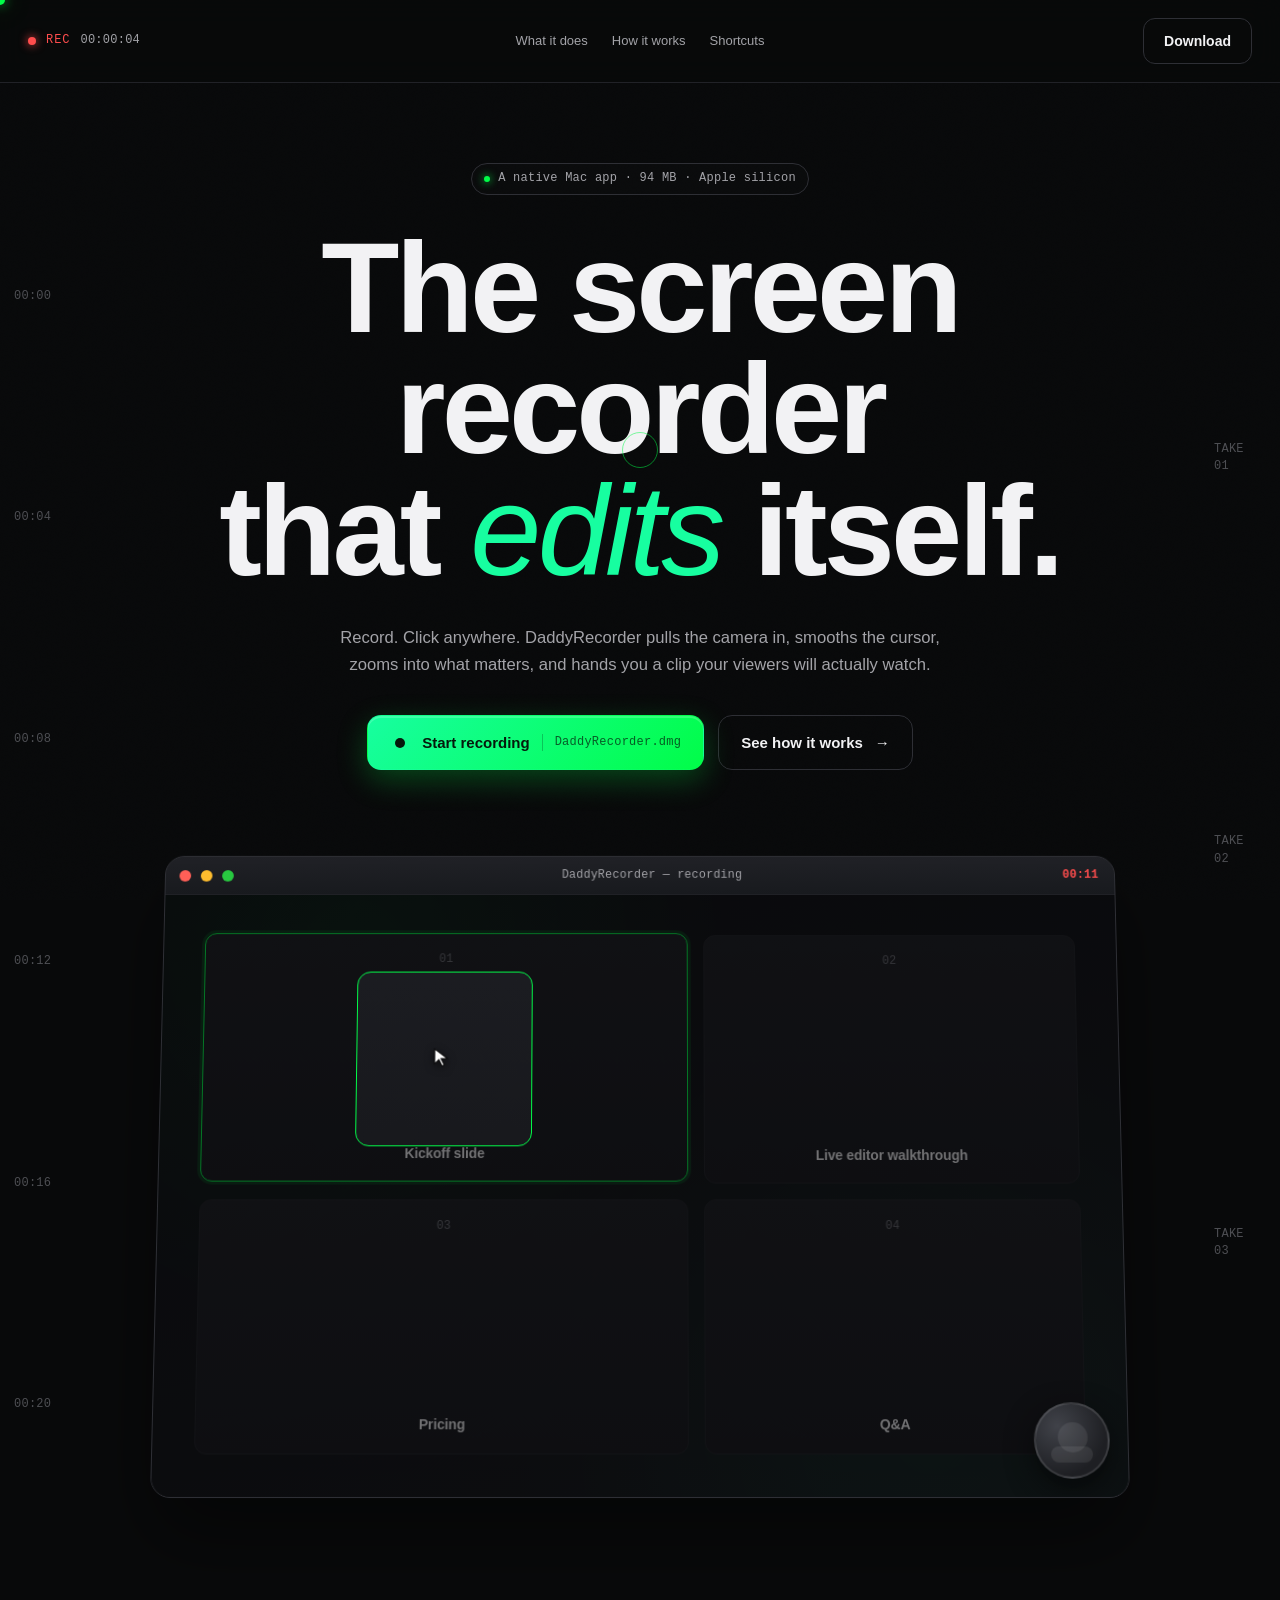
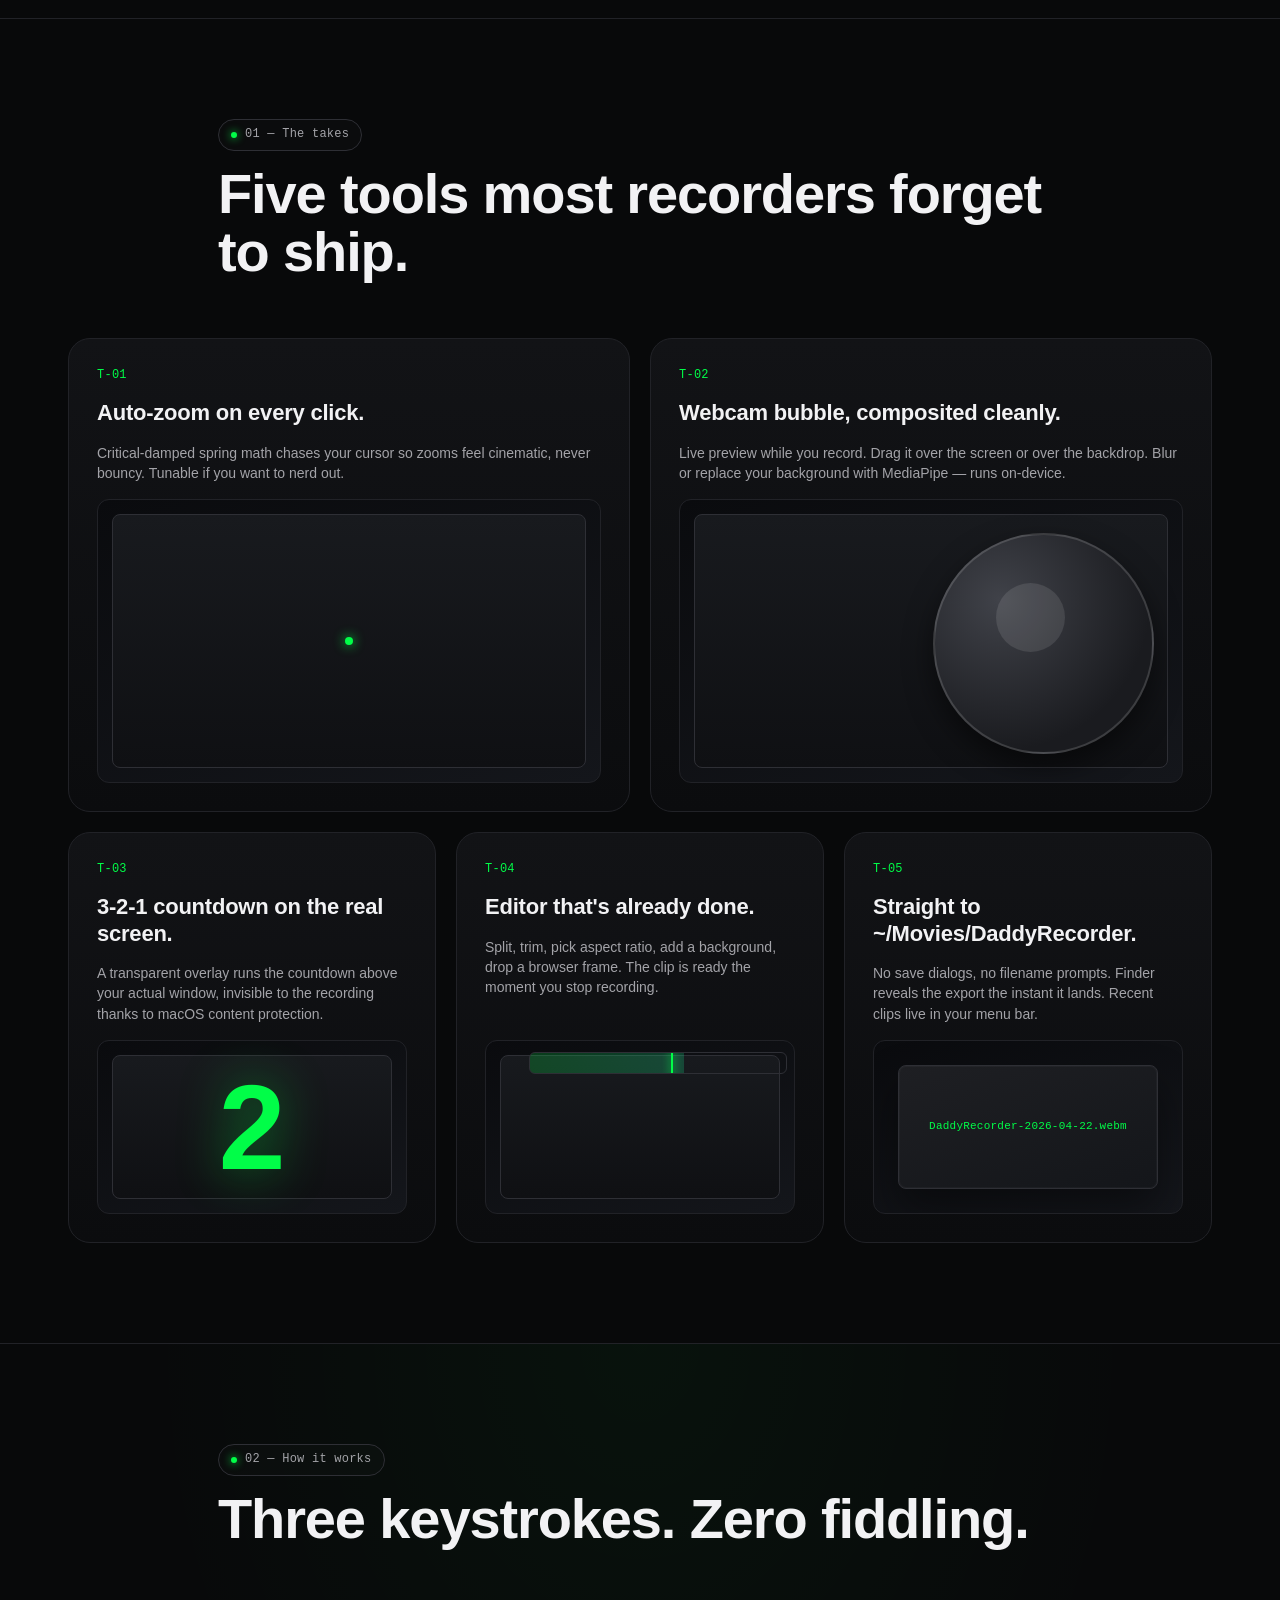
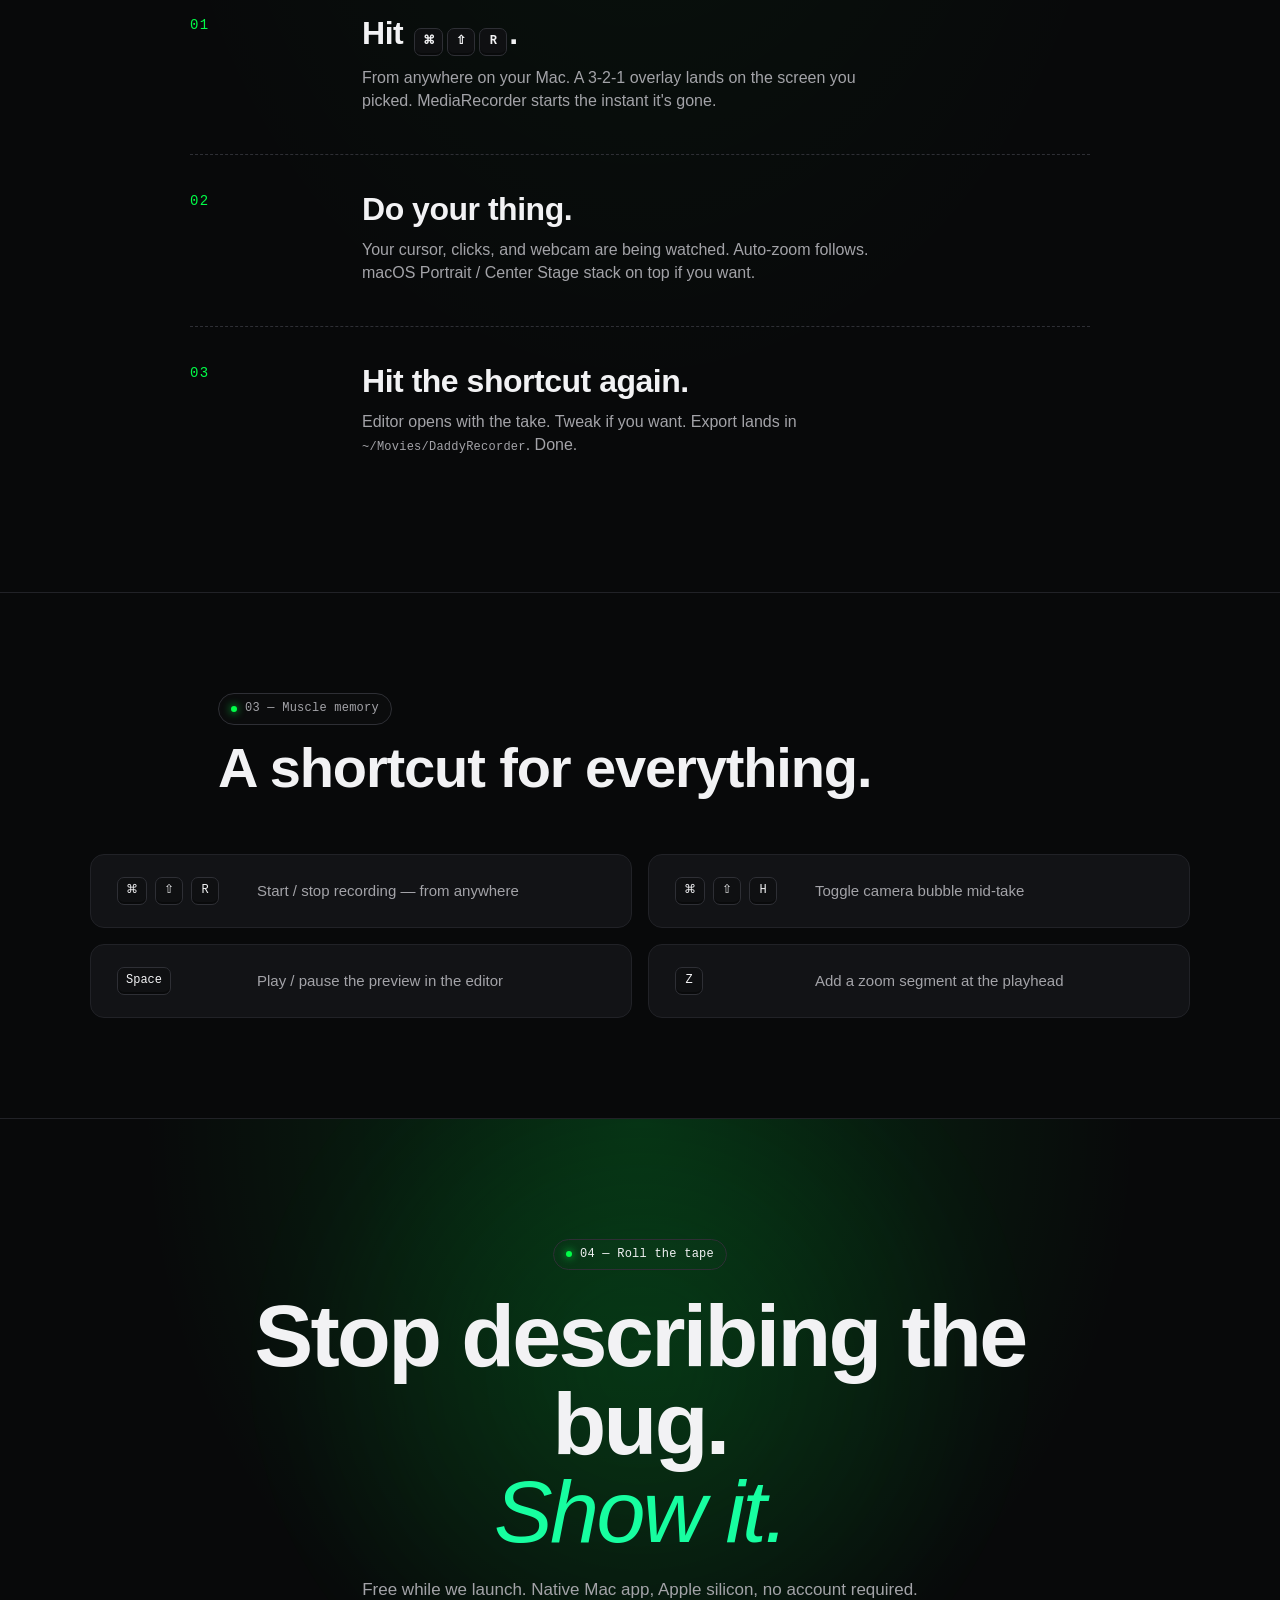
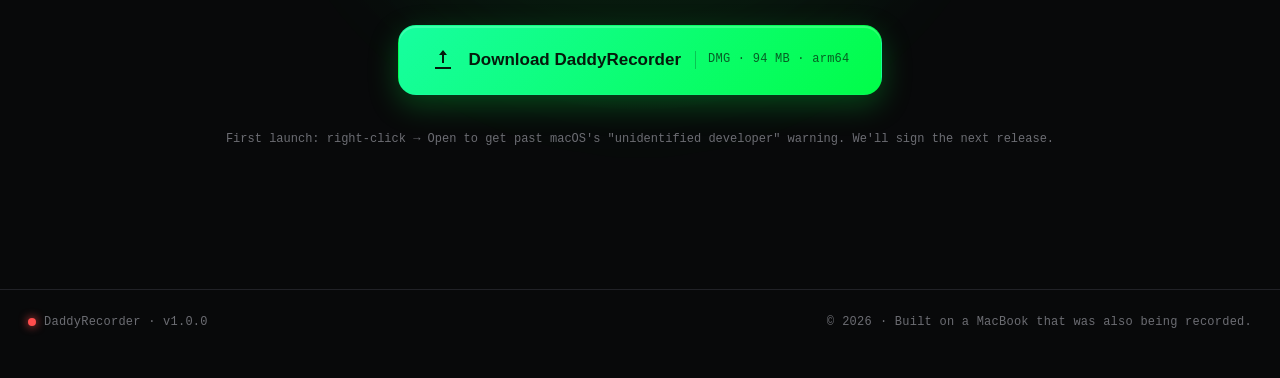
==== index.html @ 492892ca "initial: DaddyRecorder landing page Static site — hero with interactive auto-zoom demo window, kinet" ====
<!DOCTYPE html>
<html lang="en">
<head>
  <meta charset="UTF-8" />
  <meta name="viewport" content="width=device-width, initial-scale=1" />
  <title>DaddyRecorder — The screen recorder that edits itself</title>
  <meta name="description" content="A native Mac screen recorder that records, zooms, and polishes your clips automatically. Built for creators, devs, and demo makers." />
  <meta property="og:title" content="DaddyRecorder" />
  <meta property="og:description" content="The screen recorder that edits itself." />
  <meta property="og:type" content="website" />
  <link rel="stylesheet" href="styles.css" />
</head>
<body>
  <!-- Custom cursor + trail -->
  <div class="cursor" id="cursor"></div>
  <div class="cursor-ring" id="cursorRing"></div>

  <!-- Subtle grain layer for texture -->
  <div class="grain" aria-hidden="true"></div>

  <!-- Top bar that pretends to be a recorder HUD -->
  <header class="hud">
    <div class="hud-left">
      <span class="rec-dot" aria-hidden="true"></span>
      <span class="mono hud-label">REC</span>
      <span class="mono hud-timer" id="hudTimer">00:00:00</span>
    </div>
    <nav class="hud-center">
      <a href="#what">What it does</a>
      <a href="#how">How it works</a>
      <a href="#shortcuts">Shortcuts</a>
    </nav>
    <div class="hud-right">
      <a class="btn btn-ghost" href="#download">Download</a>
    </div>
  </header>

  <!-- ==== HERO ==== -->
  <section class="hero">
    <div class="hero-inner">
      <div class="eyebrow mono">
        <span class="green-dot"></span>
        A native Mac app · 94 MB · Apple silicon
      </div>

      <h1 class="headline">
        <span class="line" data-line="1">The screen recorder</span>
        <span class="line" data-line="2">that <em>edits</em> itself.</span>
      </h1>

      <p class="hero-sub">
        Record. Click anywhere. DaddyRecorder pulls the camera in,
        smooths the cursor, zooms into what matters, and hands you a
        clip your viewers will actually watch.
      </p>

      <div class="cta-row">
        <a class="btn btn-primary btn-xl" href="https://github.com/Xaid-vfx/daddyrecorder-site/releases/latest/download/DaddyRecorder.dmg" download>
          <span class="btn-icon" aria-hidden="true">
            <svg width="20" height="20" viewBox="0 0 24 24" fill="currentColor"><circle cx="12" cy="12" r="6"/></svg>
          </span>
          <span>Start recording</span>
          <span class="btn-sub mono">DaddyRecorder.dmg</span>
        </a>
        <a class="btn btn-ghost btn-xl" href="#how">
          See how it works
          <span class="btn-arrow">→</span>
        </a>
      </div>

      <!-- Interactive fake app window.
           The ghost cursor moves across the window and "clicks" to
           trigger auto-zoom — a live demo of the feature. -->
      <div class="demo" id="demo" aria-label="Product demo">
        <div class="window">
          <div class="window-chrome">
            <span class="dot red"></span>
            <span class="dot yellow"></span>
            <span class="dot green"></span>
            <span class="window-title mono">DaddyRecorder — recording</span>
            <span class="window-timer mono" id="windowTimer">00:07</span>
          </div>
          <div class="window-body" id="demoBody">
            <div class="demo-grid">
              <div class="demo-card" data-target>
                <span class="demo-card-kicker mono">01</span>
                <span class="demo-card-title">Kickoff slide</span>
              </div>
              <div class="demo-card" data-target>
                <span class="demo-card-kicker mono">02</span>
                <span class="demo-card-title">Live editor walkthrough</span>
              </div>
              <div class="demo-card" data-target>
                <span class="demo-card-kicker mono">03</span>
                <span class="demo-card-title">Pricing</span>
              </div>
              <div class="demo-card" data-target>
                <span class="demo-card-kicker mono">04</span>
                <span class="demo-card-title">Q&amp;A</span>
              </div>
            </div>
            <div class="demo-overlay" id="demoCursor">
              <div class="ghost-cursor">
                <svg width="22" height="22" viewBox="0 0 20 20" fill="#0a0a0b">
                  <path d="M1 1 L1 15 L5 11 L8 17 L10 16 L7 10 L13 10 Z" fill="#fff" stroke="#0a0a0b" stroke-width="1"/>
                </svg>
              </div>
              <div class="ripple" id="demoRipple"></div>
              <div class="zoom-reticle" id="demoReticle"></div>
              <div class="webcam-bubble" id="demoBubble"></div>
            </div>
          </div>
        </div>
      </div>
    </div>

    <!-- Side marks — pretend film strip -->
    <aside class="filmstrip left" aria-hidden="true">
      <span class="mono">00:00</span><span class="mono">00:04</span><span class="mono">00:08</span><span class="mono">00:12</span><span class="mono">00:16</span><span class="mono">00:20</span>
    </aside>
    <aside class="filmstrip right" aria-hidden="true">
      <span class="mono">TAKE 01</span><span class="mono">TAKE 02</span><span class="mono">TAKE 03</span>
    </aside>
  </section>

  <!-- ==== WHAT IT DOES — kinetic feature reel ==== -->
  <section class="reel" id="what">
    <header class="section-head">
      <div class="eyebrow mono">
        <span class="green-dot"></span>
        01 — The takes
      </div>
      <h2 class="section-title">Five tools most recorders forget to ship.</h2>
    </header>

    <div class="takes">
      <article class="take take-a">
        <div class="take-index mono">T-01</div>
        <h3>Auto-zoom on every click.</h3>
        <p>Critical-damped spring math chases your cursor so zooms feel cinematic, never bouncy. Tunable if you want to nerd out.</p>
        <div class="take-viz viz-zoom">
          <div class="viz-frame"></div>
          <div class="viz-cursor"></div>
          <div class="viz-reticle"></div>
        </div>
      </article>

      <article class="take take-b">
        <div class="take-index mono">T-02</div>
        <h3>Webcam bubble, composited cleanly.</h3>
        <p>Live preview while you record. Drag it over the screen or over the backdrop. Blur or replace your background with MediaPipe — runs on-device.</p>
        <div class="take-viz viz-bubble">
          <div class="viz-frame"></div>
          <div class="bubble-preview"></div>
        </div>
      </article>

      <article class="take take-c">
        <div class="take-index mono">T-03</div>
        <h3>3-2-1 countdown on the real screen.</h3>
        <p>A transparent overlay runs the countdown above your actual window, invisible to the recording thanks to macOS content protection.</p>
        <div class="take-viz viz-countdown">
          <div class="viz-frame"></div>
          <div class="count" id="countdownCount">3</div>
        </div>
      </article>

      <article class="take take-d">
        <div class="take-index mono">T-04</div>
        <h3>Editor that's already done.</h3>
        <p>Split, trim, pick aspect ratio, add a background, drop a browser frame. The clip is ready the moment you stop recording.</p>
        <div class="take-viz viz-editor">
          <div class="viz-frame">
            <div class="viz-timeline"></div>
          </div>
        </div>
      </article>

      <article class="take take-e">
        <div class="take-index mono">T-05</div>
        <h3>Straight to ~/Movies/DaddyRecorder.</h3>
        <p>No save dialogs, no filename prompts. Finder reveals the export the instant it lands. Recent clips live in your menu bar.</p>
        <div class="take-viz viz-folder">
          <div class="folder"></div>
        </div>
      </article>
    </div>
  </section>

  <!-- ==== HOW IT WORKS — three steps ==== -->
  <section class="steps" id="how">
    <header class="section-head">
      <div class="eyebrow mono">
        <span class="green-dot"></span>
        02 — How it works
      </div>
      <h2 class="section-title">Three keystrokes. Zero fiddling.</h2>
    </header>

    <ol class="step-list">
      <li>
        <div class="step-num mono">01</div>
        <div class="step-body">
          <h3>Hit <kbd>⌘</kbd><kbd>⇧</kbd><kbd>R</kbd>.</h3>
          <p>From anywhere on your Mac. A 3-2-1 overlay lands on the screen you picked. MediaRecorder starts the instant it's gone.</p>
        </div>
      </li>
      <li>
        <div class="step-num mono">02</div>
        <div class="step-body">
          <h3>Do your thing.</h3>
          <p>Your cursor, clicks, and webcam are being watched. Auto-zoom follows. macOS Portrait / Center Stage stack on top if you want.</p>
        </div>
      </li>
      <li>
        <div class="step-num mono">03</div>
        <div class="step-body">
          <h3>Hit the shortcut again.</h3>
          <p>Editor opens with the take. Tweak if you want. Export lands in <span class="mono">~/Movies/DaddyRecorder</span>. Done.</p>
        </div>
      </li>
    </ol>
  </section>

  <!-- ==== SHORTCUTS ==== -->
  <section class="shortcuts" id="shortcuts">
    <header class="section-head">
      <div class="eyebrow mono">
        <span class="green-dot"></span>
        03 — Muscle memory
      </div>
      <h2 class="section-title">A shortcut for everything.</h2>
    </header>

    <div class="shortcut-grid">
      <div class="shortcut">
        <div class="keys"><kbd>⌘</kbd><kbd>⇧</kbd><kbd>R</kbd></div>
        <div class="shortcut-label">Start / stop recording — from anywhere</div>
      </div>
      <div class="shortcut">
        <div class="keys"><kbd>⌘</kbd><kbd>⇧</kbd><kbd>H</kbd></div>
        <div class="shortcut-label">Toggle camera bubble mid-take</div>
      </div>
      <div class="shortcut">
        <div class="keys"><kbd>Space</kbd></div>
        <div class="shortcut-label">Play / pause the preview in the editor</div>
      </div>
      <div class="shortcut">
        <div class="keys"><kbd>Z</kbd></div>
        <div class="shortcut-label">Add a zoom segment at the playhead</div>
      </div>
    </div>
  </section>

  <!-- ==== DOWNLOAD ==== -->
  <section class="download" id="download">
    <div class="download-inner">
      <div class="eyebrow mono eyebrow-white">
        <span class="green-dot"></span>
        04 — Roll the tape
      </div>
      <h2 class="download-title">
        Stop describing the bug.<br />
        <em>Show it.</em>
      </h2>
      <p class="download-sub">Free while we launch. Native Mac app, Apple silicon, no account required.</p>

      <a class="btn btn-primary btn-xxl" href="https://github.com/Xaid-vfx/daddyrecorder-site/releases/latest/download/DaddyRecorder.dmg" download>
        <span class="btn-icon" aria-hidden="true">
          <svg width="24" height="24" viewBox="0 0 24 24" fill="currentColor"><path d="M12 2l4 5h-3v8h-2V7H8l4-5zM4 19v2h16v-2H4z"/></svg>
        </span>
        <span>Download DaddyRecorder</span>
        <span class="btn-sub mono">DMG · 94 MB · arm64</span>
      </a>

      <p class="download-note">
        First launch: right-click → Open to get past macOS's "unidentified developer" warning.
        We'll sign the next release.
      </p>
    </div>
  </section>

  <!-- ==== FOOTER ==== -->
  <footer class="foot">
    <div class="foot-left mono">
      <span class="rec-dot" aria-hidden="true"></span> DaddyRecorder · v1.0.0
    </div>
    <div class="foot-right mono">
      © <span id="year">2026</span> · Built on a MacBook that was also being recorded.
    </div>
  </footer>

  <script src="script.js"></script>
</body>
</html>
---- styles.css ----
/* =========================================================
   DaddyRecorder landing page
   Concept: the page itself is the recording in progress.
   ========================================================= */

*,
*::before,
*::after {
  box-sizing: border-box;
  margin: 0;
  padding: 0;
}

:root {
  --bg: #08090a;
  --bg-elevated: #0f1012;
  --bg-card: #121316;
  --border: #212227;
  --border-bright: #2e2f35;
  --text: #f2f2f4;
  --text-dim: #a3a3a8;
  --text-faint: #6c6d73;
  --green: #01FD48;
  --green-light: #17FEA0;
  --green-soft: rgba(1, 253, 72, 0.14);
  --red: #ff4d4d;
  --shadow: 0 20px 60px rgba(0, 0, 0, 0.4);
  --radius: 14px;
  --radius-lg: 22px;

  --font-sans: "Inter", -apple-system, BlinkMacSystemFont, "SF Pro Display",
    "Segoe UI", Roboto, sans-serif;
  --font-mono: "JetBrains Mono", ui-monospace, SFMono-Regular, Menlo, monospace;
}

html,
body {
  min-height: 100%;
  background: var(--bg);
  color: var(--text);
  font-family: var(--font-sans);
  line-height: 1.45;
  -webkit-font-smoothing: antialiased;
  text-rendering: optimizeLegibility;
  overflow-x: hidden;
}

body {
  /* Hide the native cursor for the custom one. Keep it on when touch. */
  cursor: none;
}

@media (hover: none) {
  body { cursor: auto; }
  .cursor, .cursor-ring { display: none; }
}

.mono {
  font-family: var(--font-mono);
  letter-spacing: 0.02em;
  font-size: 12px;
}

a {
  color: inherit;
  text-decoration: none;
}

kbd {
  display: inline-flex;
  align-items: center;
  justify-content: center;
  min-width: 28px;
  height: 28px;
  padding: 0 8px;
  margin: 0 2px;
  background: var(--bg-elevated);
  border: 1px solid var(--border-bright);
  border-radius: 7px;
  font-family: var(--font-mono);
  font-size: 12px;
  color: var(--text);
  box-shadow: inset 0 -2px 0 rgba(0, 0, 0, 0.4);
}

em {
  font-style: italic;
  color: var(--green-light);
  font-weight: 500;
}

/* ------- Custom cursor ------- */

.cursor {
  position: fixed;
  top: 0;
  left: 0;
  width: 10px;
  height: 10px;
  border-radius: 50%;
  background: var(--green);
  pointer-events: none;
  z-index: 9999;
  transform: translate(-50%, -50%);
  transition: opacity 200ms ease, transform 80ms ease;
  box-shadow: 0 0 12px rgba(1, 253, 72, 0.6),
              0 0 28px rgba(1, 253, 72, 0.35);
}

.cursor-ring {
  position: fixed;
  top: 0;
  left: 0;
  width: 36px;
  height: 36px;
  border-radius: 50%;
  border: 1px solid rgba(1, 253, 72, 0.5);
  pointer-events: none;
  z-index: 9998;
  transform: translate(-50%, -50%);
  transition: transform 300ms cubic-bezier(0.15, 0.8, 0.2, 1),
              width 180ms ease, height 180ms ease,
              border-color 180ms ease;
}

.cursor-ring.hover {
  width: 56px;
  height: 56px;
  border-color: var(--green-light);
}

/* ------- Film grain ------- */

.grain {
  position: fixed;
  inset: 0;
  pointer-events: none;
  z-index: 1;
  opacity: 0.035;
  mix-blend-mode: overlay;
  background-image: url("data:image/svg+xml;utf8,<svg xmlns='http://www.w3.org/2000/svg' width='200' height='200'><filter id='n'><feTurbulence type='fractalNoise' baseFrequency='1.2' numOctaves='2' stitchTiles='stitch'/></filter><rect width='200' height='200' filter='url(%23n)' opacity='0.8'/></svg>");
}

/* ------- HUD (top bar) ------- */

.hud {
  position: sticky;
  top: 0;
  z-index: 50;
  display: grid;
  grid-template-columns: 1fr auto 1fr;
  align-items: center;
  gap: 24px;
  padding: 18px 28px;
  background: rgba(8, 9, 10, 0.78);
  backdrop-filter: blur(14px) saturate(140%);
  -webkit-backdrop-filter: blur(14px) saturate(140%);
  border-bottom: 1px solid var(--border);
}

.hud-left {
  display: flex;
  align-items: center;
  gap: 10px;
}

.hud-label {
  color: var(--red);
  letter-spacing: 0.08em;
}

.hud-timer {
  color: var(--text-dim);
}

.hud-center {
  display: flex;
  gap: 24px;
  justify-content: center;
  font-size: 13px;
}

.hud-center a {
  color: var(--text-dim);
  transition: color 160ms ease;
}

.hud-center a:hover {
  color: var(--text);
}

.hud-right {
  display: flex;
  justify-content: flex-end;
}

.rec-dot {
  width: 8px;
  height: 8px;
  border-radius: 50%;
  background: var(--red);
  box-shadow: 0 0 10px var(--red);
  animation: pulseRec 1.6s infinite ease-in-out;
}

@keyframes pulseRec {
  0%, 100% { opacity: 1; transform: scale(1); }
  50% { opacity: 0.5; transform: scale(0.8); }
}

/* ------- Buttons ------- */

.btn {
  display: inline-flex;
  align-items: center;
  gap: 12px;
  font-family: var(--font-sans);
  font-weight: 600;
  font-size: 14px;
  border-radius: 12px;
  padding: 12px 20px;
  border: 1px solid transparent;
  transition: transform 140ms ease, border-color 140ms ease,
    background 140ms ease, box-shadow 180ms ease;
  cursor: none;
}

.btn-ghost {
  background: transparent;
  color: var(--text);
  border-color: var(--border-bright);
}

.btn-ghost:hover {
  border-color: var(--green);
  transform: translateY(-1px);
}

.btn-primary {
  background: linear-gradient(135deg, #17FEA0, #01FD48);
  color: #051a0c;
  box-shadow: 0 10px 30px rgba(1, 253, 72, 0.25),
              0 2px 0 rgba(255, 255, 255, 0.18) inset;
  position: relative;
  overflow: hidden;
}

.btn-primary::after {
  content: "";
  position: absolute;
  inset: 0;
  background: linear-gradient(
    120deg,
    transparent 0%,
    rgba(255, 255, 255, 0.45) 45%,
    transparent 55%
  );
  transform: translateX(-120%);
  transition: transform 700ms ease;
}

.btn-primary:hover {
  transform: translateY(-2px);
  box-shadow: 0 14px 40px rgba(1, 253, 72, 0.4),
              0 2px 0 rgba(255, 255, 255, 0.3) inset;
}

.btn-primary:hover::after {
  transform: translateX(120%);
}

.btn-xl {
  padding: 16px 22px;
  font-size: 15px;
  border-radius: 14px;
}

.btn-xxl {
  padding: 22px 32px;
  font-size: 17px;
  border-radius: 18px;
  gap: 14px;
}

.btn-icon {
  display: inline-flex;
}

.btn-sub {
  color: rgba(5, 26, 12, 0.7);
  font-weight: 500;
  padding-left: 12px;
  border-left: 1px solid rgba(5, 26, 12, 0.25);
}

.btn-ghost .btn-arrow {
  transition: transform 200ms ease;
}

.btn-ghost:hover .btn-arrow {
  transform: translateX(4px);
}

/* ------- Eyebrow ------- */

.eyebrow {
  display: inline-flex;
  align-items: center;
  gap: 8px;
  padding: 6px 12px;
  border: 1px solid var(--border-bright);
  border-radius: 999px;
  color: var(--text-dim);
  background: rgba(255, 255, 255, 0.01);
}

.eyebrow-white { color: var(--text); }

.green-dot {
  display: inline-block;
  width: 6px;
  height: 6px;
  border-radius: 50%;
  background: var(--green);
  box-shadow: 0 0 8px var(--green);
}

/* ============== HERO ============== */

.hero {
  position: relative;
  padding: 80px 28px 120px;
  overflow: hidden;
  min-height: calc(100vh - 64px);
  display: flex;
  align-items: center;
  justify-content: center;
}

.hero-inner {
  max-width: 1120px;
  width: 100%;
  display: flex;
  flex-direction: column;
  align-items: center;
  text-align: center;
  gap: 28px;
  position: relative;
  z-index: 2;
}

.headline {
  font-size: clamp(56px, 10vw, 148px);
  line-height: 0.95;
  letter-spacing: -0.03em;
  font-weight: 700;
  max-width: 14ch;
  margin: 4px 0 6px;
}

.headline .line {
  display: block;
  opacity: 0;
  transform: translateY(22px);
  animation: lineIn 900ms cubic-bezier(0.15, 0.7, 0.2, 1) forwards;
}

.headline .line[data-line="1"] { animation-delay: 100ms; }
.headline .line[data-line="2"] { animation-delay: 260ms; }

@keyframes lineIn {
  to { opacity: 1; transform: translateY(0); }
}

.hero-sub {
  max-width: 600px;
  color: var(--text-dim);
  font-size: clamp(15px, 1.3vw, 18px);
  line-height: 1.6;
}

.cta-row {
  display: flex;
  gap: 14px;
  flex-wrap: wrap;
  justify-content: center;
  margin-top: 8px;
}

/* === Fake app window demo === */

.demo {
  width: 100%;
  max-width: 980px;
  margin-top: 46px;
  position: relative;
  perspective: 1400px;
}

.window {
  background: linear-gradient(180deg, #1a1b1f, #0f1013);
  border: 1px solid var(--border-bright);
  border-radius: 20px;
  overflow: hidden;
  box-shadow: 0 40px 80px rgba(0, 0, 0, 0.5),
              0 0 0 1px rgba(255, 255, 255, 0.04) inset;
  transform: rotateX(4deg);
  transform-origin: 50% 100%;
  animation: windowIn 1.1s 400ms cubic-bezier(0.15, 0.7, 0.2, 1) both;
}

@keyframes windowIn {
  from { opacity: 0; transform: rotateX(14deg) translateY(80px); }
  to { opacity: 1; transform: rotateX(4deg) translateY(0); }
}

.window-chrome {
  display: flex;
  align-items: center;
  gap: 10px;
  padding: 11px 14px;
  background: linear-gradient(180deg, #202126, #181a1e);
  border-bottom: 1px solid var(--border);
}

.window-chrome .dot {
  width: 12px;
  height: 12px;
  border-radius: 50%;
  display: inline-block;
}

.dot.red { background: #ff5f57; }
.dot.yellow { background: #ffbd2e; }
.dot.green { background: #28c840; }

.window-title {
  margin-left: 18px;
  color: var(--text-dim);
  flex: 1;
  text-align: center;
}

.window-timer {
  color: var(--red);
  font-weight: 600;
  padding-left: 10px;
  padding-right: 2px;
}

.window-body {
  position: relative;
  aspect-ratio: 16 / 10;
  background:
    radial-gradient(circle at 20% 10%, rgba(1, 253, 72, 0.07), transparent 40%),
    radial-gradient(circle at 80% 90%, rgba(23, 254, 160, 0.06), transparent 45%),
    linear-gradient(160deg, #0c0d10, #14161a);
  overflow: hidden;
}

.demo-grid {
  position: absolute;
  inset: 42px;
  display: grid;
  grid-template-columns: 1.3fr 1fr;
  grid-template-rows: 1fr 1fr;
  gap: 16px;
}

.demo-card {
  background: linear-gradient(180deg, #1c1d22, #17181c);
  border: 1px solid var(--border);
  border-radius: 12px;
  padding: 18px;
  display: flex;
  flex-direction: column;
  justify-content: space-between;
  transition: box-shadow 260ms ease, transform 260ms ease,
              border-color 260ms ease;
  position: relative;
  overflow: hidden;
}

.demo-card.hit {
  border-color: var(--green);
  box-shadow: 0 0 0 3px var(--green-soft);
  transform: translateY(-2px);
}

.demo-card-kicker {
  color: var(--text-faint);
}

.demo-card-title {
  font-size: 14px;
  color: var(--text);
  font-weight: 600;
  letter-spacing: -0.01em;
}

.demo-overlay {
  position: absolute;
  inset: 0;
  pointer-events: none;
}

.ghost-cursor {
  position: absolute;
  top: 60px;
  left: 60px;
  transition: top 700ms cubic-bezier(0.4, 0.0, 0.2, 1),
              left 700ms cubic-bezier(0.4, 0.0, 0.2, 1);
  filter: drop-shadow(0 2px 4px rgba(0, 0, 0, 0.6));
}

.ripple {
  position: absolute;
  width: 10px;
  height: 10px;
  border-radius: 50%;
  border: 2px solid var(--green);
  opacity: 0;
  transform: translate(-50%, -50%);
}

.ripple.active {
  animation: rippleOut 700ms ease-out forwards;
}

@keyframes rippleOut {
  0% { opacity: 1; width: 8px; height: 8px; }
  100% { opacity: 0; width: 120px; height: 120px; }
}

.zoom-reticle {
  position: absolute;
  width: 180px;
  height: 180px;
  border: 1.5px solid var(--green);
  border-radius: 14px;
  opacity: 0;
  transform: translate(-50%, -50%) scale(0.8);
  box-shadow: 0 0 0 3000px rgba(8, 9, 10, 0.55);
  transition: opacity 400ms ease;
}

.zoom-reticle.active {
  opacity: 1;
  transform: translate(-50%, -50%) scale(1);
}

.webcam-bubble {
  position: absolute;
  bottom: 18px;
  right: 18px;
  width: 76px;
  height: 76px;
  border-radius: 50%;
  background:
    radial-gradient(circle at 30% 30%, #404249, #1e1f23 70%);
  border: 2px solid rgba(255, 255, 255, 0.12);
  box-shadow: 0 10px 28px rgba(0, 0, 0, 0.55);
  overflow: hidden;
}

.webcam-bubble::before,
.webcam-bubble::after {
  content: "";
  position: absolute;
  background: rgba(255, 255, 255, 0.08);
  border-radius: 50%;
}

.webcam-bubble::before {
  width: 30px;
  height: 30px;
  top: 18px;
  left: 22px;
}

.webcam-bubble::after {
  width: 42px;
  height: 16px;
  bottom: 14px;
  left: 50%;
  transform: translateX(-50%);
  border-radius: 10px;
}

/* Filmstrip sidebars */
.filmstrip {
  position: absolute;
  top: 0;
  bottom: 0;
  width: 80px;
  display: flex;
  flex-direction: column;
  justify-content: space-evenly;
  pointer-events: none;
  color: var(--text-faint);
  padding: 0 14px;
  z-index: 1;
}

.filmstrip.left { left: 0; align-items: flex-start; }
.filmstrip.right { right: 0; align-items: flex-end; }

.filmstrip span {
  opacity: 0;
  animation: filmIn 1.2s forwards;
}

.filmstrip.left span:nth-child(1) { animation-delay: 700ms; }
.filmstrip.left span:nth-child(2) { animation-delay: 780ms; }
.filmstrip.left span:nth-child(3) { animation-delay: 860ms; }
.filmstrip.left span:nth-child(4) { animation-delay: 940ms; }
.filmstrip.left span:nth-child(5) { animation-delay: 1020ms; }
.filmstrip.left span:nth-child(6) { animation-delay: 1100ms; }
.filmstrip.right span:nth-child(1) { animation-delay: 820ms; }
.filmstrip.right span:nth-child(2) { animation-delay: 940ms; }
.filmstrip.right span:nth-child(3) { animation-delay: 1060ms; }

@keyframes filmIn {
  to { opacity: 0.7; }
}

@media (max-width: 900px) {
  .filmstrip { display: none; }
}

/* ============== SECTIONS ============== */

.section-head {
  display: flex;
  flex-direction: column;
  gap: 14px;
  align-items: flex-start;
  max-width: 900px;
  margin: 0 auto 56px;
  padding: 0 28px;
}

.section-title {
  font-size: clamp(32px, 5vw, 56px);
  letter-spacing: -0.02em;
  line-height: 1.05;
  font-weight: 700;
}

/* ============== REEL — "takes" ============== */

.reel {
  padding: 100px 0;
  position: relative;
  border-top: 1px solid var(--border);
}

.takes {
  max-width: 1200px;
  margin: 0 auto;
  padding: 0 28px;
  display: grid;
  grid-template-columns: repeat(6, 1fr);
  gap: 20px;
}

.take {
  background: linear-gradient(180deg, var(--bg-card), #0b0c0e);
  border: 1px solid var(--border);
  border-radius: var(--radius-lg);
  padding: 28px;
  display: flex;
  flex-direction: column;
  gap: 16px;
  position: relative;
  overflow: hidden;
  transition: border-color 200ms ease, transform 240ms ease;
}

.take:hover {
  border-color: var(--border-bright);
  transform: translateY(-4px);
}

.take::before {
  content: "";
  position: absolute;
  inset: 0;
  background: radial-gradient(
    circle at 0% 0%,
    rgba(1, 253, 72, 0.05),
    transparent 40%
  );
  opacity: 0;
  transition: opacity 260ms ease;
  pointer-events: none;
}

.take:hover::before { opacity: 1; }

.take-a { grid-column: span 3; }
.take-b { grid-column: span 3; }
.take-c { grid-column: span 2; }
.take-d { grid-column: span 2; }
.take-e { grid-column: span 2; }

@media (max-width: 900px) {
  .takes { grid-template-columns: 1fr; }
  .take-a, .take-b, .take-c, .take-d, .take-e { grid-column: 1; }
}

.take-index {
  color: var(--green);
}

.take h3 {
  font-size: 22px;
  letter-spacing: -0.01em;
  line-height: 1.2;
}

.take p {
  color: var(--text-dim);
  font-size: 14px;
}

.take-viz {
  margin-top: auto;
  position: relative;
  aspect-ratio: 16 / 9;
  border-radius: 12px;
  overflow: hidden;
  border: 1px solid var(--border);
  background:
    linear-gradient(160deg, #0a0b0e 0%, #14161b 100%);
}

.viz-frame {
  position: absolute;
  inset: 14px;
  border: 1px solid var(--border-bright);
  border-radius: 8px;
  background: linear-gradient(180deg, #181a1e, #0f1013);
}

/* Zoom animation */
.viz-zoom .viz-cursor {
  position: absolute;
  width: 8px;
  height: 8px;
  background: var(--green);
  border-radius: 50%;
  box-shadow: 0 0 12px var(--green);
  top: 50%;
  left: 50%;
  transform: translate(-50%, -50%);
  animation: cursorWalk 5s infinite;
}

.viz-zoom .viz-reticle {
  position: absolute;
  width: 40%;
  height: 50%;
  border: 1.5px solid var(--green);
  border-radius: 8px;
  top: 50%;
  left: 50%;
  transform: translate(-50%, -50%) scale(0.6);
  opacity: 0;
  box-shadow: 0 0 0 600px rgba(8, 9, 10, 0.55);
  animation: reticlePulse 5s infinite;
}

@keyframes cursorWalk {
  0%   { top: 30%; left: 25%; }
  35%  { top: 30%; left: 25%; }
  55%  { top: 65%; left: 70%; }
  80%  { top: 65%; left: 70%; }
  100% { top: 30%; left: 25%; }
}

@keyframes reticlePulse {
  0%, 30% { opacity: 0; transform: translate(-50%, -50%) scale(0.6); }
  40% {
    opacity: 1;
    transform: translate(-50%, -50%) scale(1);
    left: 25%;
    top: 30%;
  }
  50%, 75% {
    opacity: 1;
    left: 70%;
    top: 65%;
    transform: translate(-50%, -50%) scale(1);
  }
  90%, 100% { opacity: 0; transform: translate(-50%, -50%) scale(0.6); }
}

/* Bubble */
.viz-bubble .bubble-preview {
  position: absolute;
  width: 44%;
  aspect-ratio: 1 / 1;
  border-radius: 50%;
  right: 28px;
  bottom: 28px;
  background:
    radial-gradient(circle at 30% 30%, #404249, #1a1b1f 70%);
  border: 2px solid rgba(255, 255, 255, 0.15);
  box-shadow: 0 12px 28px rgba(0, 0, 0, 0.5);
  animation: bubbleFloat 4.4s ease-in-out infinite;
}

@keyframes bubbleFloat {
  0%, 100% { transform: translateY(0); }
  50% { transform: translateY(-6px); }
}

.viz-bubble .bubble-preview::before {
  content: "";
  position: absolute;
  width: 32%;
  height: 32%;
  top: 22%;
  left: 28%;
  border-radius: 50%;
  background: rgba(255, 255, 255, 0.1);
}

/* Countdown — JS cycles the text; CSS just pulses on each tick. */
.viz-countdown .count {
  position: absolute;
  inset: 0;
  display: flex;
  align-items: center;
  justify-content: center;
  font-family: var(--font-sans);
  font-size: clamp(60px, 12vw, 120px);
  font-weight: 800;
  color: var(--green);
  text-shadow: 0 0 50px rgba(1, 253, 72, 0.45);
  line-height: 1;
}

.viz-countdown .count.pulse {
  animation: countPulse 900ms cubic-bezier(0.2, 0.8, 0.2, 1);
}

@keyframes countPulse {
  0%   { transform: scale(1.35); opacity: 0.6; }
  20%  { transform: scale(1);    opacity: 1;   }
  100% { transform: scale(1);    opacity: 1;   }
}

/* Editor viz */
.viz-editor .viz-frame {
  padding: 10px;
}

.viz-editor .viz-timeline {
  position: absolute;
  left: 18px;
  right: 18px;
  bottom: 14px;
  height: 22px;
  background: linear-gradient(90deg,
    rgba(1, 253, 72, 0.2),
    rgba(23, 254, 160, 0.2) 60%,
    transparent 60%,
    transparent 100%);
  border-radius: 6px;
  border: 1px solid var(--border-bright);
  position: relative;
  overflow: hidden;
}

.viz-editor .viz-timeline::after {
  content: "";
  position: absolute;
  left: 55%;
  top: -4px;
  width: 2px;
  height: calc(100% + 8px);
  background: var(--green);
  box-shadow: 0 0 8px var(--green);
  animation: playhead 4s linear infinite;
}

@keyframes playhead {
  from { left: 6%; }
  to { left: 92%; }
}

/* Folder */
.viz-folder .folder {
  position: absolute;
  inset: 24px;
  border-radius: 8px;
  background:
    linear-gradient(160deg, #1e1f23 0%, #14161a 100%);
  border: 1px solid var(--border-bright);
  box-shadow:
    inset 0 0 0 1px rgba(255, 255, 255, 0.03),
    0 20px 40px rgba(0, 0, 0, 0.4);
}

.viz-folder .folder::before {
  content: "DaddyRecorder-2026-04-22.webm";
  position: absolute;
  top: 50%;
  left: 50%;
  transform: translate(-50%, -50%);
  font-family: var(--font-mono);
  font-size: 11px;
  color: var(--green);
  letter-spacing: 0.02em;
  white-space: nowrap;
}

/* ============== STEPS ============== */

.steps {
  padding: 100px 28px;
  border-top: 1px solid var(--border);
  background:
    radial-gradient(ellipse at center top, rgba(1, 253, 72, 0.04), transparent 55%);
}

.step-list {
  max-width: 900px;
  margin: 0 auto;
  list-style: none;
  display: flex;
  flex-direction: column;
  gap: 6px;
  counter-reset: step;
}

.step-list li {
  display: grid;
  grid-template-columns: 140px 1fr;
  gap: 32px;
  padding: 36px 0;
  border-top: 1px dashed var(--border-bright);
  align-items: start;
}

.step-list li:first-child {
  border-top: none;
  padding-top: 10px;
}

.step-num {
  font-size: 14px;
  color: var(--green);
  letter-spacing: 0.1em;
}

.step-body h3 {
  font-size: clamp(22px, 3vw, 32px);
  font-weight: 700;
  letter-spacing: -0.015em;
  margin-bottom: 10px;
  line-height: 1.15;
}

.step-body p {
  color: var(--text-dim);
  font-size: 16px;
  max-width: 60ch;
}

@media (max-width: 720px) {
  .step-list li {
    grid-template-columns: 1fr;
    gap: 12px;
  }
}

/* ============== SHORTCUTS ============== */

.shortcuts {
  padding: 100px 28px;
  border-top: 1px solid var(--border);
}

.shortcut-grid {
  max-width: 1100px;
  margin: 0 auto;
  display: grid;
  grid-template-columns: repeat(2, 1fr);
  gap: 16px;
}

.shortcut {
  display: flex;
  align-items: center;
  gap: 22px;
  padding: 22px 24px;
  background: var(--bg-card);
  border: 1px solid var(--border);
  border-radius: 14px;
  transition: border-color 160ms ease, transform 160ms ease;
}

.shortcut:hover {
  border-color: var(--green);
  transform: translateY(-2px);
}

.shortcut .keys {
  display: flex;
  align-items: center;
  gap: 4px;
  min-width: 120px;
}

.shortcut-label {
  color: var(--text-dim);
  font-size: 15px;
}

@media (max-width: 720px) {
  .shortcut-grid { grid-template-columns: 1fr; }
}

/* ============== DOWNLOAD ============== */

.download {
  position: relative;
  padding: 120px 28px 140px;
  overflow: hidden;
  border-top: 1px solid var(--border);
  background:
    radial-gradient(ellipse at 50% 0%, rgba(1, 253, 72, 0.14), transparent 55%);
}

.download::before,
.download::after {
  content: "";
  position: absolute;
  left: 50%;
  transform: translateX(-50%);
  pointer-events: none;
}

.download::before {
  top: -200px;
  width: 900px;
  height: 900px;
  border-radius: 50%;
  background:
    radial-gradient(circle, rgba(1, 253, 72, 0.2), transparent 60%);
  filter: blur(40px);
  opacity: 0.6;
}

.download-inner {
  max-width: 900px;
  margin: 0 auto;
  position: relative;
  z-index: 2;
  display: flex;
  flex-direction: column;
  align-items: center;
  text-align: center;
  gap: 22px;
}

.download-title {
  font-size: clamp(42px, 7vw, 88px);
  line-height: 1;
  letter-spacing: -0.03em;
  font-weight: 700;
}

.download-sub {
  color: var(--text-dim);
  font-size: 17px;
}

.download-note {
  margin-top: 14px;
  color: var(--text-faint);
  font-size: 12px;
  font-family: var(--font-mono);
}

/* ============== FOOTER ============== */

.foot {
  display: flex;
  justify-content: space-between;
  padding: 24px 28px 48px;
  color: var(--text-faint);
  border-top: 1px solid var(--border);
}

.foot-left,
.foot-right {
  display: flex;
  align-items: center;
  gap: 8px;
  font-size: 12px;
}

/* ============== RESPONSIVE POLISH ============== */

@media (max-width: 640px) {
  .hud {
    grid-template-columns: auto auto;
    gap: 12px;
  }
  .hud-center { display: none; }
  .hero { padding-top: 40px; }
  .demo { margin-top: 32px; }
  .foot {
    flex-direction: column;
    gap: 10px;
    text-align: center;
  }
}
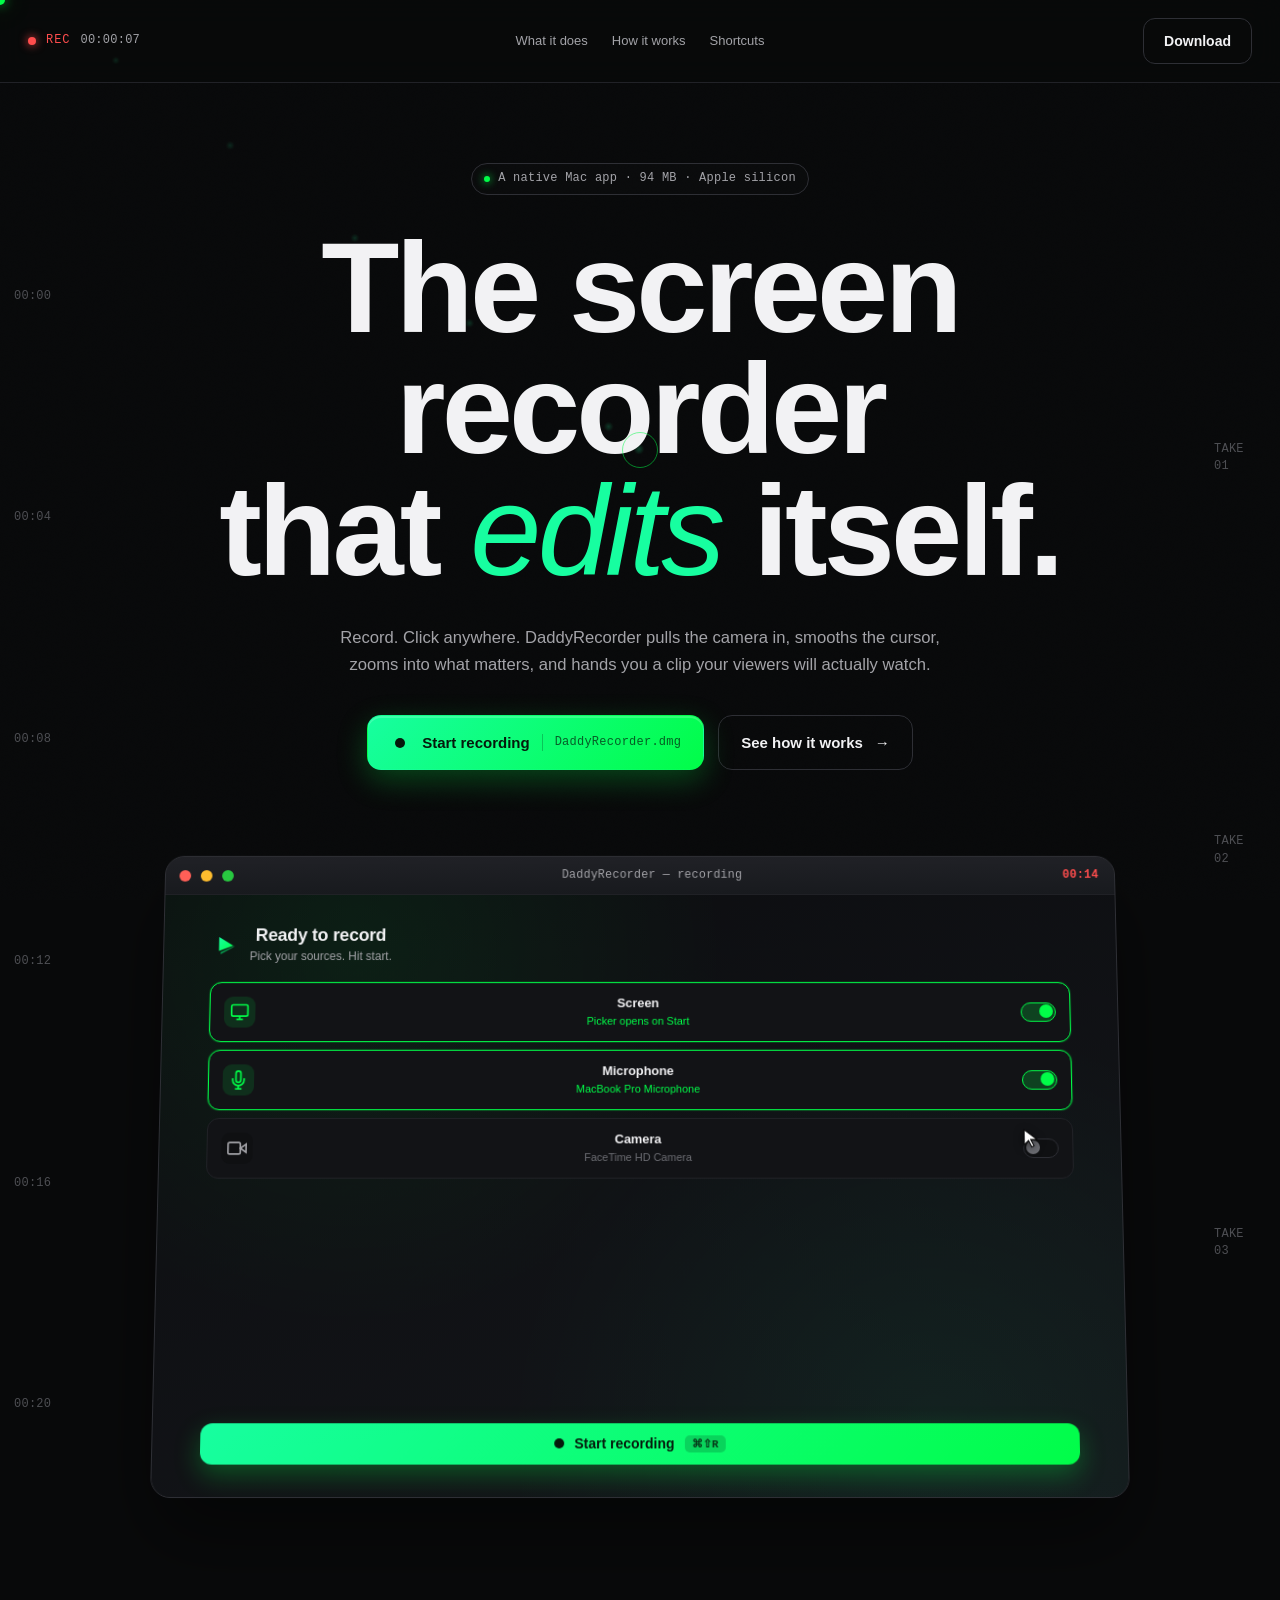
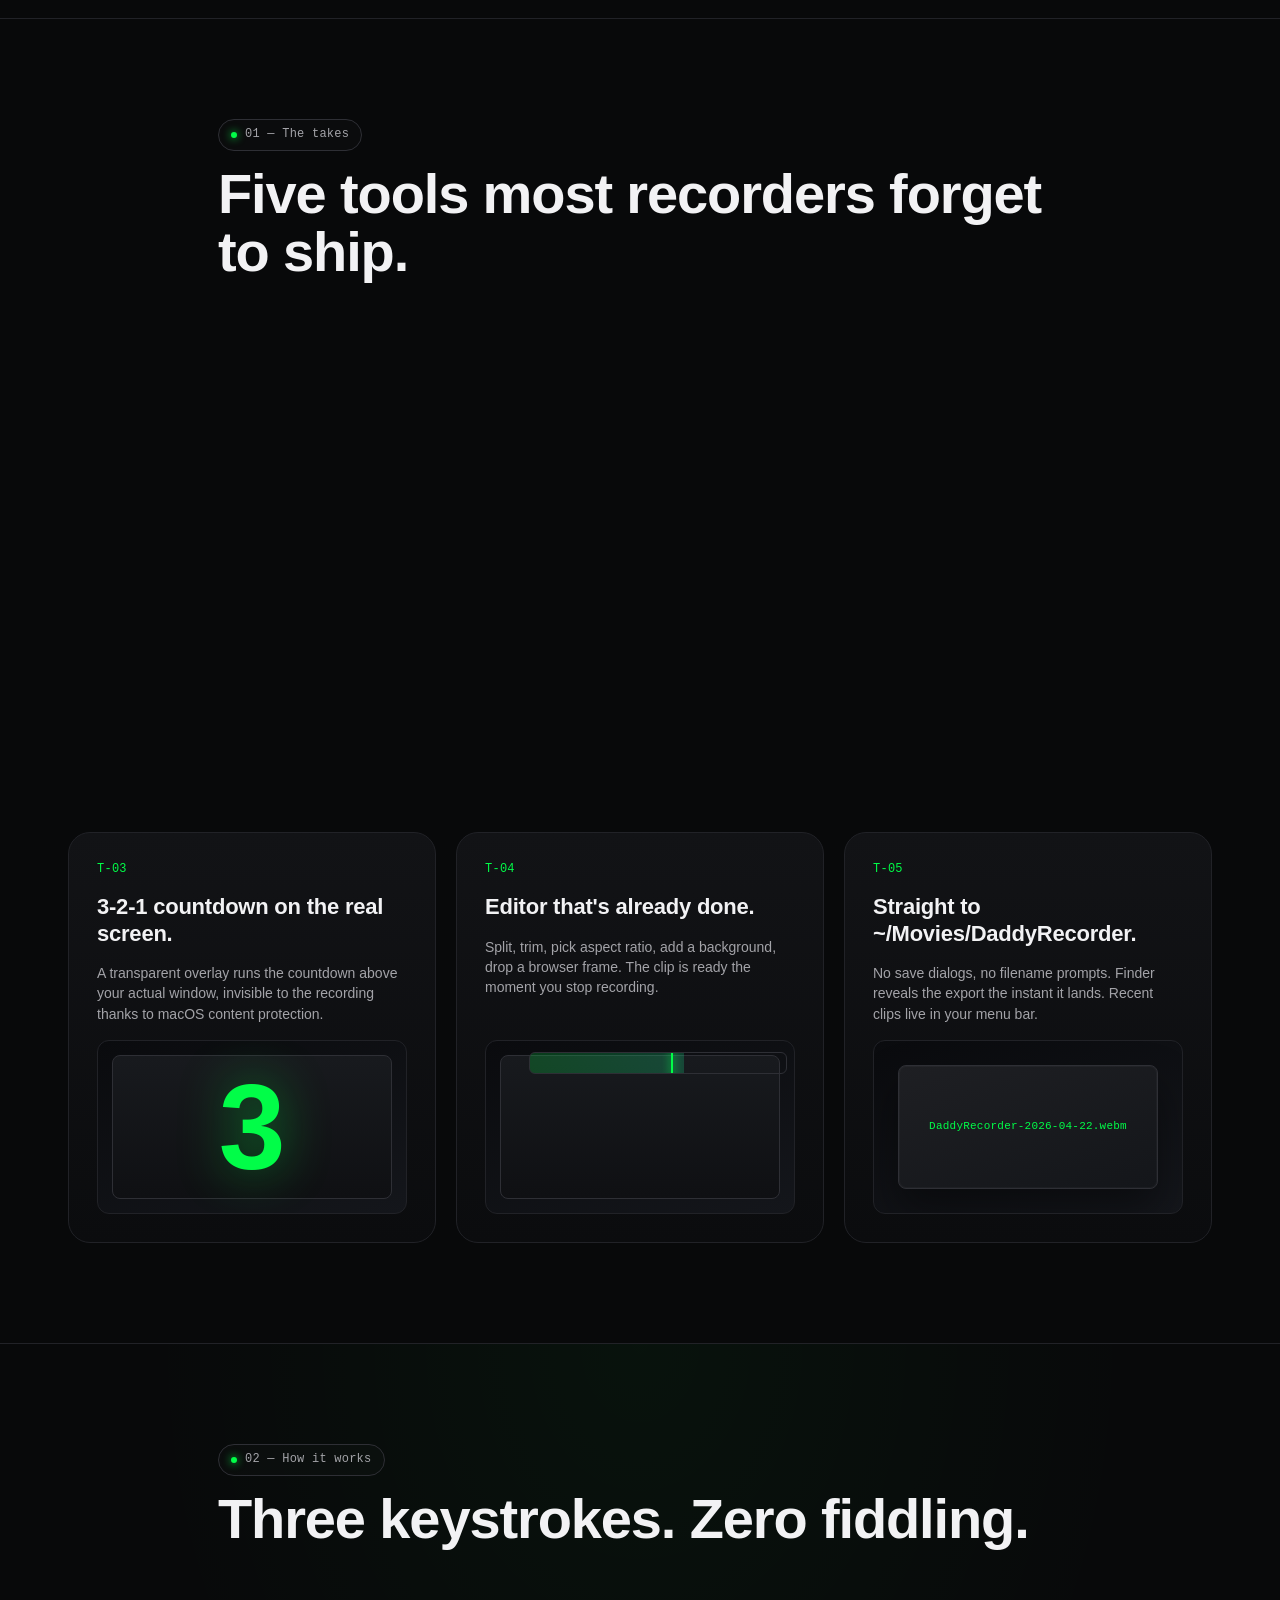
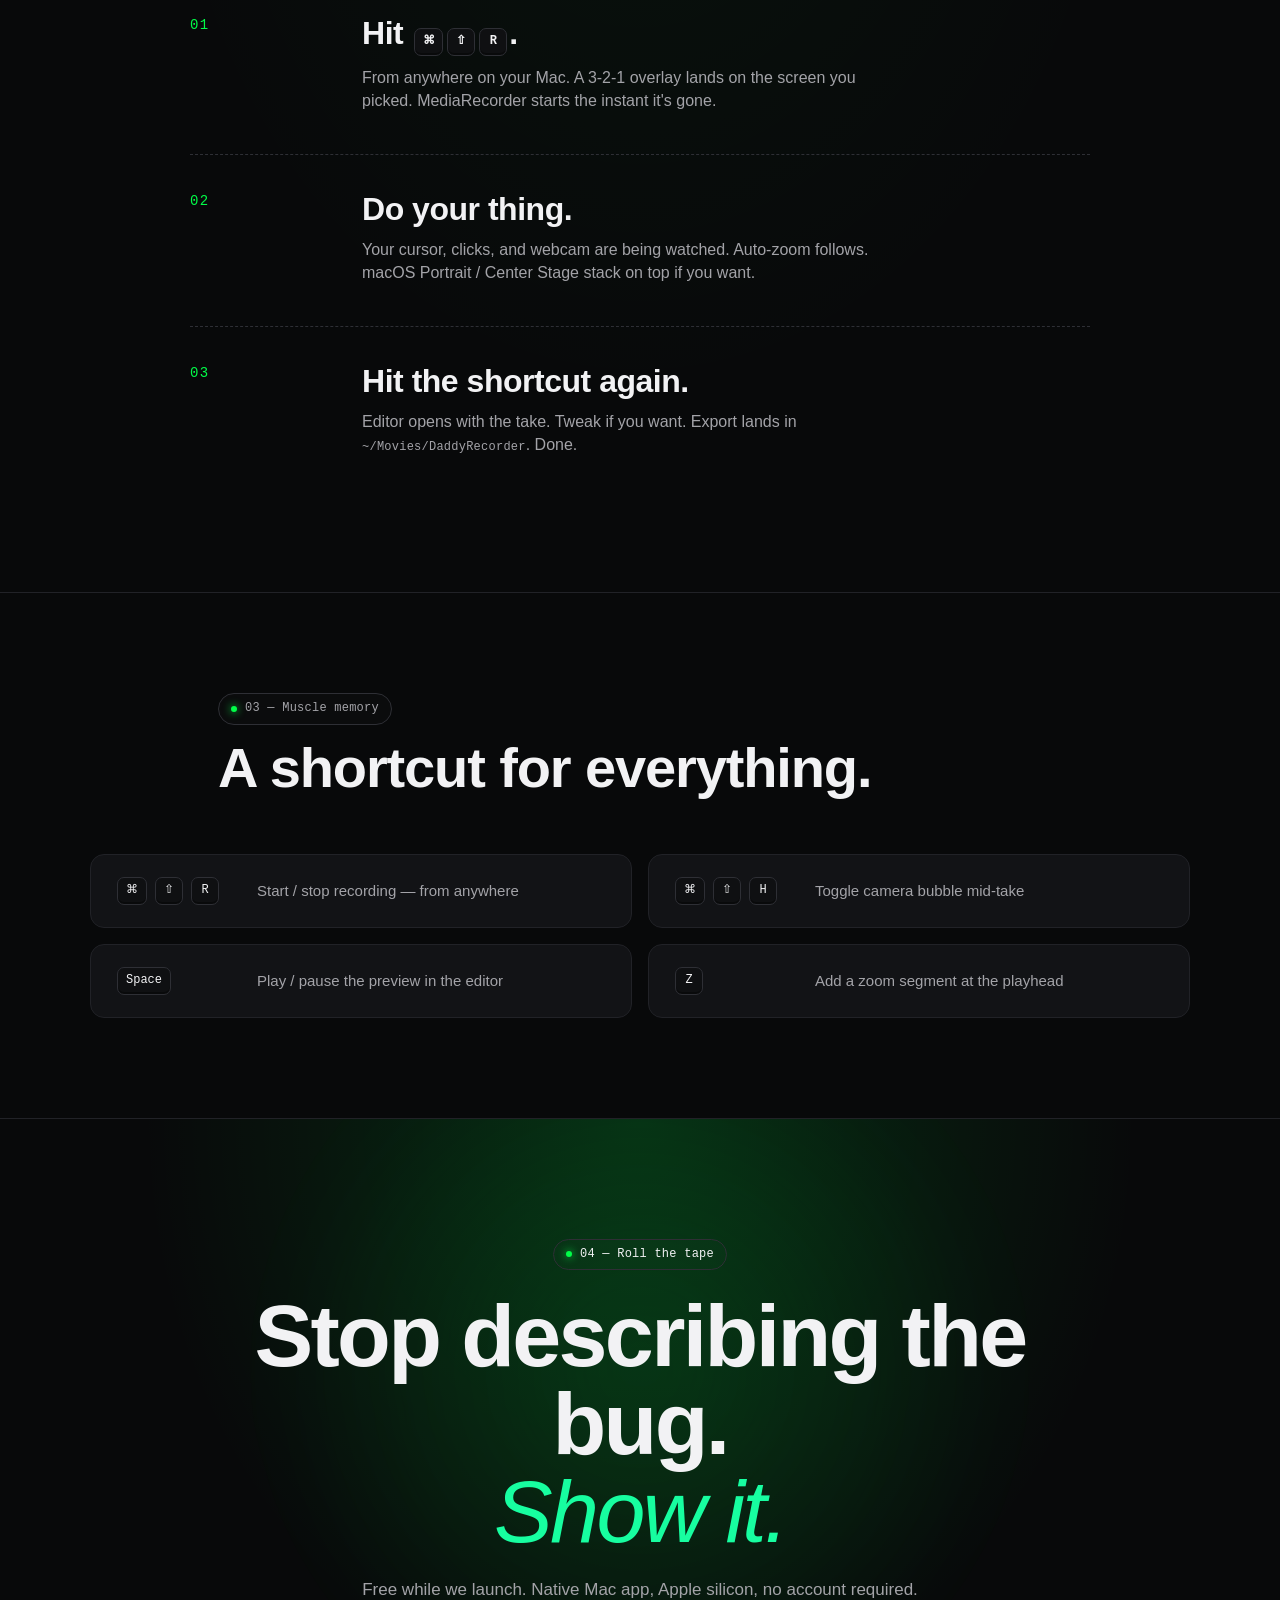
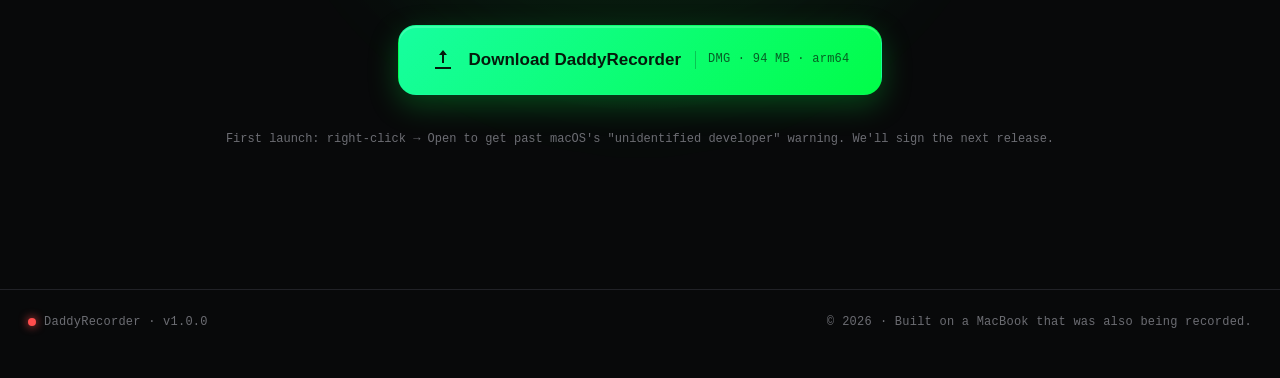
==== commit 294c023d: "feat(hero): swap nonsense demo cards for the real recorder UI Previous version filled the hero windo" ====
--- a/index.html
+++ b/index.html
@@ -81,24 +81,88 @@
             <span class="window-timer mono" id="windowTimer">00:07</span>
           </div>
           <div class="window-body" id="demoBody">
-            <div class="demo-grid">
-              <div class="demo-card" data-target>
-                <span class="demo-card-kicker mono">01</span>
-                <span class="demo-card-title">Kickoff slide</span>
+            <!-- Stylized DaddyRecorder recorder UI. Matches the real app:
+                 title, three source rows with iOS toggles, gradient Start
+                 button. The ghost cursor flips toggles + clicks Start in
+                 an endless loop to show the product in use. -->
+            <div class="app-ui">
+              <div class="app-header">
+                <div class="app-logo" aria-hidden="true">
+                  <svg width="28" height="28" viewBox="0 0 100 100" fill="none">
+                    <defs>
+                      <linearGradient id="appLogoG1" x1="0%" y1="0%" x2="100%" y2="100%">
+                        <stop offset="0%" stop-color="#17FEA0"/>
+                        <stop offset="100%" stop-color="#01FD48"/>
+                      </linearGradient>
+                      <linearGradient id="appLogoG2" x1="0%" y1="0%" x2="100%" y2="100%">
+                        <stop offset="0%" stop-color="#0AA868"/>
+                        <stop offset="100%" stop-color="#027A26"/>
+                      </linearGradient>
+                    </defs>
+                    <path d="M 88 50 L 82 56 L 36 82 L 36 74 Z" fill="url(#appLogoG2)"/>
+                    <path d="M 30 18 L 82 50 L 30 70 Z" fill="url(#appLogoG1)"/>
+                  </svg>
+                </div>
+                <div class="app-titles">
+                  <h3>Ready to record</h3>
+                  <p>Pick your sources. Hit start.</p>
+                </div>
               </div>
-              <div class="demo-card" data-target>
-                <span class="demo-card-kicker mono">02</span>
-                <span class="demo-card-title">Live editor walkthrough</span>
+
+              <div class="app-sources">
+                <div class="src-row" data-initial="on" data-toggle="screen">
+                  <div class="src-icon">
+                    <svg width="20" height="20" viewBox="0 0 24 24" fill="none" stroke="currentColor" stroke-width="2">
+                      <rect x="2" y="3" width="20" height="14" rx="2"/>
+                      <line x1="8" y1="21" x2="16" y2="21"/>
+                      <line x1="12" y1="17" x2="12" y2="21"/>
+                    </svg>
+                  </div>
+                  <div class="src-body">
+                    <div class="src-title">Screen</div>
+                    <div class="src-status">Picker opens on Start</div>
+                  </div>
+                  <div class="src-toggle on"><span class="knob"></span></div>
+                </div>
+
+                <div class="src-row" data-initial="off" data-toggle="mic">
+                  <div class="src-icon">
+                    <svg width="20" height="20" viewBox="0 0 24 24" fill="none" stroke="currentColor" stroke-width="2">
+                      <path d="M12 1a3 3 0 0 0-3 3v8a3 3 0 0 0 6 0V4a3 3 0 0 0-3-3z"/>
+                      <path d="M19 10v2a7 7 0 0 1-14 0v-2"/>
+                      <line x1="12" y1="19" x2="12" y2="23"/>
+                      <line x1="8" y1="23" x2="16" y2="23"/>
+                    </svg>
+                  </div>
+                  <div class="src-body">
+                    <div class="src-title">Microphone</div>
+                    <div class="src-status">MacBook Pro Microphone</div>
+                  </div>
+                  <div class="src-toggle"><span class="knob"></span></div>
+                </div>
+
+                <div class="src-row" data-initial="off" data-toggle="camera">
+                  <div class="src-icon">
+                    <svg width="20" height="20" viewBox="0 0 24 24" fill="none" stroke="currentColor" stroke-width="2">
+                      <path d="M23 7l-7 5 7 5V7z"/>
+                      <rect x="1" y="5" width="15" height="14" rx="2" ry="2"/>
+                    </svg>
+                  </div>
+                  <div class="src-body">
+                    <div class="src-title">Camera</div>
+                    <div class="src-status">FaceTime HD Camera</div>
+                  </div>
+                  <div class="src-toggle"><span class="knob"></span></div>
+                </div>
               </div>
-              <div class="demo-card" data-target>
-                <span class="demo-card-kicker mono">03</span>
-                <span class="demo-card-title">Pricing</span>
-              </div>
-              <div class="demo-card" data-target>
-                <span class="demo-card-kicker mono">04</span>
-                <span class="demo-card-title">Q&amp;A</span>
-              </div>
+
+              <button class="app-start" id="demoStart" type="button" aria-hidden="true" tabindex="-1">
+                <span class="app-start-dot" aria-hidden="true"></span>
+                <span class="app-start-label">Start recording</span>
+                <span class="app-start-kbd mono">⌘⇧R</span>
+              </button>
             </div>
+
             <div class="demo-overlay" id="demoCursor">
               <div class="ghost-cursor">
                 <svg width="22" height="22" viewBox="0 0 20 20" fill="#0a0a0b">
@@ -106,8 +170,6 @@
                 </svg>
               </div>
               <div class="ripple" id="demoRipple"></div>
-              <div class="zoom-reticle" id="demoReticle"></div>
-              <div class="webcam-bubble" id="demoBubble"></div>
             </div>
           </div>
         </div>
--- a/styles.css
+++ b/styles.css
@@ -87,6 +87,30 @@
   font-style: italic;
   color: var(--green-light);
   font-weight: 500;
+  position: relative;
+  display: inline-block;
+}
+
+/* Zoom-reticle pulse that fires on the word "edits" whenever the hero
+   demo fires a click — visually ties the product's behaviour to the
+   marketing line. Pure CSS once JS adds the class. */
+.headline em.zoom-pulse::after {
+  content: "";
+  position: absolute;
+  left: -10%;
+  right: -10%;
+  top: -10%;
+  bottom: -10%;
+  border: 1.5px solid var(--green);
+  border-radius: 10px;
+  pointer-events: none;
+  animation: zoomPulse 900ms cubic-bezier(0.2, 0.8, 0.2, 1) forwards;
+}
+
+@keyframes zoomPulse {
+  0%   { opacity: 0;    transform: scale(0.85); }
+  20%  { opacity: 0.9;  transform: scale(1); }
+  100% { opacity: 0;    transform: scale(1.05); }
 }
 
 /* ------- Custom cursor ------- */
@@ -127,6 +151,25 @@
   width: 56px;
   height: 56px;
   border-color: var(--green-light);
+}
+
+/* ------- Cursor trail particles ------- */
+
+/* A short decaying tail of neon dots follows the pointer. Count +
+   timing are driven from JS so per-dot properties stay in one place. */
+.cursor-trail {
+  position: fixed;
+  top: 0;
+  left: 0;
+  width: 10px;
+  height: 10px;
+  border-radius: 50%;
+  background: radial-gradient(circle, var(--green-light), rgba(1, 253, 72, 0.1) 70%);
+  pointer-events: none;
+  z-index: 9997;
+  transform: translate(-50%, -50%);
+  opacity: 0;
+  mix-blend-mode: screen;
 }
 
 /* ------- Film grain ------- */
@@ -458,44 +501,208 @@
   overflow: hidden;
 }
 
-.demo-grid {
-  position: absolute;
-  inset: 42px;
-  display: grid;
-  grid-template-columns: 1.3fr 1fr;
-  grid-template-rows: 1fr 1fr;
-  gap: 16px;
-}
-
-.demo-card {
-  background: linear-gradient(180deg, #1c1d22, #17181c);
+/* ---- Recorder-app mock inside the hero window ----
+   Mirrors the real DaddyRecorder recorder pane so the product
+   is visible at a glance. */
+
+.app-ui {
+  position: absolute;
+  inset: 32px 48px;
+  display: flex;
+  flex-direction: column;
+  gap: 18px;
+}
+
+.app-header {
+  display: flex;
+  align-items: center;
+  gap: 12px;
+}
+
+.app-logo {
+  display: flex;
+  align-items: center;
+  justify-content: center;
+}
+
+.app-titles h3 {
+  font-size: 18px;
+  font-weight: 700;
+  letter-spacing: -0.01em;
+  line-height: 1.2;
+}
+
+.app-titles p {
+  font-size: 12px;
+  color: var(--text-dim);
+  margin-top: 2px;
+}
+
+.app-sources {
+  display: flex;
+  flex-direction: column;
+  gap: 8px;
+  flex: 1;
+  min-height: 0;
+}
+
+.src-row {
+  display: flex;
+  align-items: center;
+  gap: 12px;
+  padding: 12px 14px;
+  background: var(--bg-card);
   border: 1px solid var(--border);
   border-radius: 12px;
-  padding: 18px;
-  display: flex;
-  flex-direction: column;
-  justify-content: space-between;
-  transition: box-shadow 260ms ease, transform 260ms ease,
-              border-color 260ms ease;
+  transition: border-color 260ms ease, box-shadow 260ms ease,
+              transform 260ms ease;
+  position: relative;
+}
+
+.src-row.on {
+  border-color: var(--green);
+  box-shadow: 0 0 0 1px rgba(1, 253, 72, 0.15);
+}
+
+.src-row.hit {
+  transform: translateY(-1px);
+}
+
+.src-icon {
+  width: 32px;
+  height: 32px;
+  display: flex;
+  align-items: center;
+  justify-content: center;
+  background: var(--bg-elevated);
+  color: var(--text-dim);
+  border-radius: 9px;
+  flex-shrink: 0;
+  transition: color 240ms ease, background 240ms ease;
+}
+
+.src-row.on .src-icon {
+  color: var(--green);
+  background: rgba(1, 253, 72, 0.12);
+}
+
+.src-body {
+  flex: 1;
+  min-width: 0;
+}
+
+.src-title {
+  font-size: 13px;
+  font-weight: 600;
+  letter-spacing: -0.005em;
+}
+
+.src-status {
+  font-size: 11px;
+  color: var(--text-faint);
+  margin-top: 1px;
+}
+
+.src-row.on .src-status {
+  color: var(--green);
+}
+
+/* iOS-style toggle */
+.src-toggle {
+  width: 36px;
+  height: 20px;
+  background: var(--bg-elevated);
+  border: 1px solid var(--border-bright);
+  border-radius: 999px;
+  position: relative;
+  transition: background 240ms ease, border-color 240ms ease;
+  flex-shrink: 0;
+}
+
+.src-toggle .knob {
+  position: absolute;
+  left: 2px;
+  top: 1px;
+  width: 14px;
+  height: 14px;
+  background: var(--text-faint);
+  border-radius: 50%;
+  transition: transform 260ms cubic-bezier(0.3, 0.8, 0.4, 1),
+              background 240ms ease;
+}
+
+.src-toggle.on {
+  background: rgba(1, 253, 72, 0.2);
+  border-color: var(--green);
+}
+
+.src-toggle.on .knob {
+  transform: translateX(16px);
+  background: var(--green);
+}
+
+/* Gradient Start button — matches the real app's CTA */
+.app-start {
+  display: flex;
+  align-items: center;
+  justify-content: center;
+  gap: 10px;
+  padding: 12px 18px;
+  background: linear-gradient(135deg, #17FEA0, #01FD48);
+  color: #051a0c;
+  font-family: inherit;
+  font-size: 14px;
+  font-weight: 700;
+  border: none;
+  border-radius: 12px;
+  cursor: default;
+  box-shadow: 0 10px 26px rgba(1, 253, 72, 0.28);
+  transition: transform 200ms ease, box-shadow 200ms ease,
+              background 240ms ease, color 240ms ease;
   position: relative;
   overflow: hidden;
 }
 
-.demo-card.hit {
-  border-color: var(--green);
-  box-shadow: 0 0 0 3px var(--green-soft);
-  transform: translateY(-2px);
-}
-
-.demo-card-kicker {
-  color: var(--text-faint);
-}
-
-.demo-card-title {
-  font-size: 14px;
-  color: var(--text);
-  font-weight: 600;
-  letter-spacing: -0.01em;
+.app-start-dot {
+  width: 10px;
+  height: 10px;
+  border-radius: 50%;
+  background: #051a0c;
+  transition: background 240ms ease;
+}
+
+.app-start-kbd {
+  padding: 2px 7px;
+  background: rgba(5, 26, 12, 0.18);
+  border-radius: 5px;
+  font-size: 11px;
+  color: rgba(5, 26, 12, 0.85);
+}
+
+.app-start.recording {
+  background: #1a1b1f;
+  color: var(--red);
+  box-shadow: 0 0 0 1px var(--red) inset;
+}
+
+.app-start.recording .app-start-dot {
+  background: var(--red);
+  animation: pulseRec 1.2s infinite ease-in-out;
+}
+
+.app-start.recording .app-start-kbd {
+  background: rgba(255, 77, 77, 0.18);
+  color: rgba(255, 77, 77, 0.85);
+}
+
+.app-start.pulse {
+  animation: startBounce 520ms cubic-bezier(0.2, 0.8, 0.3, 1.2);
+}
+
+@keyframes startBounce {
+  0%   { transform: scale(1); }
+  40%  { transform: scale(0.95); }
+  100% { transform: scale(1); }
 }
 
 .demo-overlay {
@@ -1120,3 +1327,33 @@
     text-align: center;
   }
 }
+
+/* ------- Reveal-on-scroll ------- */
+/* JS opts elements in by adding .reveal on load, then .is-visible when
+   they cross the viewport threshold. Fallback if no JS / reduced
+   motion: elements render statically. */
+.reveal {
+  opacity: 0;
+  transform: translateY(28px);
+  transition:
+    opacity 700ms cubic-bezier(0.2, 0.7, 0.2, 1) var(--reveal-delay, 0ms),
+    transform 700ms cubic-bezier(0.2, 0.7, 0.2, 1) var(--reveal-delay, 0ms);
+  will-change: opacity, transform;
+}
+.reveal.is-visible {
+  opacity: 1;
+  transform: translateY(0);
+}
+
+/* ------- Reduced motion — opt out of every ambient loop. ------- */
+@media (prefers-reduced-motion: reduce) {
+  *,
+  *::before,
+  *::after {
+    animation-duration: 0.001ms !important;
+    animation-iteration-count: 1 !important;
+    transition-duration: 0.001ms !important;
+  }
+  .reveal { opacity: 1; transform: none; }
+  .grain { display: none; }
+}
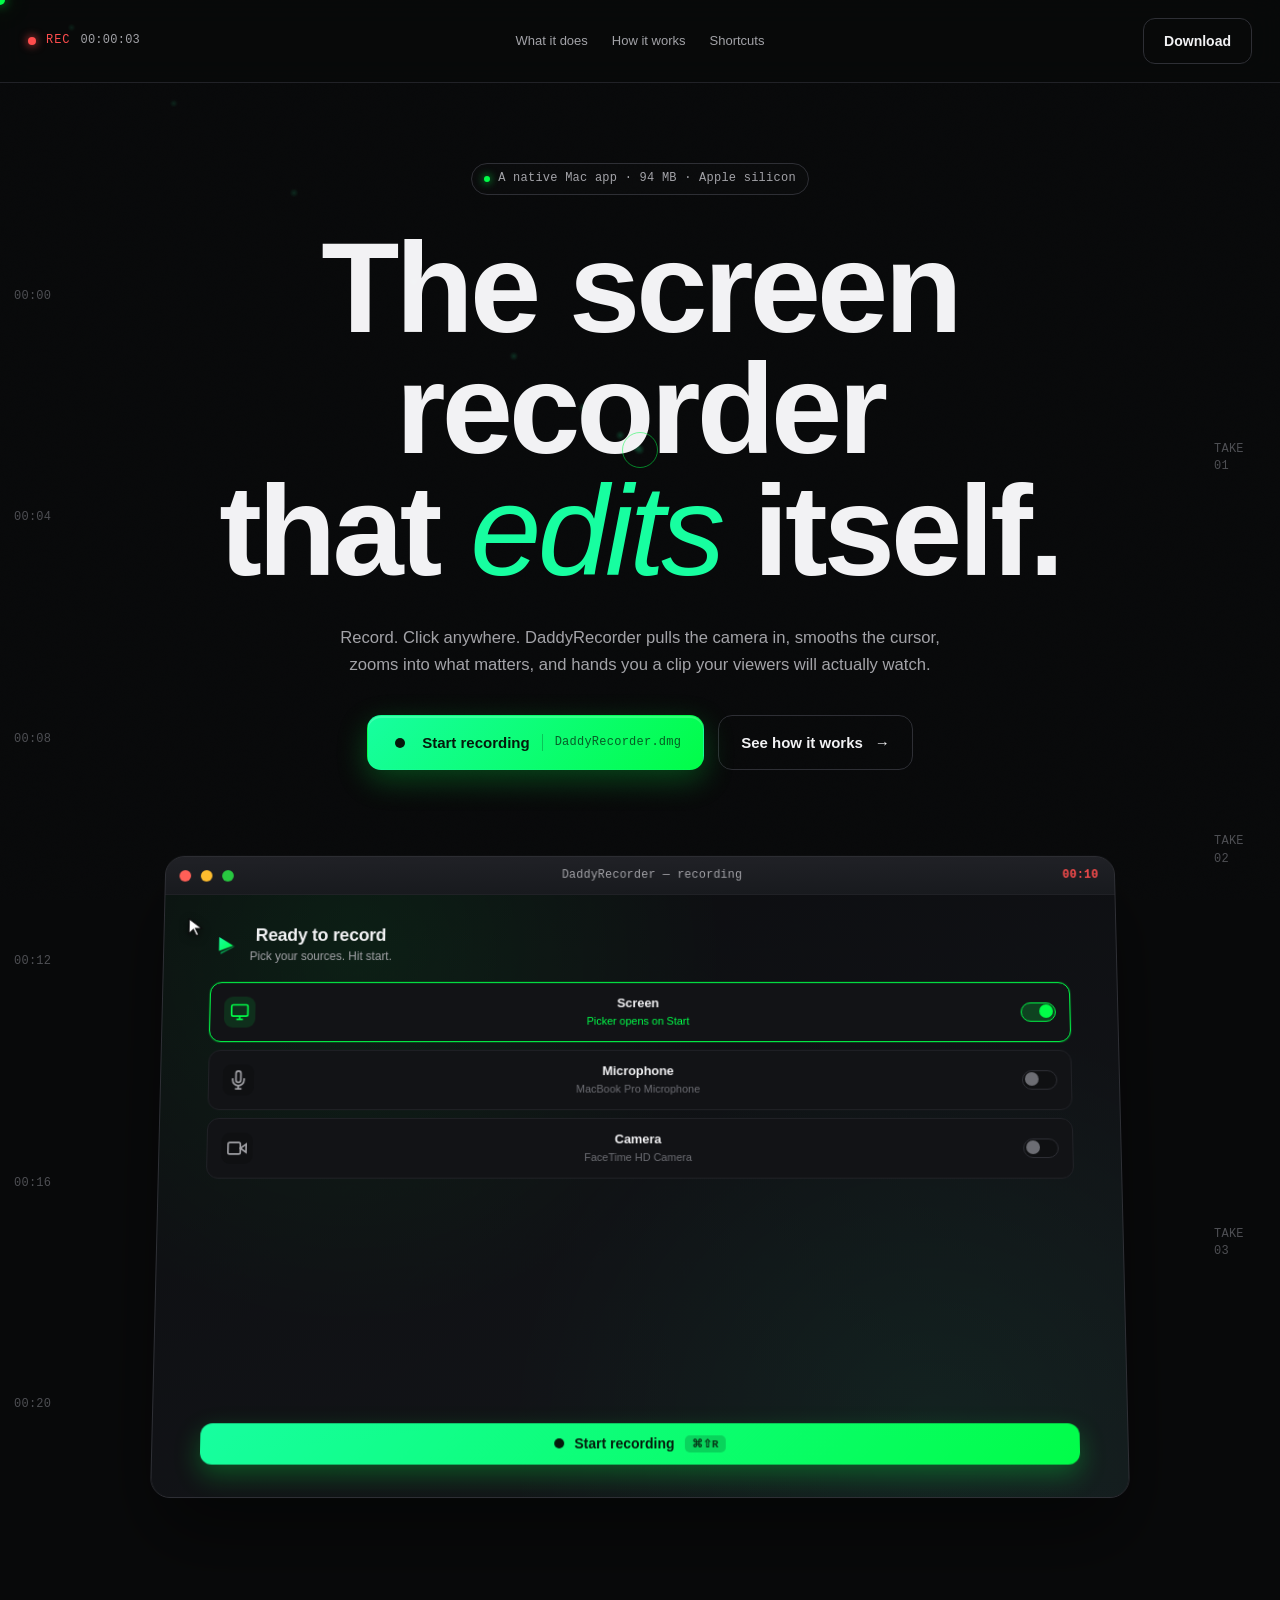
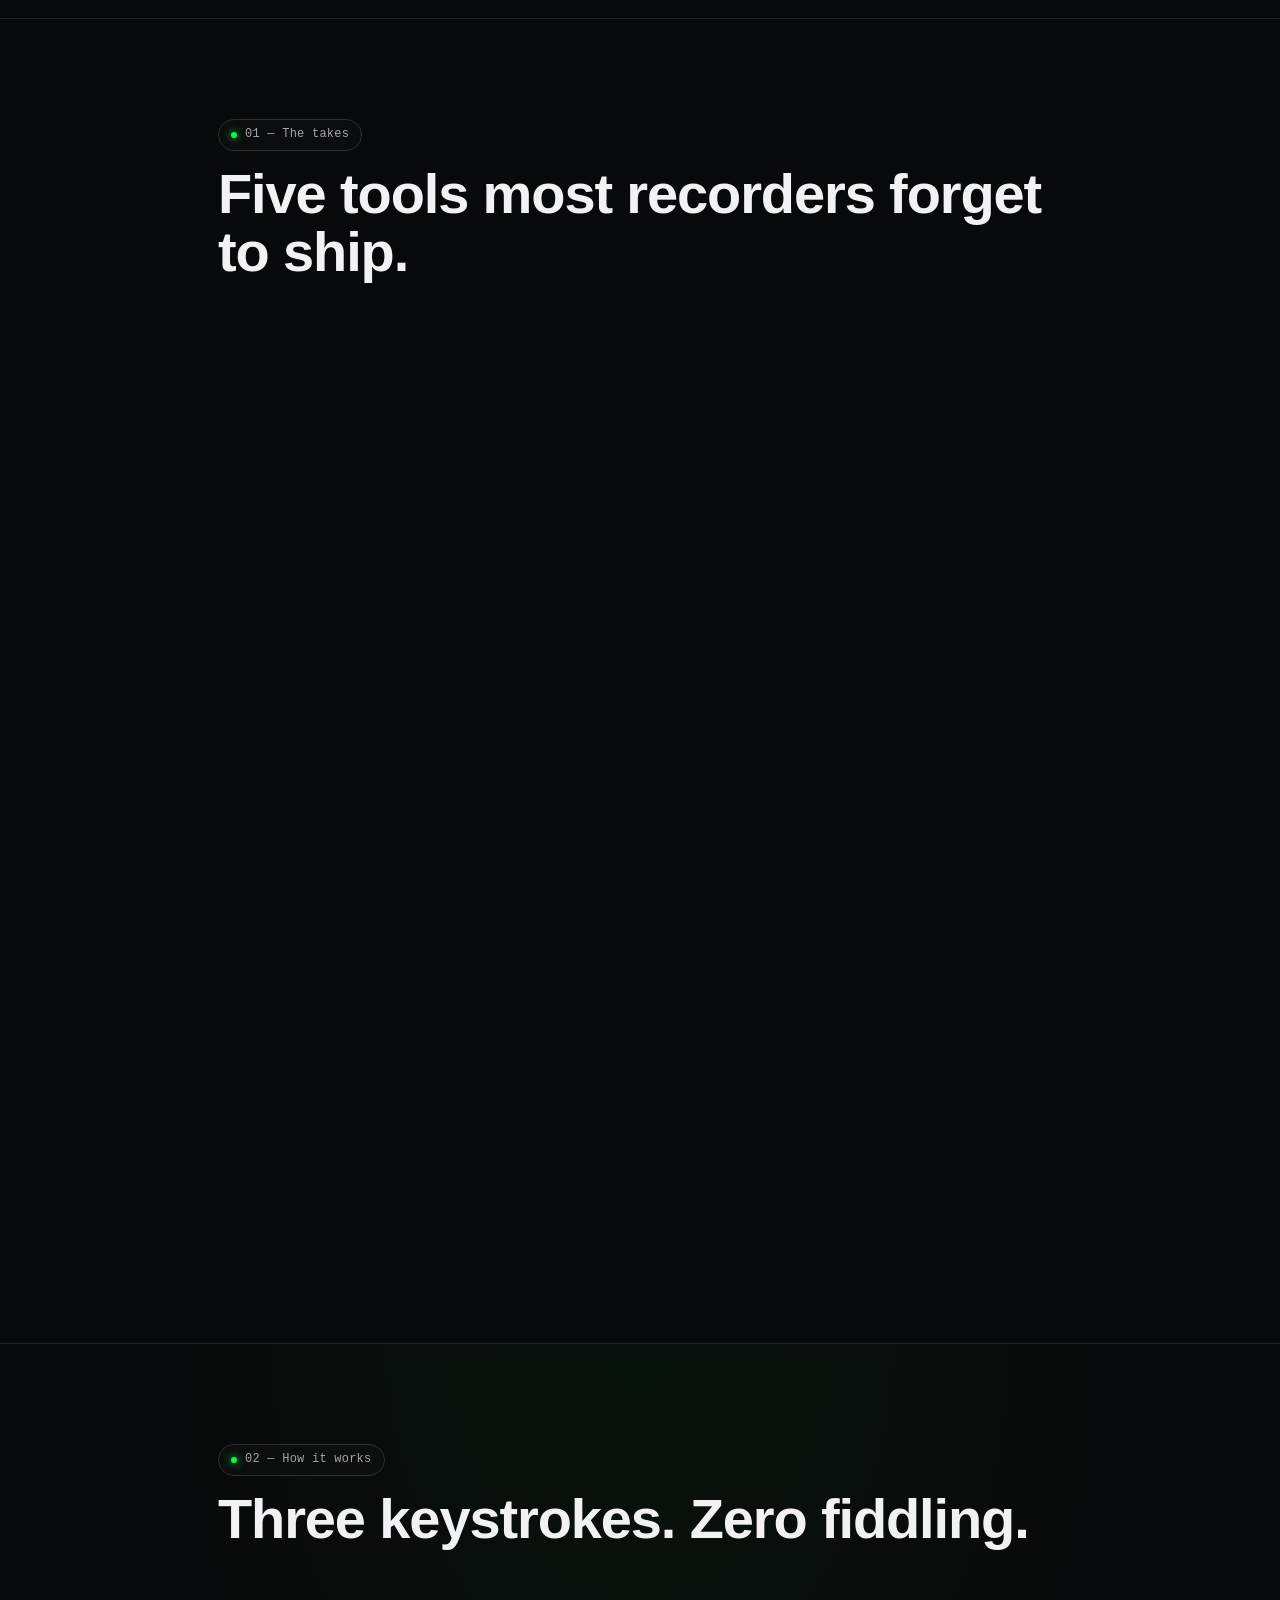
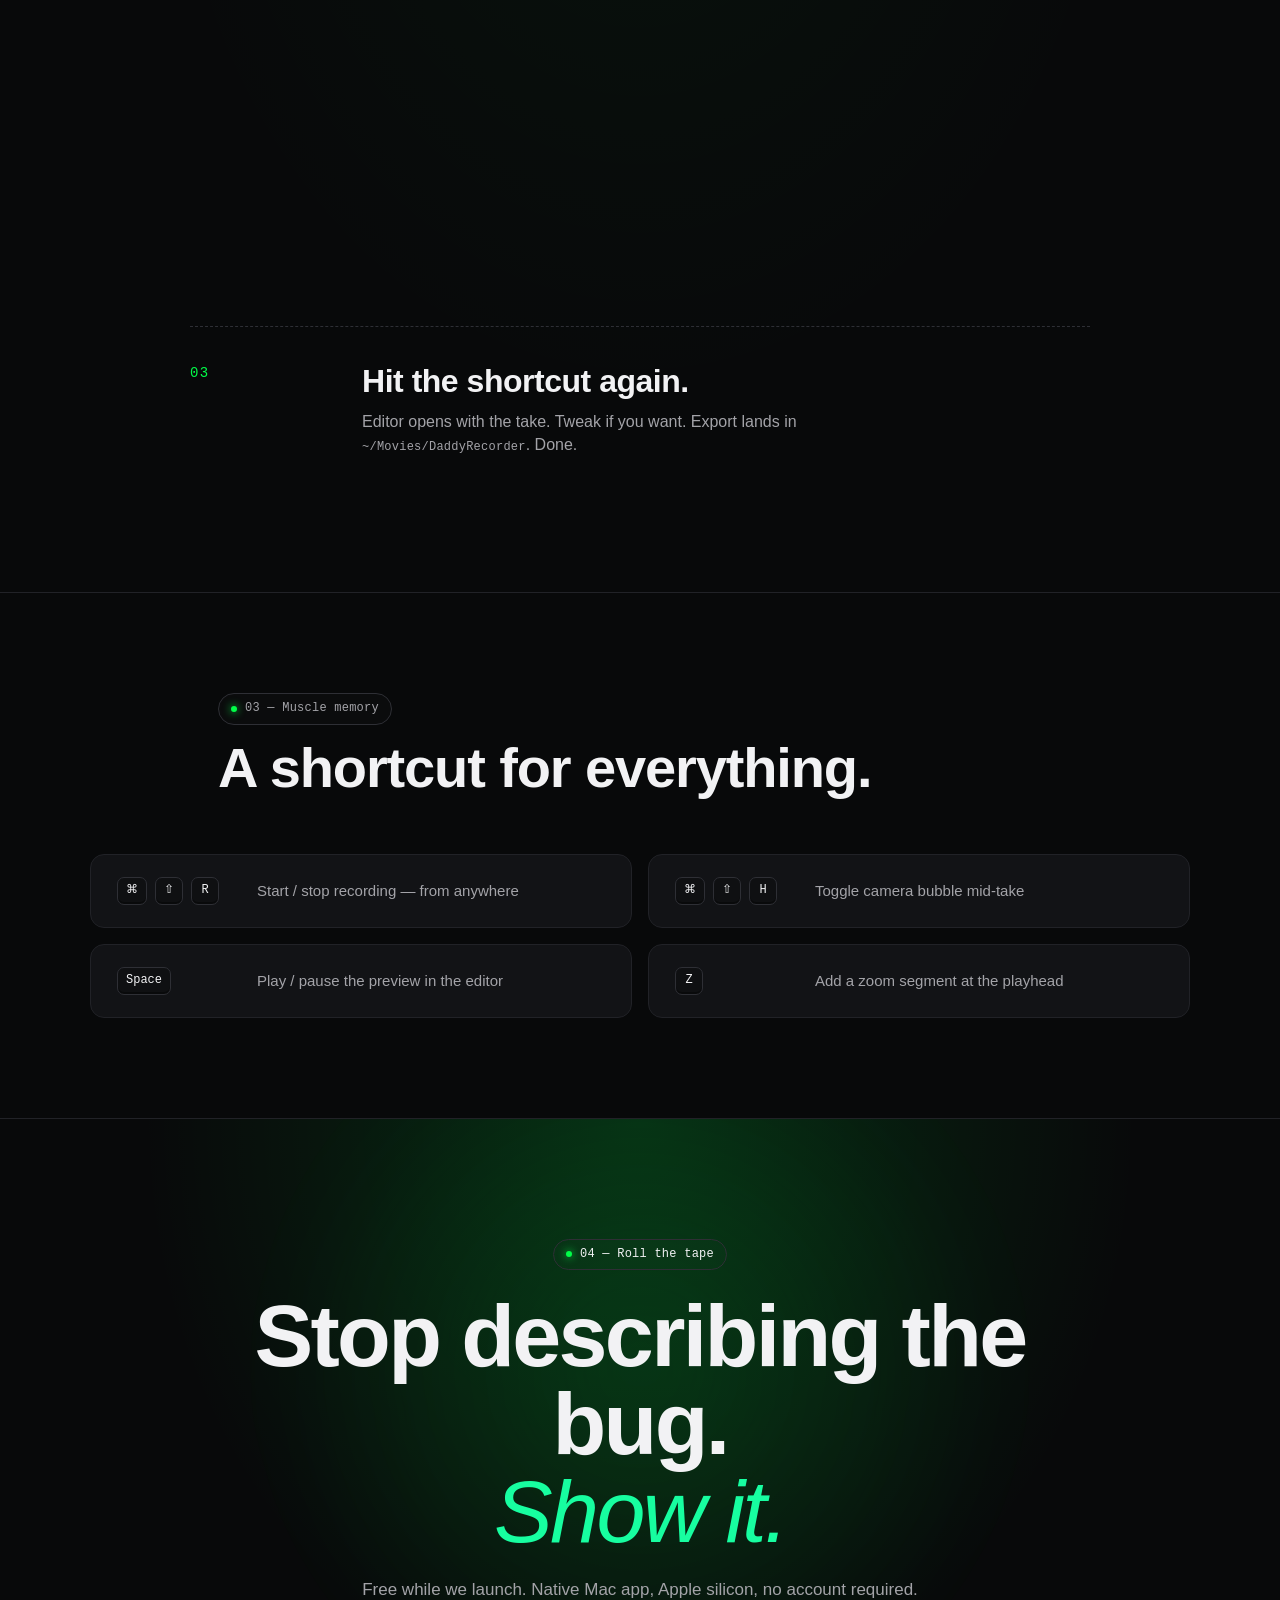
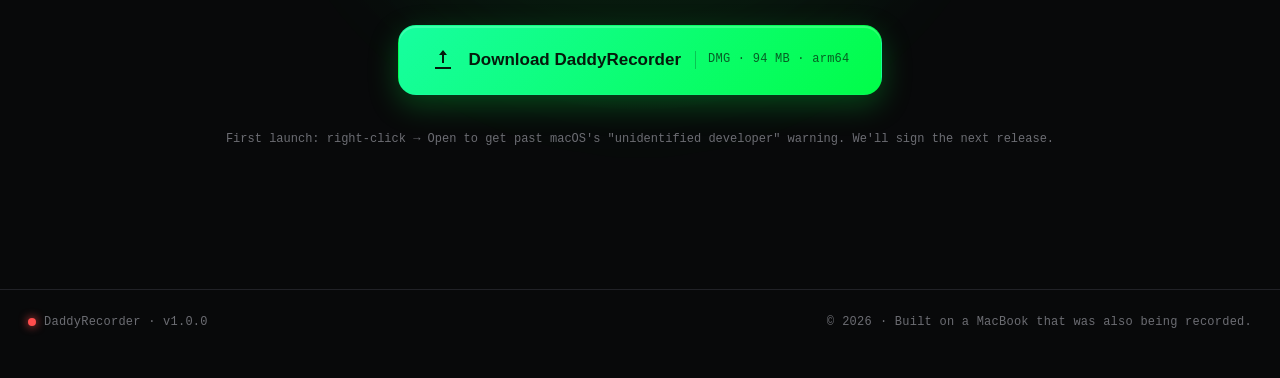
==== commit a7f631a6: "feat: revert sticky hero, add analytics, add mobile layout • Revert the sticky-hero/pinner attempt —" ====
--- a/index.html
+++ b/index.html
@@ -9,6 +9,13 @@
   <meta property="og:description" content="The screen recorder that edits itself." />
   <meta property="og:type" content="website" />
   <link rel="stylesheet" href="styles.css" />
+
+  <!-- Analytics — Plausible (cookieless, GDPR-friendly). Replace the
+       data-domain below with the real hosted domain once deployed.
+       Script is non-blocking and degrades gracefully if the network
+       drops it. -->
+  <script defer data-domain="daddyrecorder.com" src="https://plausible.io/js/script.outbound-links.js"></script>
+  <script>window.plausible = window.plausible || function(){(window.plausible.q=window.plausible.q||[]).push(arguments)}</script>
 </head>
 <body>
   <!-- Custom cursor + trail -->
@@ -41,6 +48,8 @@
       <div class="eyebrow mono">
         <span class="green-dot"></span>
         A native Mac app · 94 MB · Apple silicon
+        <span class="eyebrow-sep">·</span>
+        <span id="downloadCount">— downloads</span>
       </div>
 
       <h1 class="headline">
--- a/styles.css
+++ b/styles.css
@@ -359,6 +359,15 @@
 
 .eyebrow-white { color: var(--text); }
 
+.eyebrow-sep {
+  opacity: 0.5;
+  margin: 0 2px;
+}
+
+#downloadCount {
+  color: var(--green);
+}
+
 .green-dot {
   display: inline-block;
   width: 6px;
@@ -378,6 +387,7 @@
   display: flex;
   align-items: center;
   justify-content: center;
+  z-index: 1;
 }
 
 .hero-inner {
@@ -856,9 +866,14 @@
 
 /* ============== REEL — "takes" ============== */
 
+/* Reel sits on top of the pinned hero on scroll — higher z-index and
+   a solid background so it visually covers the hero as the page
+   scrolls past the pinner's extra height. */
 .reel {
   padding: 100px 0;
   position: relative;
+  z-index: 2;
+  background: var(--bg);
   border-top: 1px solid var(--border);
 }
 
@@ -1313,19 +1328,56 @@
 
 /* ============== RESPONSIVE POLISH ============== */
 
-@media (max-width: 640px) {
+@media (max-width: 900px) {
   .hud {
-    grid-template-columns: auto auto;
-    gap: 12px;
+    padding: 14px 18px;
   }
   .hud-center { display: none; }
-  .hero { padding-top: 40px; }
-  .demo { margin-top: 32px; }
+  .hero { padding: 48px 20px 80px; }
+  .headline { font-size: clamp(44px, 11vw, 92px); }
+  .hero-sub { font-size: 15px; }
+  .cta-row { flex-direction: column; width: 100%; gap: 10px; }
+  .cta-row .btn { width: 100%; justify-content: center; }
+  .btn-xl { padding: 14px 18px; }
+  .btn-sub { padding-left: 10px; font-size: 11px; }
+  .demo { margin-top: 28px; }
+  .window-body { aspect-ratio: 3 / 4; } /* taller on mobile for readability */
+  .app-ui { inset: 18px 20px; gap: 12px; }
+  .app-titles h3 { font-size: 16px; }
+  .app-titles p { font-size: 11px; }
+  .src-row { padding: 10px 12px; gap: 10px; }
+  .src-icon { width: 28px; height: 28px; }
+  .src-title { font-size: 12px; }
+  .src-status { font-size: 10px; }
+  .app-start { padding: 10px 14px; font-size: 13px; }
   .foot {
     flex-direction: column;
     gap: 10px;
     text-align: center;
+    padding: 20px 18px 32px;
   }
+  .section-head { margin-bottom: 36px; padding: 0 20px; }
+  .reel, .steps, .shortcuts { padding-left: 20px; padding-right: 20px; padding-top: 64px; padding-bottom: 64px; }
+  .takes { padding: 0; gap: 12px; }
+  .take { padding: 20px; }
+  .take h3 { font-size: 18px; }
+  .download { padding: 80px 20px 100px; }
+  .download-title { font-size: clamp(36px, 10vw, 56px); }
+  .btn-xxl { padding: 18px 22px; font-size: 15px; flex-wrap: wrap; justify-content: center; }
+}
+
+@media (max-width: 640px) {
+  .hud {
+    grid-template-columns: auto 1fr auto;
+    gap: 10px;
+  }
+  .hud-timer { display: none; }
+  .headline { line-height: 1.0; }
+  .eyebrow { font-size: 10px; padding: 5px 10px; }
+  .step-list li { padding: 24px 0; }
+  .shortcut-grid { grid-template-columns: 1fr; }
+  .shortcut { padding: 16px 18px; gap: 14px; }
+  .shortcut .keys { min-width: auto; }
 }
 
 /* ------- Reveal-on-scroll ------- */
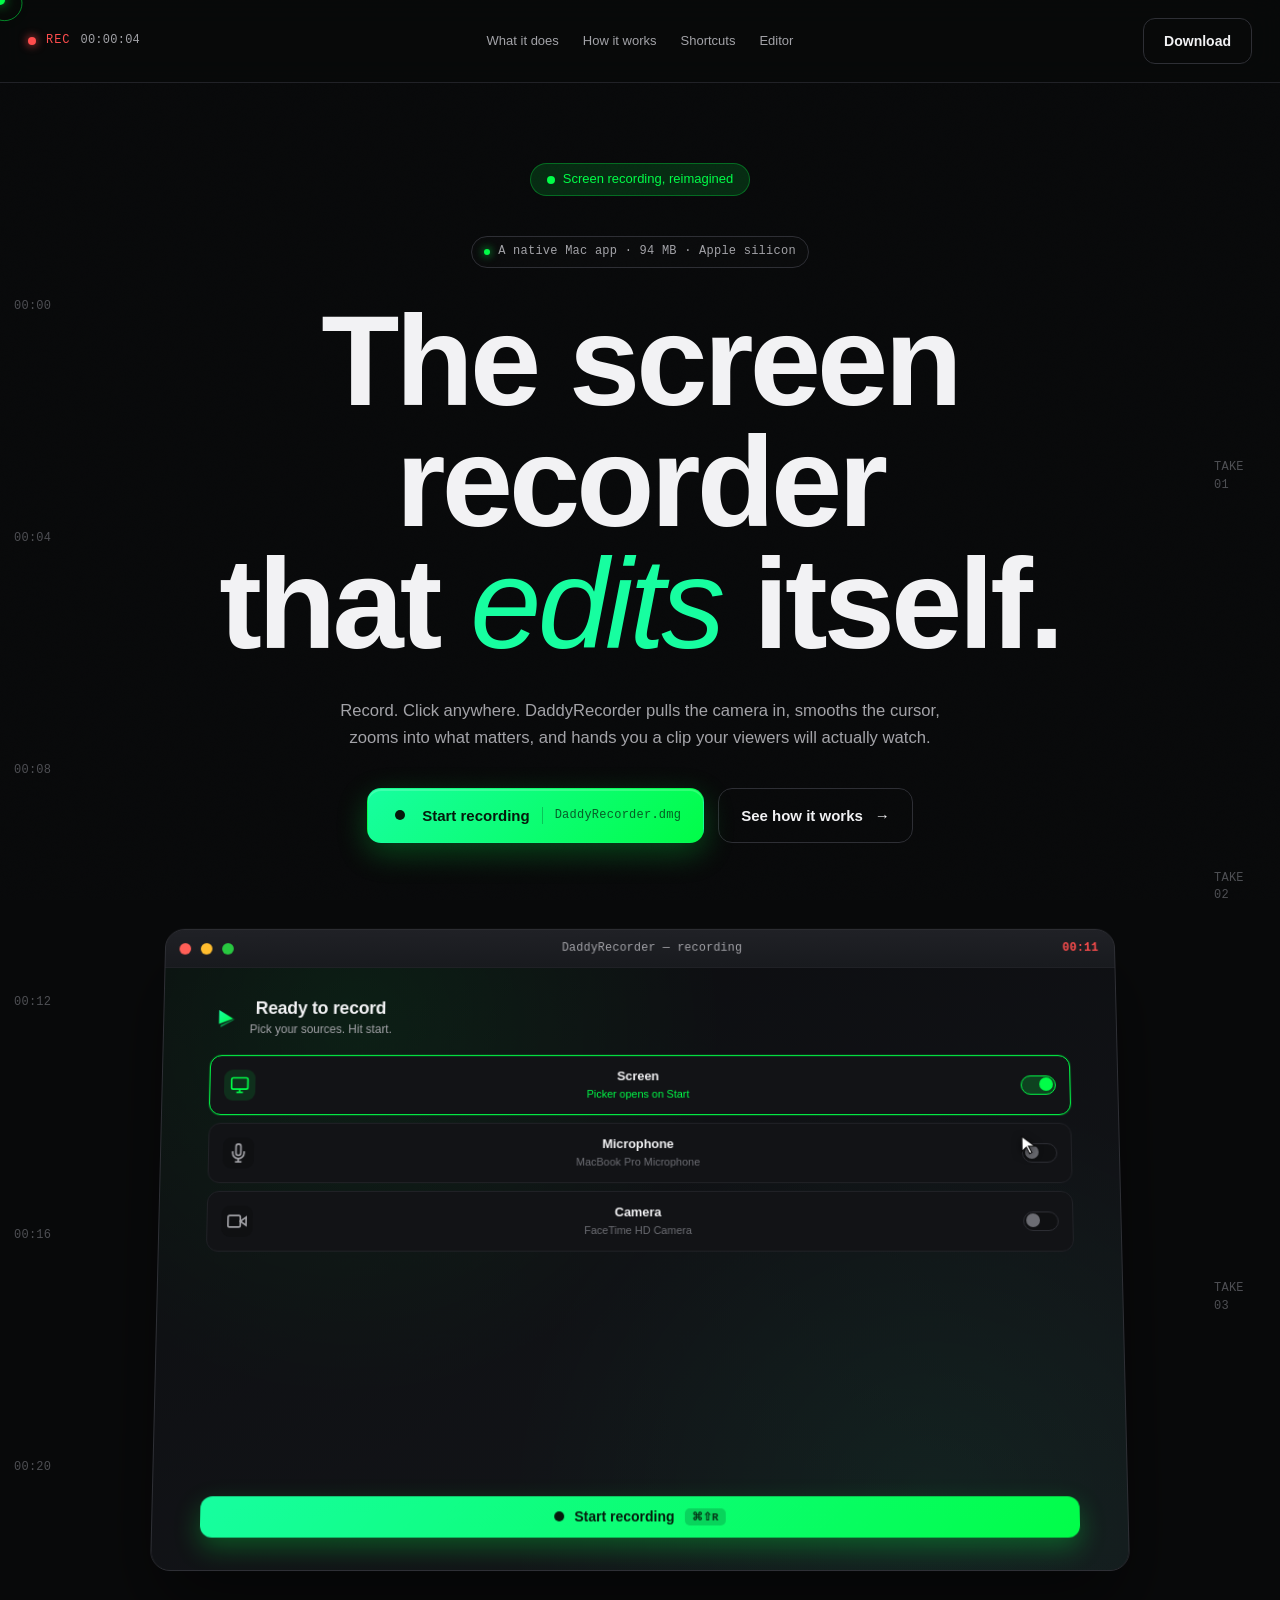
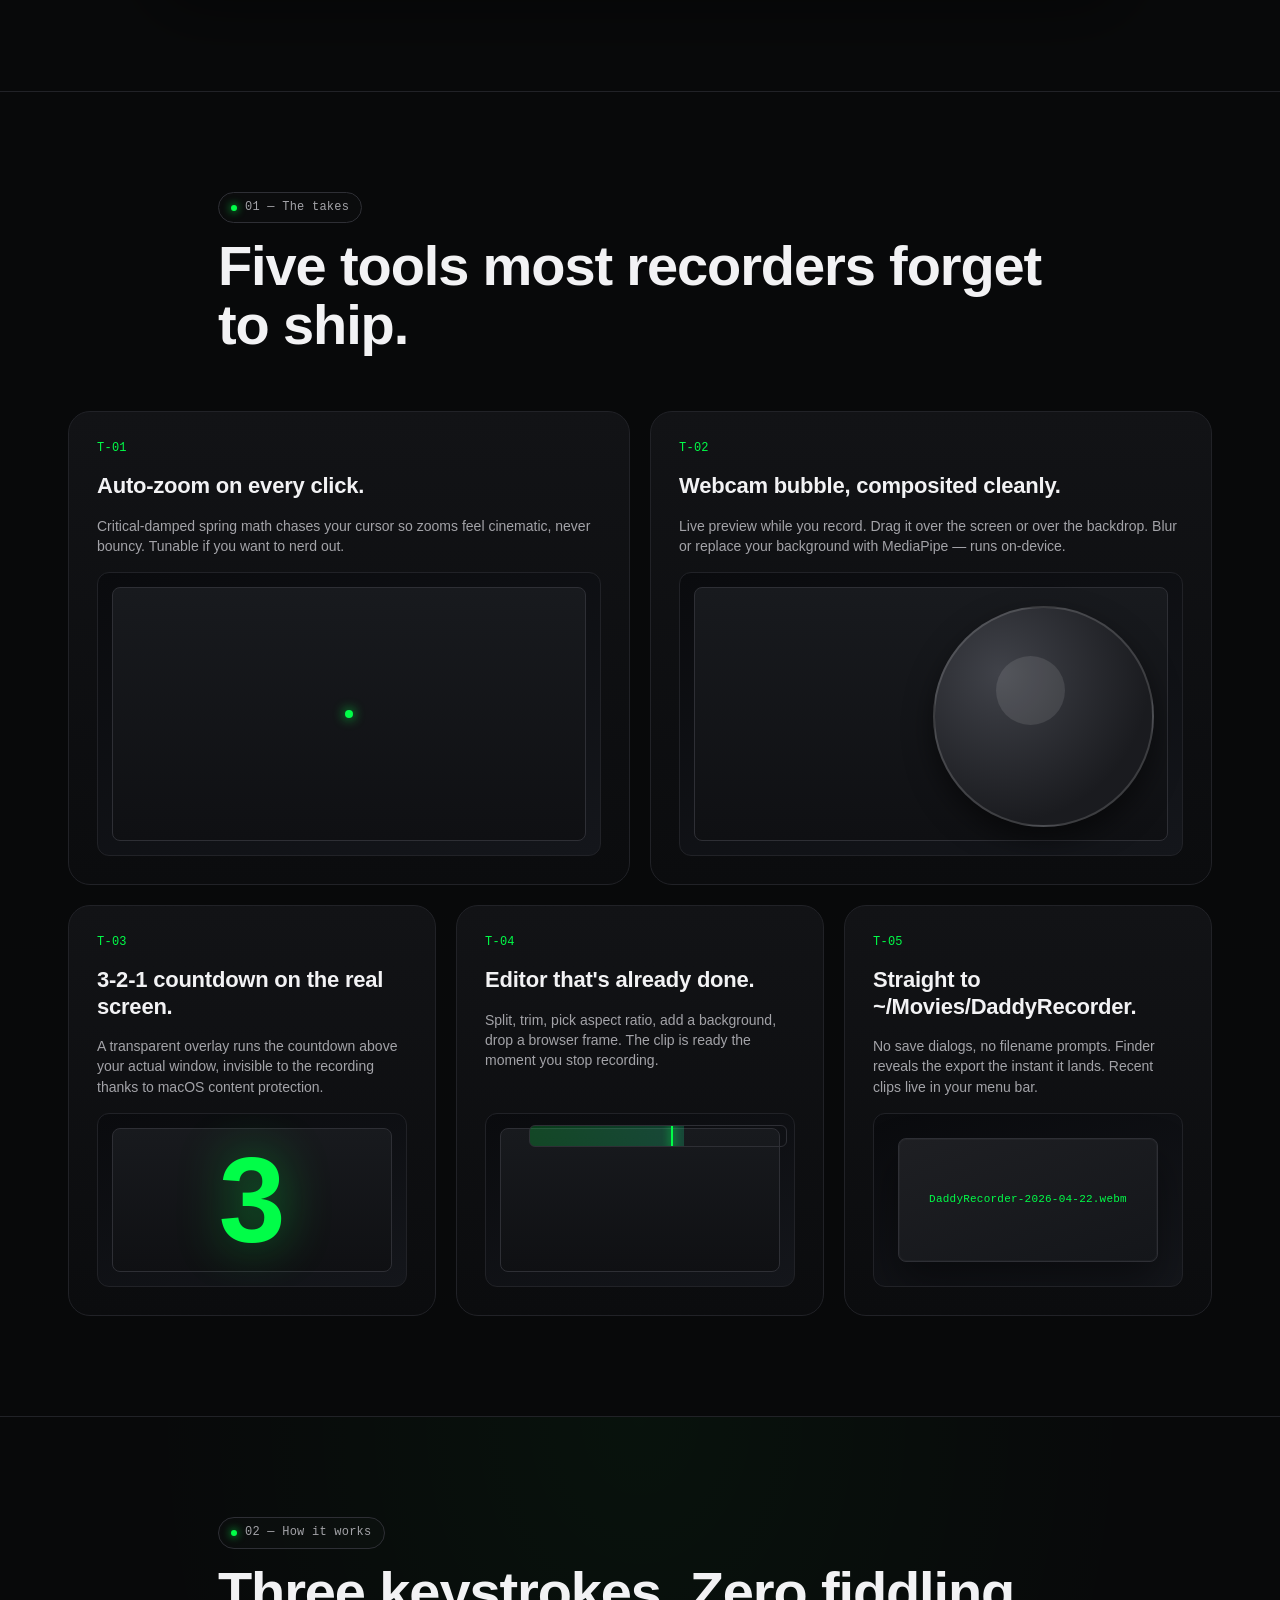
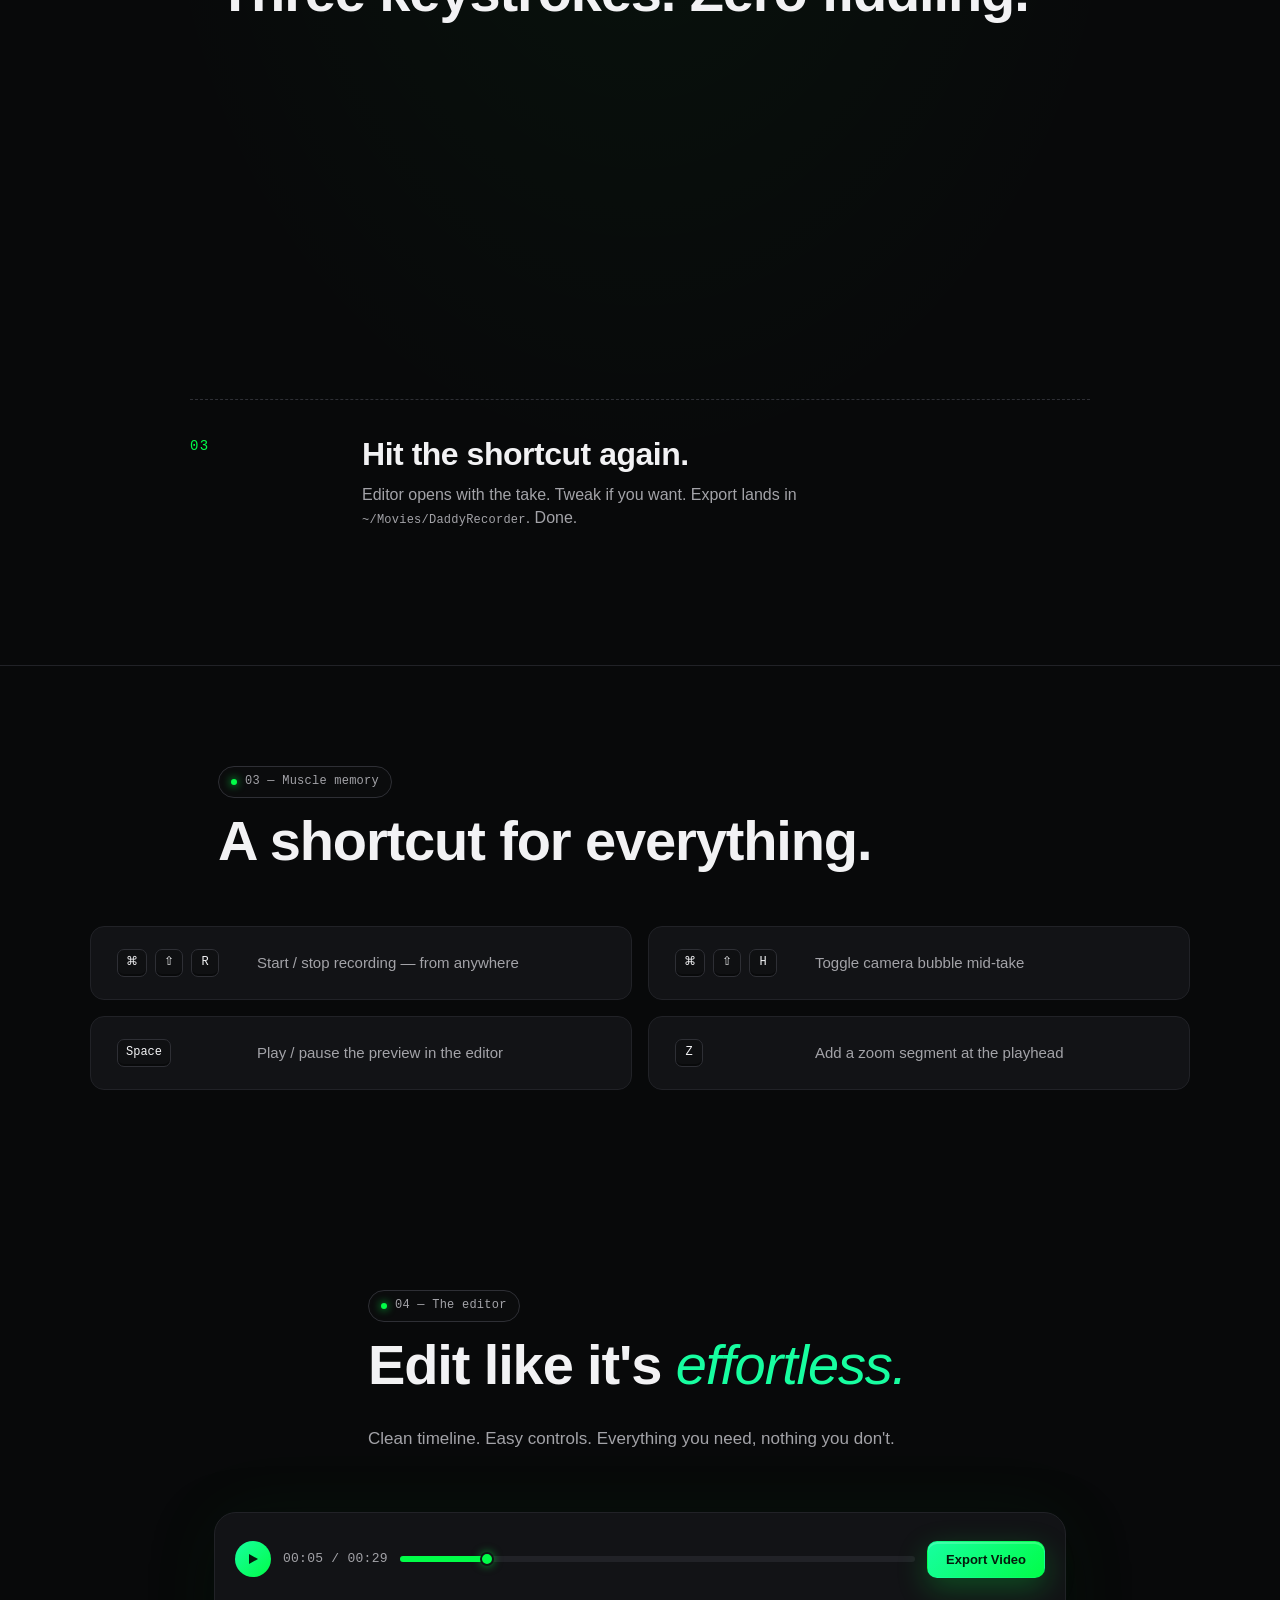
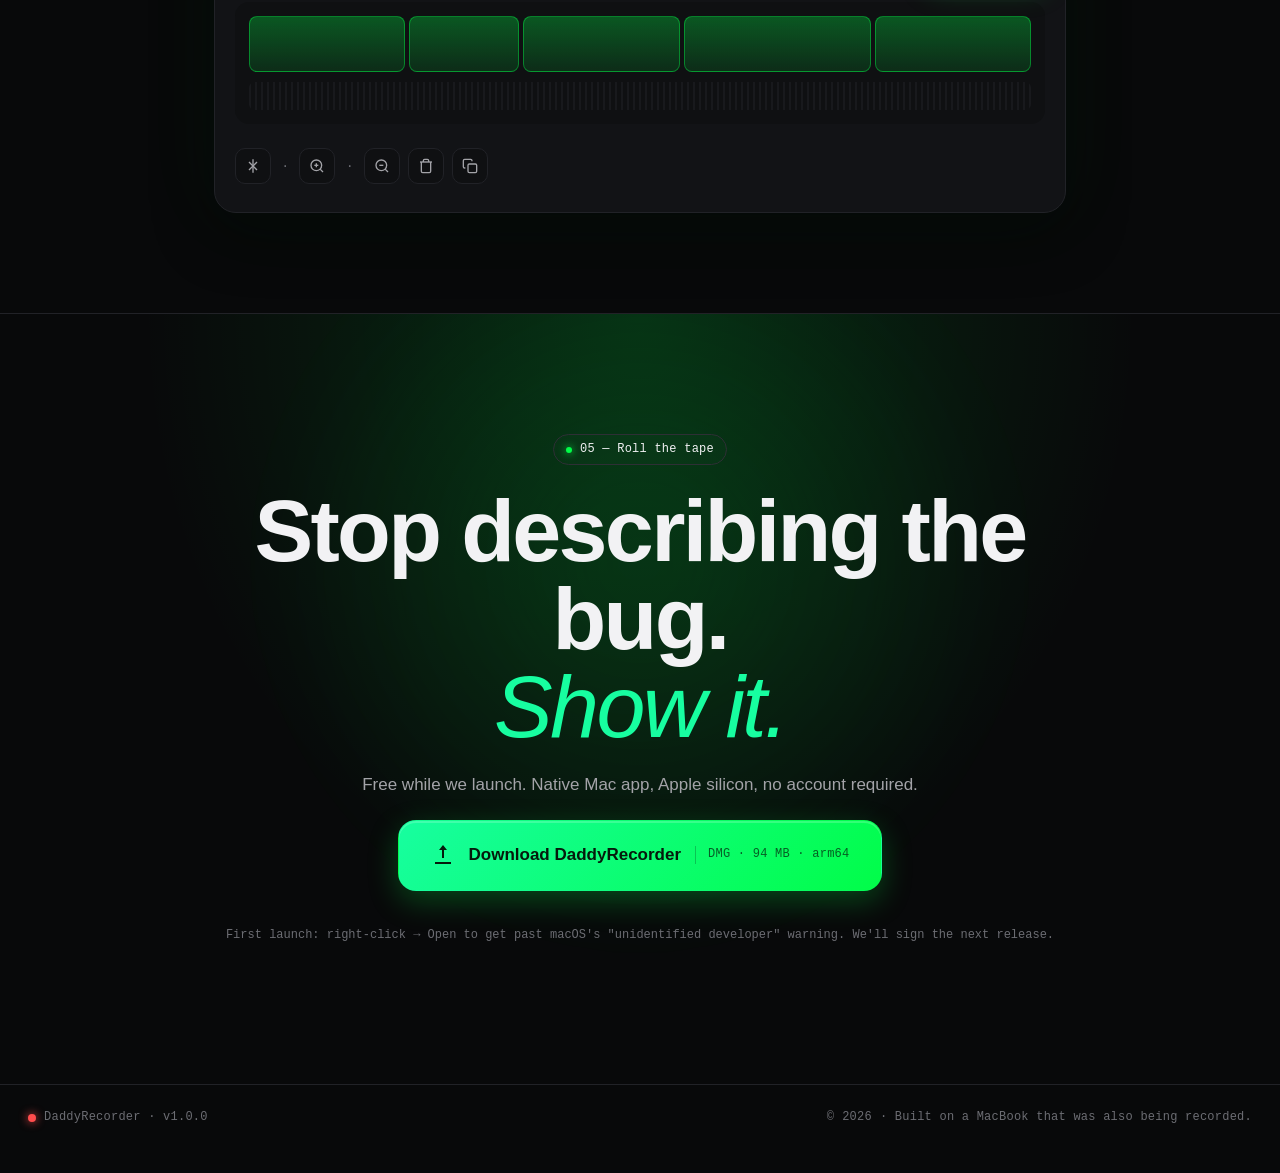
==== commit 4aa2e98e: "Add hero badge, editor section, and hero image asset - Added "Screen recording, reimagined" badge to" ====
--- a/index.html
+++ b/index.html
@@ -36,6 +36,7 @@
       <a href="#what">What it does</a>
       <a href="#how">How it works</a>
       <a href="#shortcuts">Shortcuts</a>
+      <a href="#editor">Editor</a>
     </nav>
     <div class="hud-right">
       <a class="btn btn-ghost" href="#download">Download</a>
@@ -45,6 +46,11 @@
   <!-- ==== HERO ==== -->
   <section class="hero">
     <div class="hero-inner">
+      <div class="hero-badge">
+        <span class="badge-dot"></span>
+        <span>Screen recording, reimagined</span>
+      </div>
+
       <div class="eyebrow mono">
         <span class="green-dot"></span>
         A native Mac app · 94 MB · Apple silicon
@@ -323,12 +329,90 @@
     </div>
   </section>
 
+  <!-- ==== EDITOR SECTION ==== -->
+  <section class="editor-section" id="editor">
+    <header class="section-head">
+      <div class="eyebrow mono">
+        <span class="green-dot"></span>
+        04 — The editor
+      </div>
+      <h2 class="section-title">Edit like it's <em>effortless.</em></h2>
+      <p class="section-sub">Clean timeline. Easy controls. Everything you need, nothing you don't.</p>
+    </header>
+
+    <div class="editor-preview">
+      <div class="editor-mockup">
+        <div class="editor-toolbar">
+          <div class="editor-play">
+            <svg width="16" height="16" viewBox="0 0 16 16" fill="currentColor">
+              <path d="M4 3L13 8L4 13V3Z"/>
+            </svg>
+          </div>
+          <span class="editor-time mono">00:05 / 00:29</span>
+          <div class="editor-progress">
+            <div class="editor-progress-fill"></div>
+            <div class="editor-progress-handle"></div>
+          </div>
+          <button class="btn btn-primary btn-editor">Export Video</button>
+        </div>
+        <div class="editor-timeline">
+          <div class="timeline-track">
+            <div class="timeline-clip"></div>
+            <div class="timeline-clip"></div>
+            <div class="timeline-clip"></div>
+            <div class="timeline-clip"></div>
+            <div class="timeline-clip"></div>
+          </div>
+          <div class="timeline-waveform"></div>
+        </div>
+        <div class="editor-tools">
+          <button class="tool-btn" title="Split">
+            <svg width="16" height="16" viewBox="0 0 24 24" fill="none" stroke="currentColor" stroke-width="2">
+              <line x1="12" y1="2" x2="12" y2="22"/>
+              <polyline points="6 6 12 12 6 18"/>
+              <polyline points="18 6 12 12 18 18"/>
+            </svg>
+          </button>
+          <span class="tool-divider">·</span>
+          <button class="tool-btn" title="Zoom In">
+            <svg width="16" height="16" viewBox="0 0 24 24" fill="none" stroke="currentColor" stroke-width="2">
+              <circle cx="11" cy="11" r="8"/>
+              <line x1="21" y1="21" x2="16.65" y2="16.65"/>
+              <line x1="11" y1="8" x2="11" y2="14"/>
+              <line x1="8" y1="11" x2="14" y2="11"/>
+            </svg>
+          </button>
+          <span class="tool-divider">·</span>
+          <button class="tool-btn" title="Zoom Out">
+            <svg width="16" height="16" viewBox="0 0 24 24" fill="none" stroke="currentColor" stroke-width="2">
+              <circle cx="11" cy="11" r="8"/>
+              <line x1="21" y1="21" x2="16.65" y2="16.65"/>
+              <line x1="8" y1="11" x2="14" y2="11"/>
+            </svg>
+          </button>
+          <button class="tool-btn" title="Delete">
+            <svg width="16" height="16" viewBox="0 0 24 24" fill="none" stroke="currentColor" stroke-width="2">
+              <polyline points="3 6 5 6 21 6"/>
+              <path d="M19 6v14a2 2 0 0 1-2 2H7a2 2 0 0 1-2-2V6m3 0V4a2 2 0 0 1 2-2h4a2 2 0 0 1 2 2v2"/>
+            </svg>
+          </button>
+          <button class="tool-btn" title="Copy">
+            <svg width="16" height="16" viewBox="0 0 24 24" fill="none" stroke="currentColor" stroke-width="2">
+              <rect x="9" y="9" width="13" height="13" rx="2" ry="2"/>
+              <path d="M5 15H4a2 2 0 0 1-2-2V4a2 2 0 0 1 2-2h9a2 2 0 0 1 2 2v1"/>
+            </svg>
+          </button>
+        </div>
+      </div>
+    </div>
+  </section>
+
   <!-- ==== DOWNLOAD ==== -->
   <section class="download" id="download">
     <div class="download-inner">
       <div class="eyebrow mono eyebrow-white">
         <span class="green-dot"></span>
-        04 — Roll the tape
+        05 — Roll the tape
       </div>
       <h2 class="download-title">
         Stop describing the bug.<br />
--- a/styles.css
+++ b/styles.css
@@ -1397,6 +1397,273 @@
   transform: translateY(0);
 }
 
+/* ------- Hero Badge (Screen recording, reimagined) ------- */
+
+.hero-badge {
+  display: inline-flex;
+  align-items: center;
+  gap: 8px;
+  padding: 6px 16px;
+  background: var(--green-soft);
+  border: 1px solid rgba(1, 253, 72, 0.3);
+  border-radius: 100px;
+  font-size: 13px;
+  font-weight: 500;
+  color: var(--green);
+  margin-bottom: 12px;
+  animation: fadeInUp 0.6s ease backwards;
+}
+
+.badge-dot {
+  width: 8px;
+  height: 8px;
+  background: var(--green);
+  border-radius: 50%;
+  animation: pulse 2s infinite;
+}
+
+@keyframes pulse {
+  0%, 100% {
+    transform: scale(1);
+    opacity: 0.6;
+  }
+  50% {
+    transform: scale(1.5);
+    opacity: 0;
+  }
+}
+
+@keyframes fadeInUp {
+  from {
+    opacity: 0;
+    transform: translateY(20px);
+  }
+  to {
+    opacity: 1;
+    transform: translateY(0);
+  }
+}
+
+/* ------- Editor Section ------- */
+
+.editor-section {
+  padding: 100px 0;
+  background: var(--bg);
+  position: relative;
+}
+
+.editor-section .section-head {
+  text-align: center;
+  max-width: 600px;
+  margin: 0 auto 60px;
+}
+
+.section-sub {
+  font-size: 17px;
+  color: var(--text-dim);
+  margin-top: 16px;
+  line-height: 1.6;
+}
+
+.editor-preview {
+  max-width: 900px;
+  margin: 0 auto;
+  padding: 0 24px;
+}
+
+.editor-mockup {
+  background: var(--bg-card);
+  border: 1px solid var(--border);
+  border-radius: var(--radius-lg);
+  padding: 20px;
+  display: flex;
+  flex-direction: column;
+  gap: 16px;
+  box-shadow: var(--shadow), 0 0 80px rgba(1, 253, 72, 0.05);
+}
+
+.editor-toolbar {
+  display: flex;
+  align-items: center;
+  gap: 12px;
+  padding: 8px 0;
+}
+
+.editor-play {
+  width: 36px;
+  height: 36px;
+  display: flex;
+  align-items: center;
+  justify-content: center;
+  background: linear-gradient(135deg, #17FEA0, #01FD48);
+  color: #051a0c;
+  border-radius: 50%;
+  cursor: pointer;
+  transition: transform 150ms ease, box-shadow 150ms ease;
+}
+
+.editor-play:hover {
+  transform: scale(1.08);
+  box-shadow: 0 0 20px rgba(1, 253, 72, 0.4);
+}
+
+.editor-time {
+  font-size: 13px;
+  color: var(--text-dim);
+  min-width: 100px;
+}
+
+.editor-progress {
+  flex: 1;
+  height: 6px;
+  background: var(--border);
+  border-radius: 3px;
+  position: relative;
+}
+
+.editor-progress-fill {
+  position: absolute;
+  left: 0;
+  top: 0;
+  height: 100%;
+  width: 17%;
+  background: var(--green);
+  border-radius: 3px;
+}
+
+.editor-progress-handle {
+  position: absolute;
+  left: 17%;
+  top: 50%;
+  transform: translate(-50%, -50%);
+  width: 14px;
+  height: 14px;
+  background: var(--green);
+  border-radius: 50%;
+  border: 2px solid var(--bg-card);
+  box-shadow: 0 0 8px rgba(1, 253, 72, 0.5);
+}
+
+.btn-editor {
+  padding: 10px 18px;
+  font-size: 13px;
+  border-radius: 10px;
+}
+
+.editor-timeline {
+  background: var(--bg-elevated);
+  border-radius: var(--radius);
+  padding: 14px;
+  display: flex;
+  flex-direction: column;
+  gap: 10px;
+}
+
+.timeline-track {
+  display: flex;
+  gap: 4px;
+  height: 56px;
+}
+
+.timeline-clip {
+  flex: 1;
+  background: linear-gradient(180deg, rgba(1, 253, 72, 0.3) 0%, rgba(1, 253, 72, 0.12) 100%);
+  border: 1px solid rgba(1, 253, 72, 0.4);
+  border-radius: 8px;
+  transition: transform 150ms ease, border-color 150ms ease;
+}
+
+.timeline-clip:hover {
+  border-color: var(--green);
+  transform: scaleY(1.03);
+}
+
+.timeline-clip:nth-child(2) {
+  flex: 0.7;
+}
+
+.timeline-clip:nth-child(4) {
+  flex: 1.2;
+}
+
+.timeline-waveform {
+  height: 28px;
+  background: repeating-linear-gradient(
+    90deg,
+    var(--border) 0px,
+    var(--border) 2px,
+    transparent 2px,
+    transparent 6px
+  );
+  border-radius: 6px;
+  opacity: 0.5;
+}
+
+.editor-tools {
+  display: flex;
+  align-items: center;
+  gap: 8px;
+  padding: 8px 0;
+}
+
+.tool-btn {
+  width: 36px;
+  height: 36px;
+  display: flex;
+  align-items: center;
+  justify-content: center;
+  background: var(--bg-elevated);
+  border: 1px solid var(--border);
+  border-radius: 10px;
+  color: var(--text-dim);
+  cursor: pointer;
+  transition: all 150ms ease;
+}
+
+.tool-btn:hover {
+  border-color: var(--green);
+  color: var(--green);
+  transform: translateY(-2px);
+}
+
+.tool-divider {
+  color: var(--text-faint);
+  margin: 0 4px;
+}
+
+/* Editor Section Responsive */
+@media (max-width: 768px) {
+  .editor-section {
+    padding: 64px 0;
+  }
+
+  .editor-mockup {
+    padding: 14px;
+  }
+
+  .editor-toolbar {
+    flex-wrap: wrap;
+    gap: 10px;
+  }
+
+  .editor-progress {
+    order: 3;
+    flex-basis: 100%;
+  }
+
+  .btn-editor {
+    margin-left: auto;
+  }
+
+  .timeline-track {
+    height: 48px;
+  }
+
+  .editor-tools {
+    flex-wrap: wrap;
+  }
+}
+
 /* ------- Reduced motion — opt out of every ambient loop. ------- */
 @media (prefers-reduced-motion: reduce) {
   *,
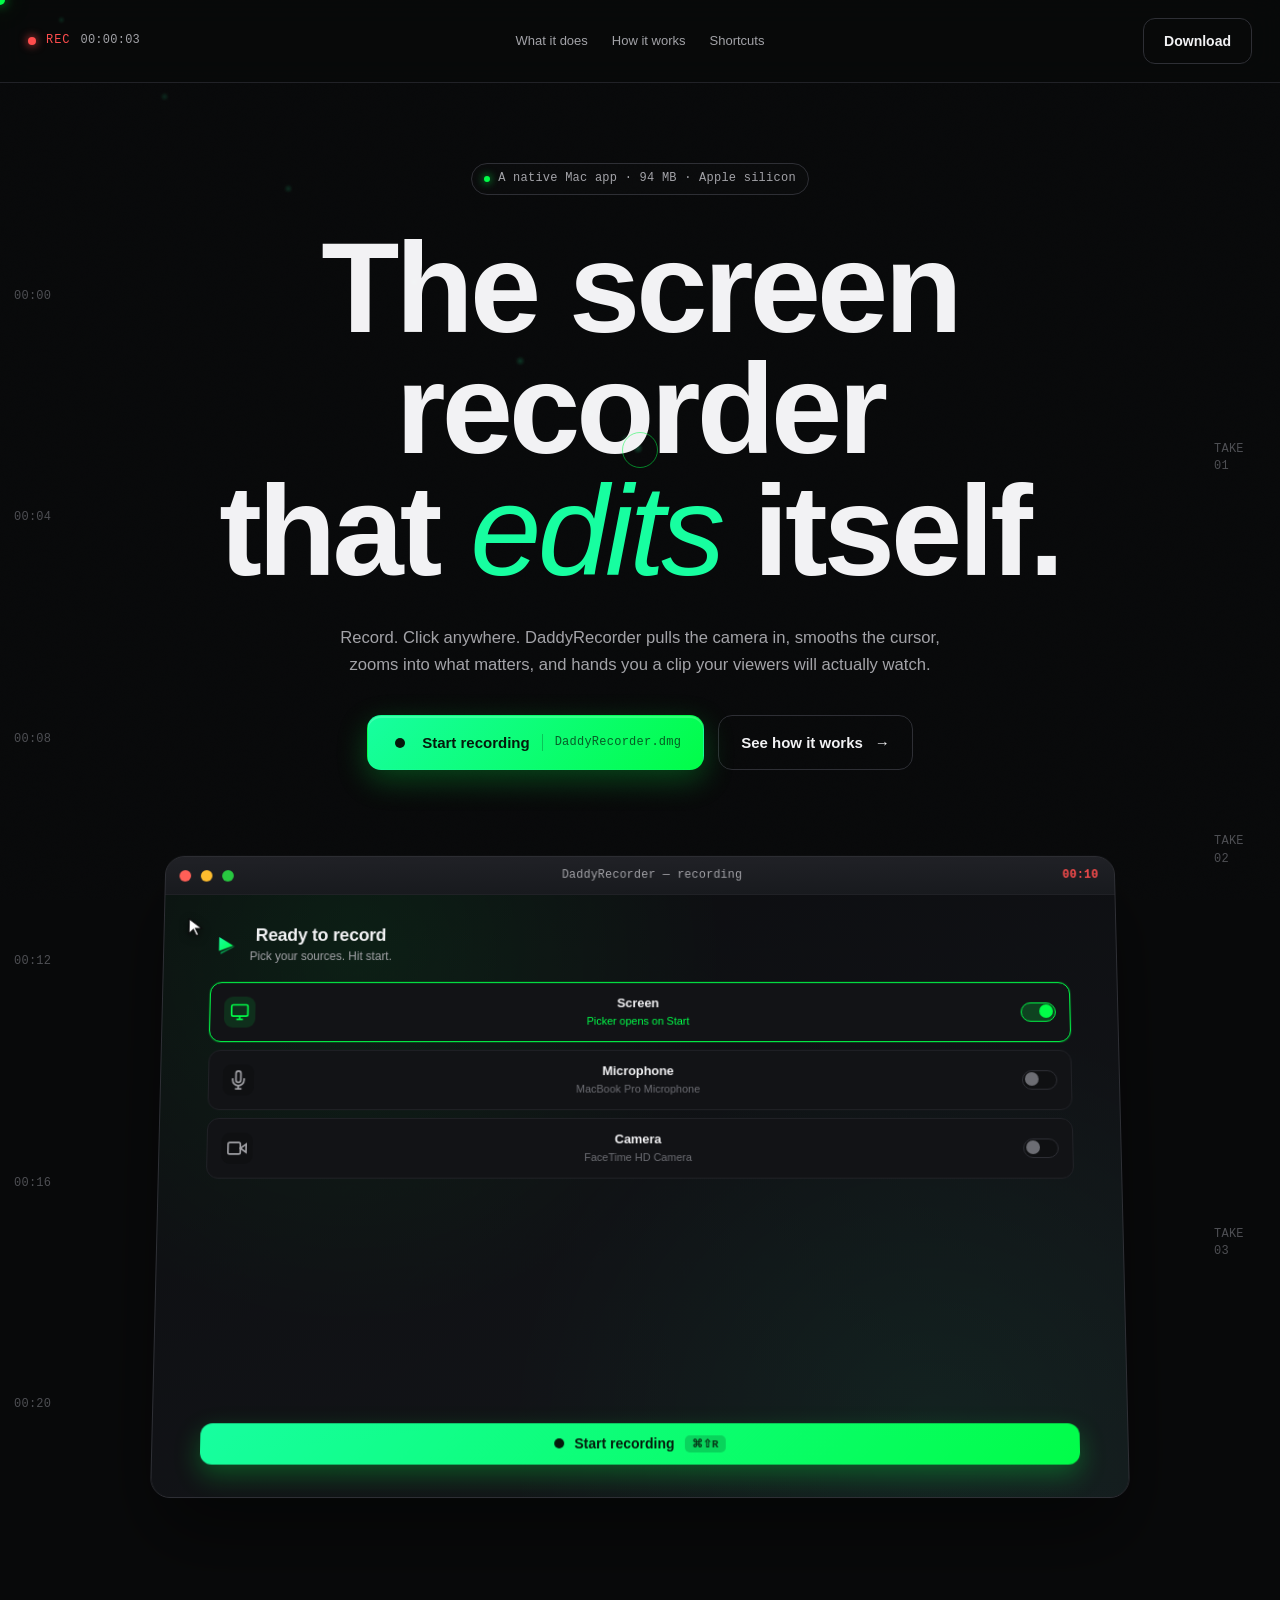
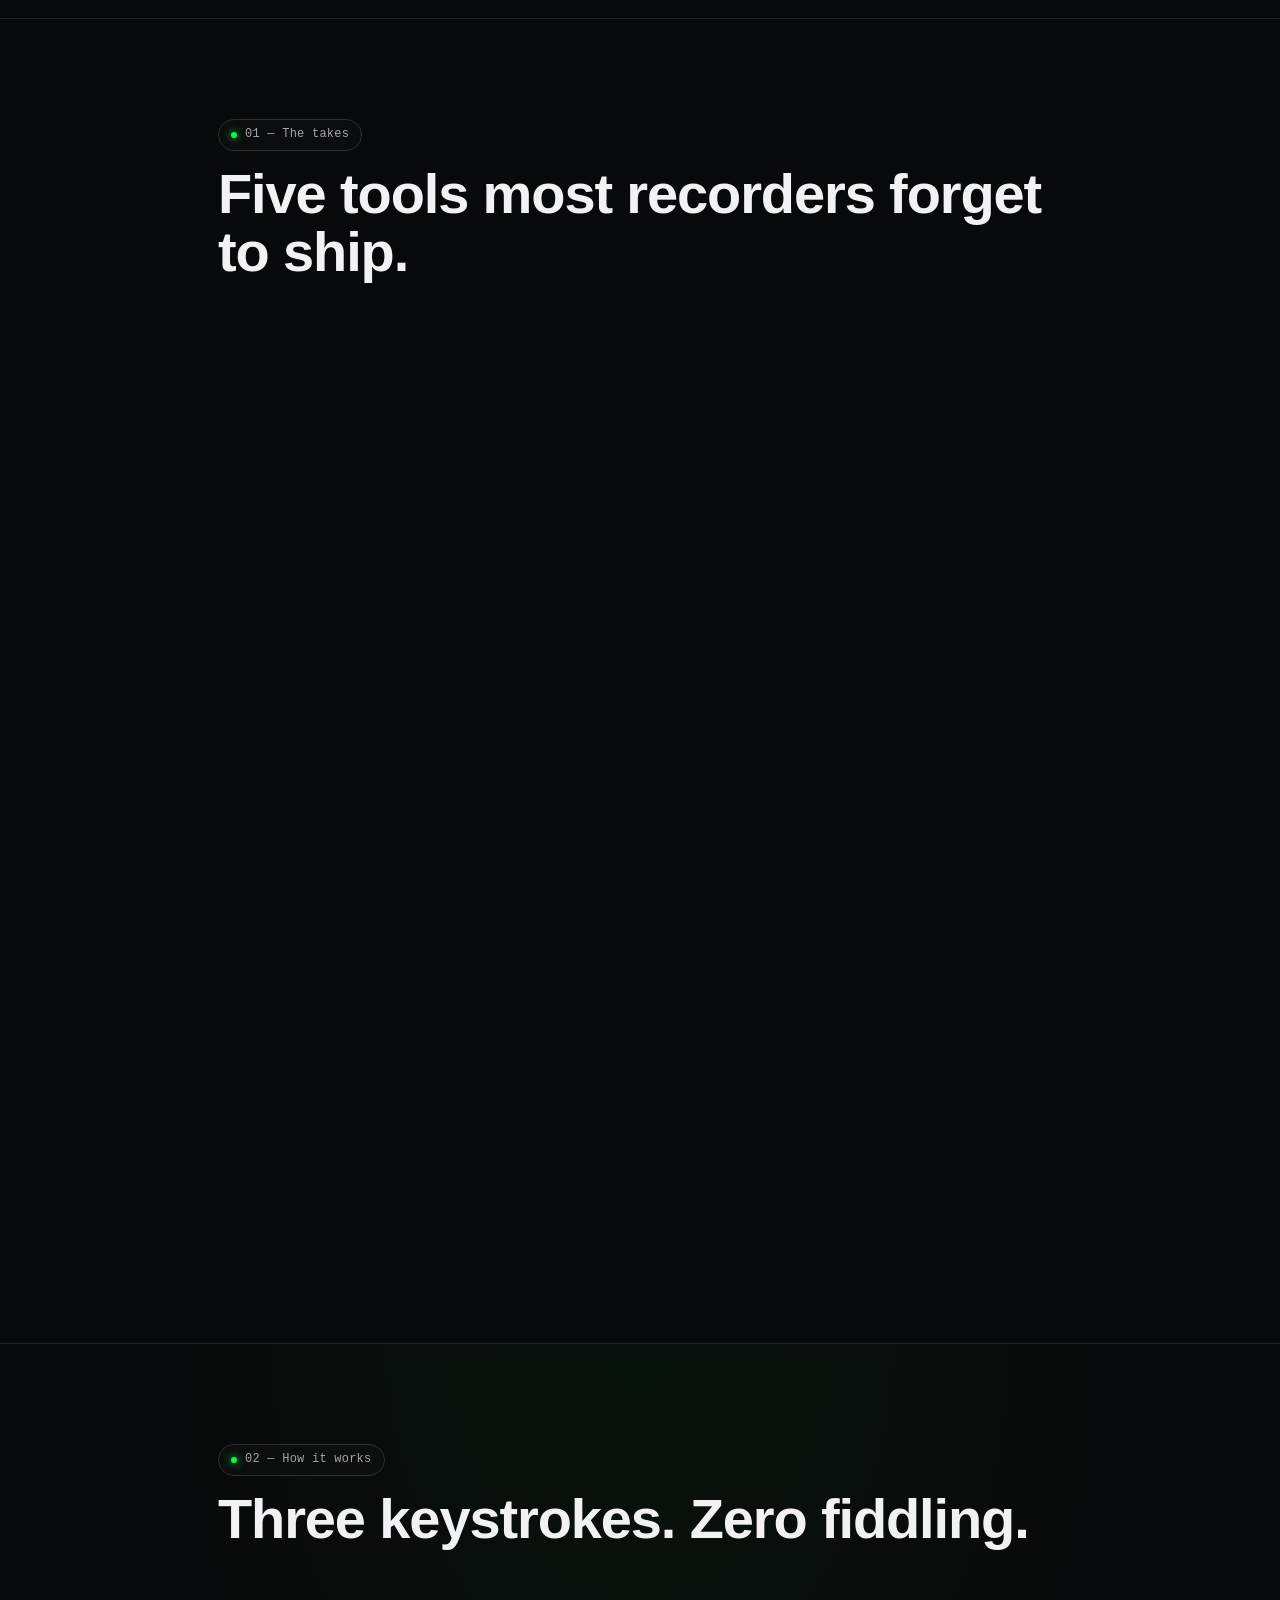
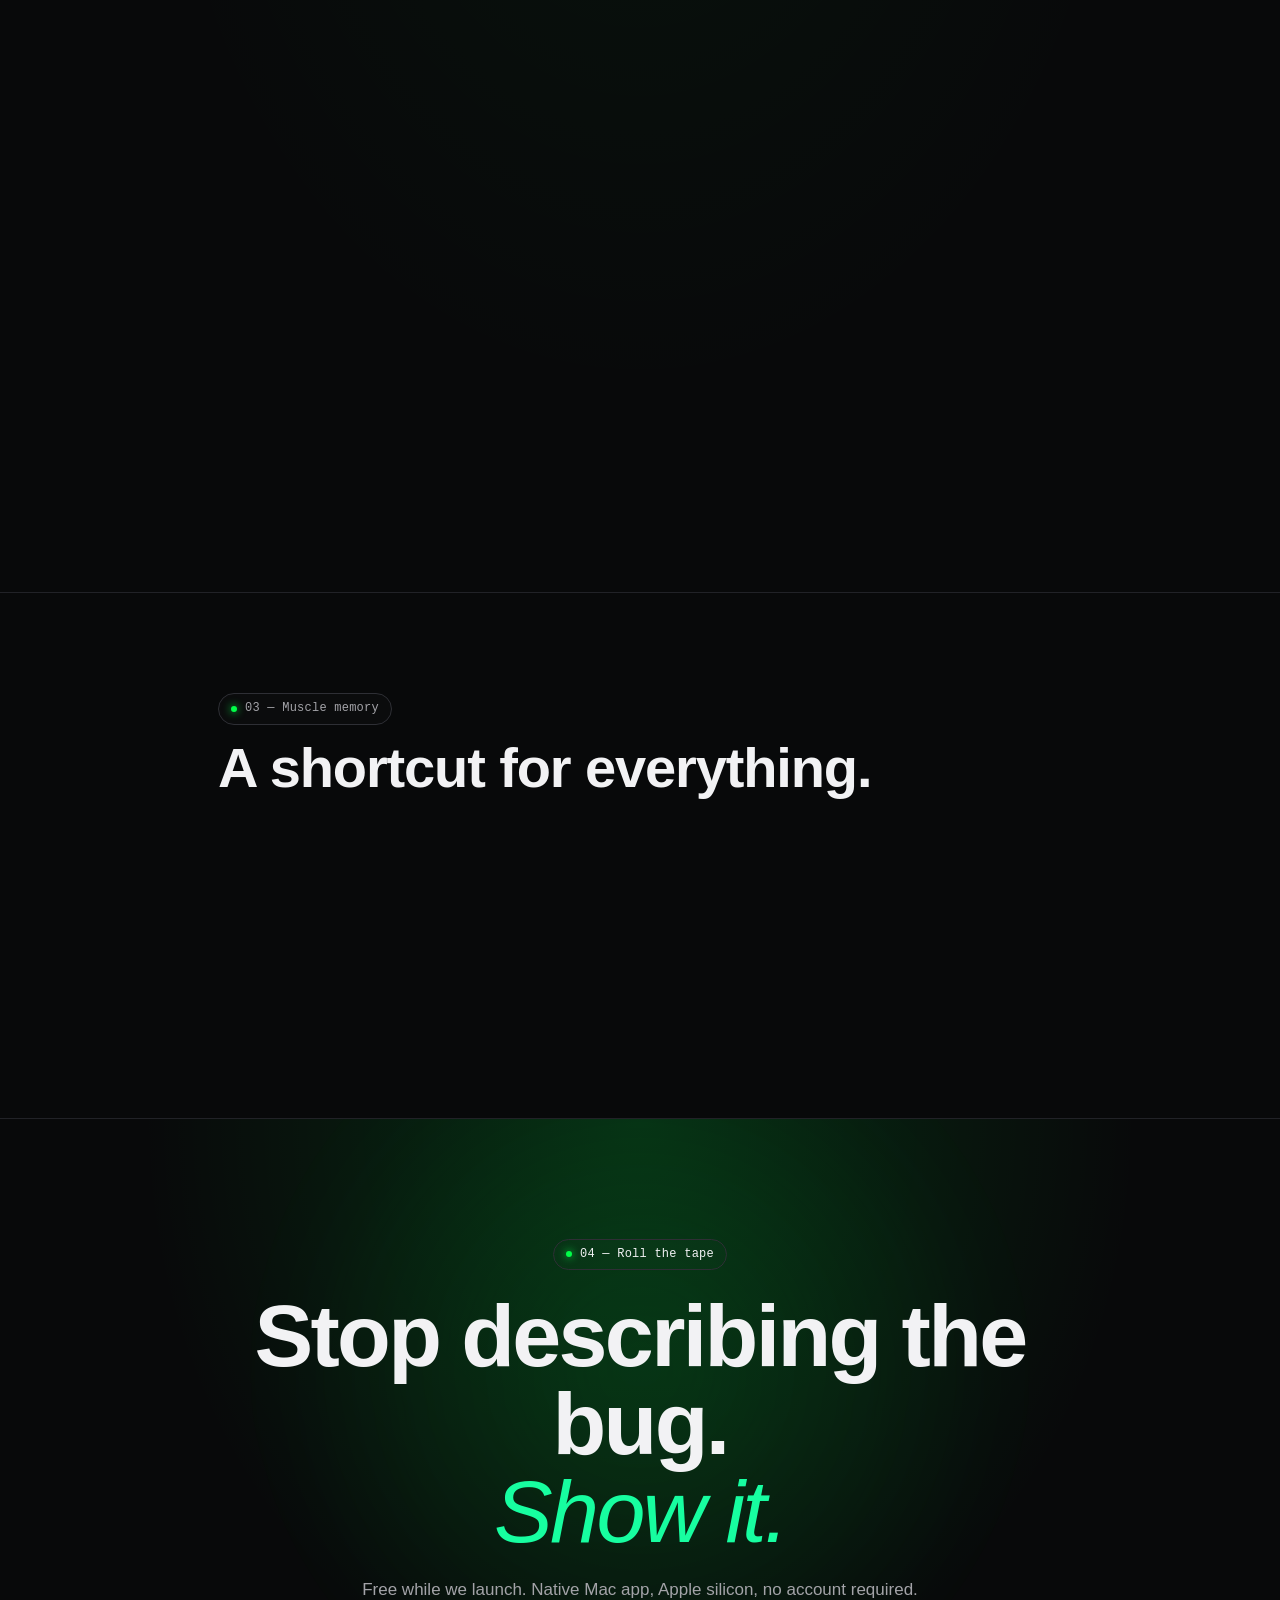
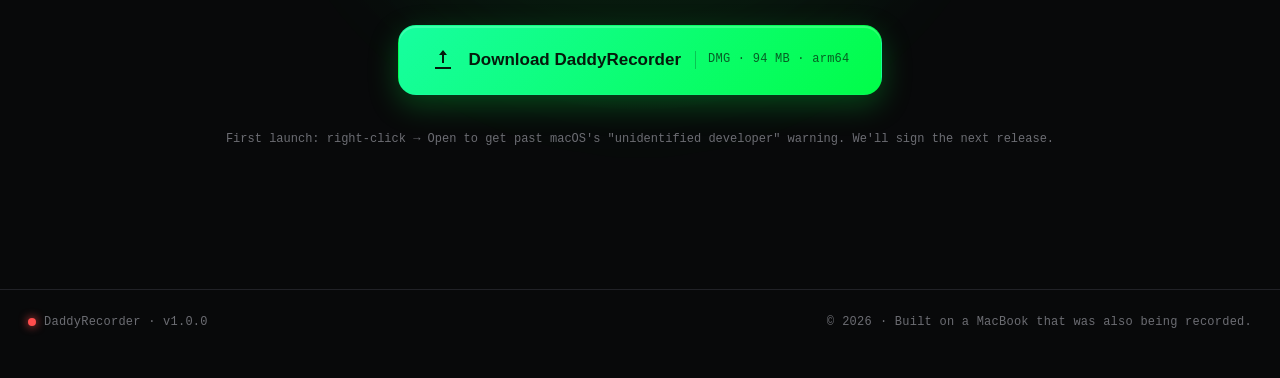
==== commit b2fc022f: "feat: SEO, Open Graph, favicon, sitemap • Favicon (SVG + 180px apple-touch-icon PNG) from the brand " ====
--- a/index.html
+++ b/index.html
@@ -2,12 +2,61 @@
 <html lang="en">
 <head>
   <meta charset="UTF-8" />
-  <meta name="viewport" content="width=device-width, initial-scale=1" />
+  <meta name="viewport" content="width=device-width, initial-scale=1, viewport-fit=cover" />
+
+  <!-- Primary SEO -->
   <title>DaddyRecorder — The screen recorder that edits itself</title>
-  <meta name="description" content="A native Mac screen recorder that records, zooms, and polishes your clips automatically. Built for creators, devs, and demo makers." />
-  <meta property="og:title" content="DaddyRecorder" />
-  <meta property="og:description" content="The screen recorder that edits itself." />
+  <meta name="description" content="A native Mac screen recorder that records, zooms, and polishes your clips automatically. Auto-zoom on every click, webcam effects, instant editor. Free to launch." />
+  <meta name="keywords" content="screen recorder, mac screen recorder, loom alternative, screen studio alternative, auto zoom recorder, webcam recorder, native mac app" />
+  <meta name="author" content="Zaid" />
+  <meta name="robots" content="index, follow" />
+  <meta name="theme-color" content="#08090a" />
+  <meta name="color-scheme" content="dark" />
+  <link rel="canonical" href="https://daddyrecorder.com/" />
+
+  <!-- Open Graph (Facebook, LinkedIn, Discord, etc.) -->
   <meta property="og:type" content="website" />
+  <meta property="og:site_name" content="DaddyRecorder" />
+  <meta property="og:title" content="DaddyRecorder — The screen recorder that edits itself" />
+  <meta property="og:description" content="Record. Click anywhere. DaddyRecorder pulls the camera in, smooths the cursor, zooms into what matters, and hands you a clip your viewers will actually watch." />
+  <meta property="og:url" content="https://daddyrecorder.com/" />
+  <meta property="og:image" content="https://daddyrecorder.com/assets/og-image.png" />
+  <meta property="og:image:width" content="1200" />
+  <meta property="og:image:height" content="630" />
+  <meta property="og:image:alt" content="DaddyRecorder — the screen recorder that edits itself" />
+  <meta property="og:locale" content="en_US" />
+
+  <!-- Twitter / X Card -->
+  <meta name="twitter:card" content="summary_large_image" />
+  <meta name="twitter:title" content="DaddyRecorder — the screen recorder that edits itself" />
+  <meta name="twitter:description" content="A native Mac screen recorder with auto-zoom, webcam effects, and an editor that's already done. Free to launch." />
+  <meta name="twitter:image" content="https://daddyrecorder.com/assets/og-image.png" />
+
+  <!-- Favicons + app icons -->
+  <link rel="icon" type="image/svg+xml" href="assets/favicon.svg" />
+  <link rel="apple-touch-icon" sizes="180x180" href="assets/apple-touch-icon.png" />
+  <meta name="apple-mobile-web-app-title" content="DaddyRecorder" />
+  <meta name="application-name" content="DaddyRecorder" />
+
+  <!-- Structured data (Schema.org SoftwareApplication) — helps Google
+       render rich results with platform, price, and description. -->
+  <script type="application/ld+json">
+  {
+    "@context": "https://schema.org",
+    "@type": "SoftwareApplication",
+    "name": "DaddyRecorder",
+    "applicationCategory": "MultimediaApplication",
+    "operatingSystem": "macOS (Apple Silicon)",
+    "offers": {
+      "@type": "Offer",
+      "price": "0",
+      "priceCurrency": "USD"
+    },
+    "downloadUrl": "https://github.com/Xaid-vfx/daddyrecorder-site/releases/latest/download/DaddyRecorder.dmg",
+    "description": "A native Mac screen recorder that records, zooms, and polishes your clips automatically."
+  }
+  </script>
+
   <link rel="stylesheet" href="styles.css" />
 
   <!-- Analytics — Plausible (cookieless, GDPR-friendly). Replace the
@@ -36,7 +85,6 @@
       <a href="#what">What it does</a>
       <a href="#how">How it works</a>
       <a href="#shortcuts">Shortcuts</a>
-      <a href="#editor">Editor</a>
     </nav>
     <div class="hud-right">
       <a class="btn btn-ghost" href="#download">Download</a>
@@ -46,11 +94,6 @@
   <!-- ==== HERO ==== -->
   <section class="hero">
     <div class="hero-inner">
-      <div class="hero-badge">
-        <span class="badge-dot"></span>
-        <span>Screen recording, reimagined</span>
-      </div>
-
       <div class="eyebrow mono">
         <span class="green-dot"></span>
         A native Mac app · 94 MB · Apple silicon
@@ -329,90 +372,12 @@
     </div>
   </section>
 
-  <!-- ==== EDITOR SECTION ==== -->
-  <section class="editor-section" id="editor">
-    <header class="section-head">
-      <div class="eyebrow mono">
-        <span class="green-dot"></span>
-        04 — The editor
-      </div>
-      <h2 class="section-title">Edit like it's <em>effortless.</em></h2>
-      <p class="section-sub">Clean timeline. Easy controls. Everything you need, nothing you don't.</p>
-    </header>
-
-    <div class="editor-preview">
-      <div class="editor-mockup">
-        <div class="editor-toolbar">
-          <div class="editor-play">
-            <svg width="16" height="16" viewBox="0 0 16 16" fill="currentColor">
-              <path d="M4 3L13 8L4 13V3Z"/>
-            </svg>
-          </div>
-          <span class="editor-time mono">00:05 / 00:29</span>
-          <div class="editor-progress">
-            <div class="editor-progress-fill"></div>
-            <div class="editor-progress-handle"></div>
-          </div>
-          <button class="btn btn-primary btn-editor">Export Video</button>
-        </div>
-        <div class="editor-timeline">
-          <div class="timeline-track">
-            <div class="timeline-clip"></div>
-            <div class="timeline-clip"></div>
-            <div class="timeline-clip"></div>
-            <div class="timeline-clip"></div>
-            <div class="timeline-clip"></div>
-          </div>
-          <div class="timeline-waveform"></div>
-        </div>
-        <div class="editor-tools">
-          <button class="tool-btn" title="Split">
-            <svg width="16" height="16" viewBox="0 0 24 24" fill="none" stroke="currentColor" stroke-width="2">
-              <line x1="12" y1="2" x2="12" y2="22"/>
-              <polyline points="6 6 12 12 6 18"/>
-              <polyline points="18 6 12 12 18 18"/>
-            </svg>
-          </button>
-          <span class="tool-divider">·</span>
-          <button class="tool-btn" title="Zoom In">
-            <svg width="16" height="16" viewBox="0 0 24 24" fill="none" stroke="currentColor" stroke-width="2">
-              <circle cx="11" cy="11" r="8"/>
-              <line x1="21" y1="21" x2="16.65" y2="16.65"/>
-              <line x1="11" y1="8" x2="11" y2="14"/>
-              <line x1="8" y1="11" x2="14" y2="11"/>
-            </svg>
-          </button>
-          <span class="tool-divider">·</span>
-          <button class="tool-btn" title="Zoom Out">
-            <svg width="16" height="16" viewBox="0 0 24 24" fill="none" stroke="currentColor" stroke-width="2">
-              <circle cx="11" cy="11" r="8"/>
-              <line x1="21" y1="21" x2="16.65" y2="16.65"/>
-              <line x1="8" y1="11" x2="14" y2="11"/>
-            </svg>
-          </button>
-          <button class="tool-btn" title="Delete">
-            <svg width="16" height="16" viewBox="0 0 24 24" fill="none" stroke="currentColor" stroke-width="2">
-              <polyline points="3 6 5 6 21 6"/>
-              <path d="M19 6v14a2 2 0 0 1-2 2H7a2 2 0 0 1-2-2V6m3 0V4a2 2 0 0 1 2-2h4a2 2 0 0 1 2 2v2"/>
-            </svg>
-          </button>
-          <button class="tool-btn" title="Copy">
-            <svg width="16" height="16" viewBox="0 0 24 24" fill="none" stroke="currentColor" stroke-width="2">
-              <rect x="9" y="9" width="13" height="13" rx="2" ry="2"/>
-              <path d="M5 15H4a2 2 0 0 1-2-2V4a2 2 0 0 1 2-2h9a2 2 0 0 1 2 2v1"/>
-            </svg>
-          </button>
-        </div>
-      </div>
-    </div>
-  </section>
-
   <!-- ==== DOWNLOAD ==== -->
   <section class="download" id="download">
     <div class="download-inner">
       <div class="eyebrow mono eyebrow-white">
         <span class="green-dot"></span>
-        05 — Roll the tape
+        04 — Roll the tape
       </div>
       <h2 class="download-title">
         Stop describing the bug.<br />
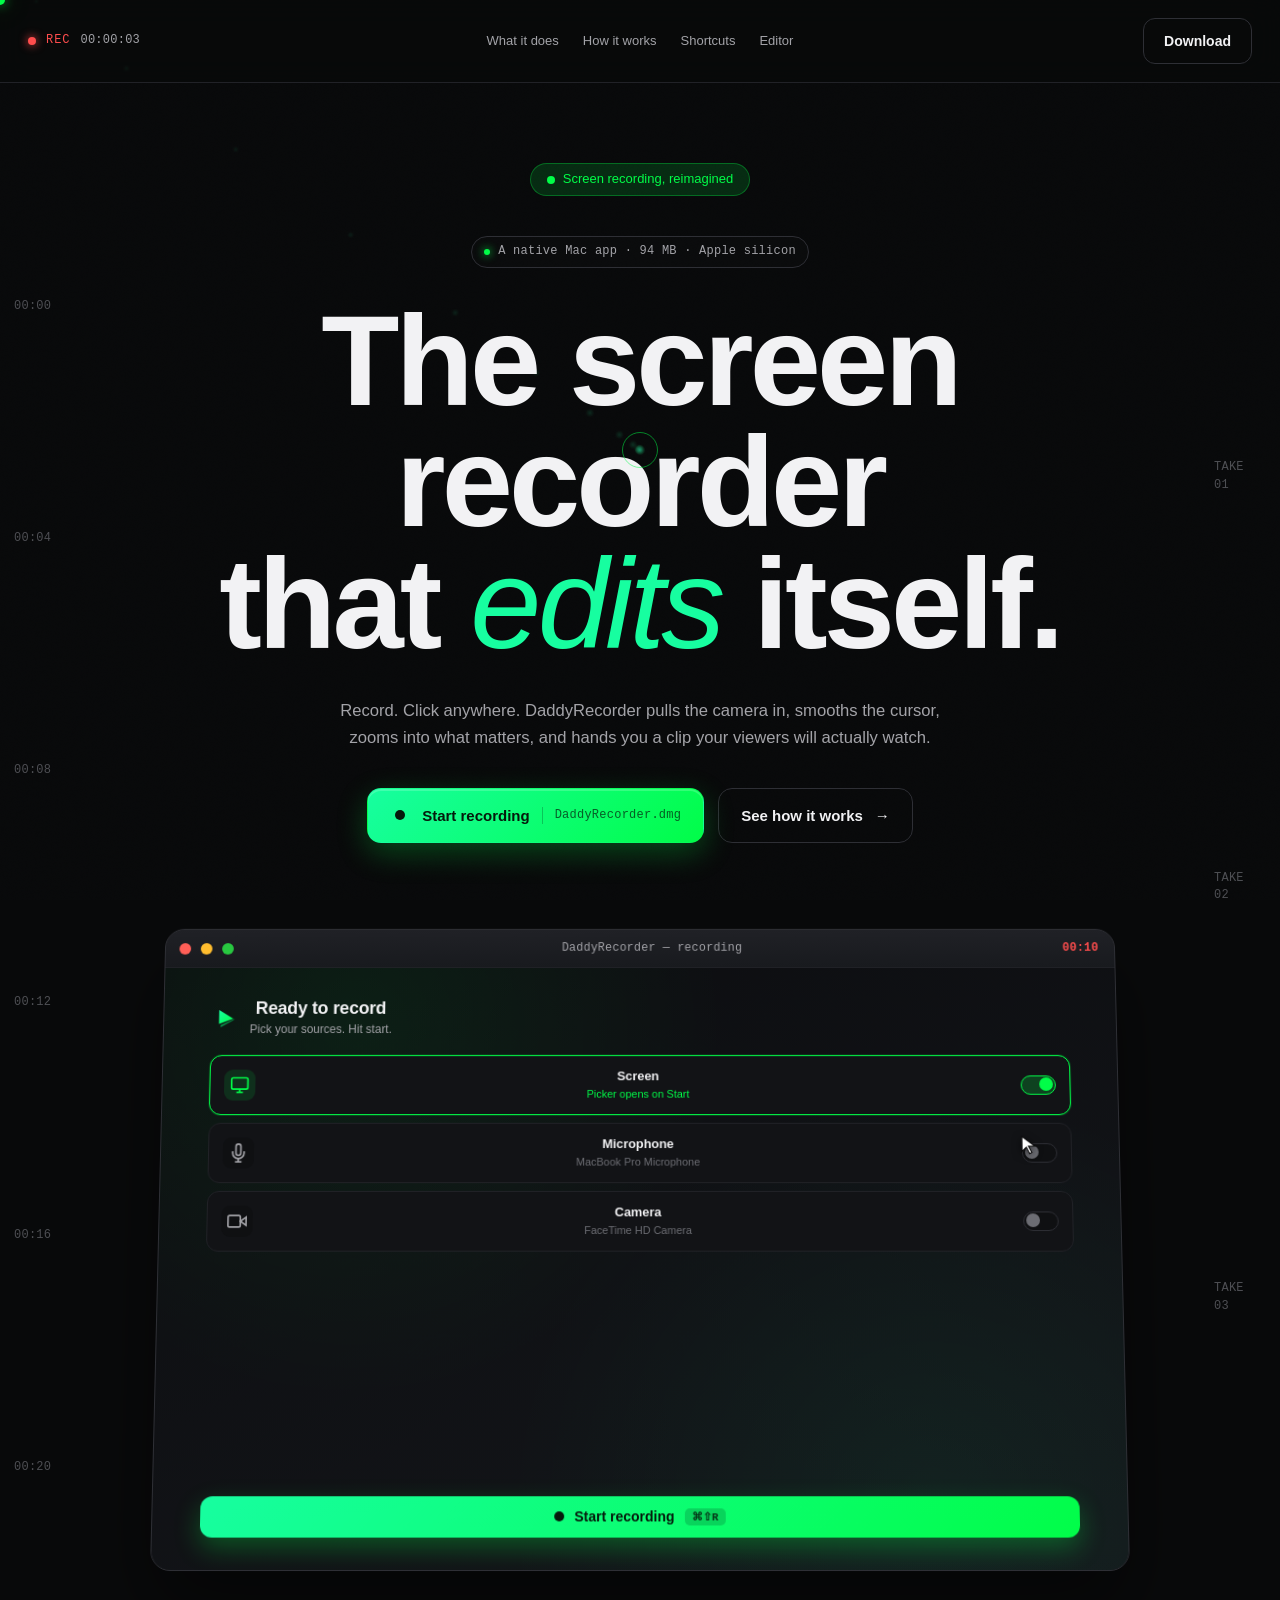
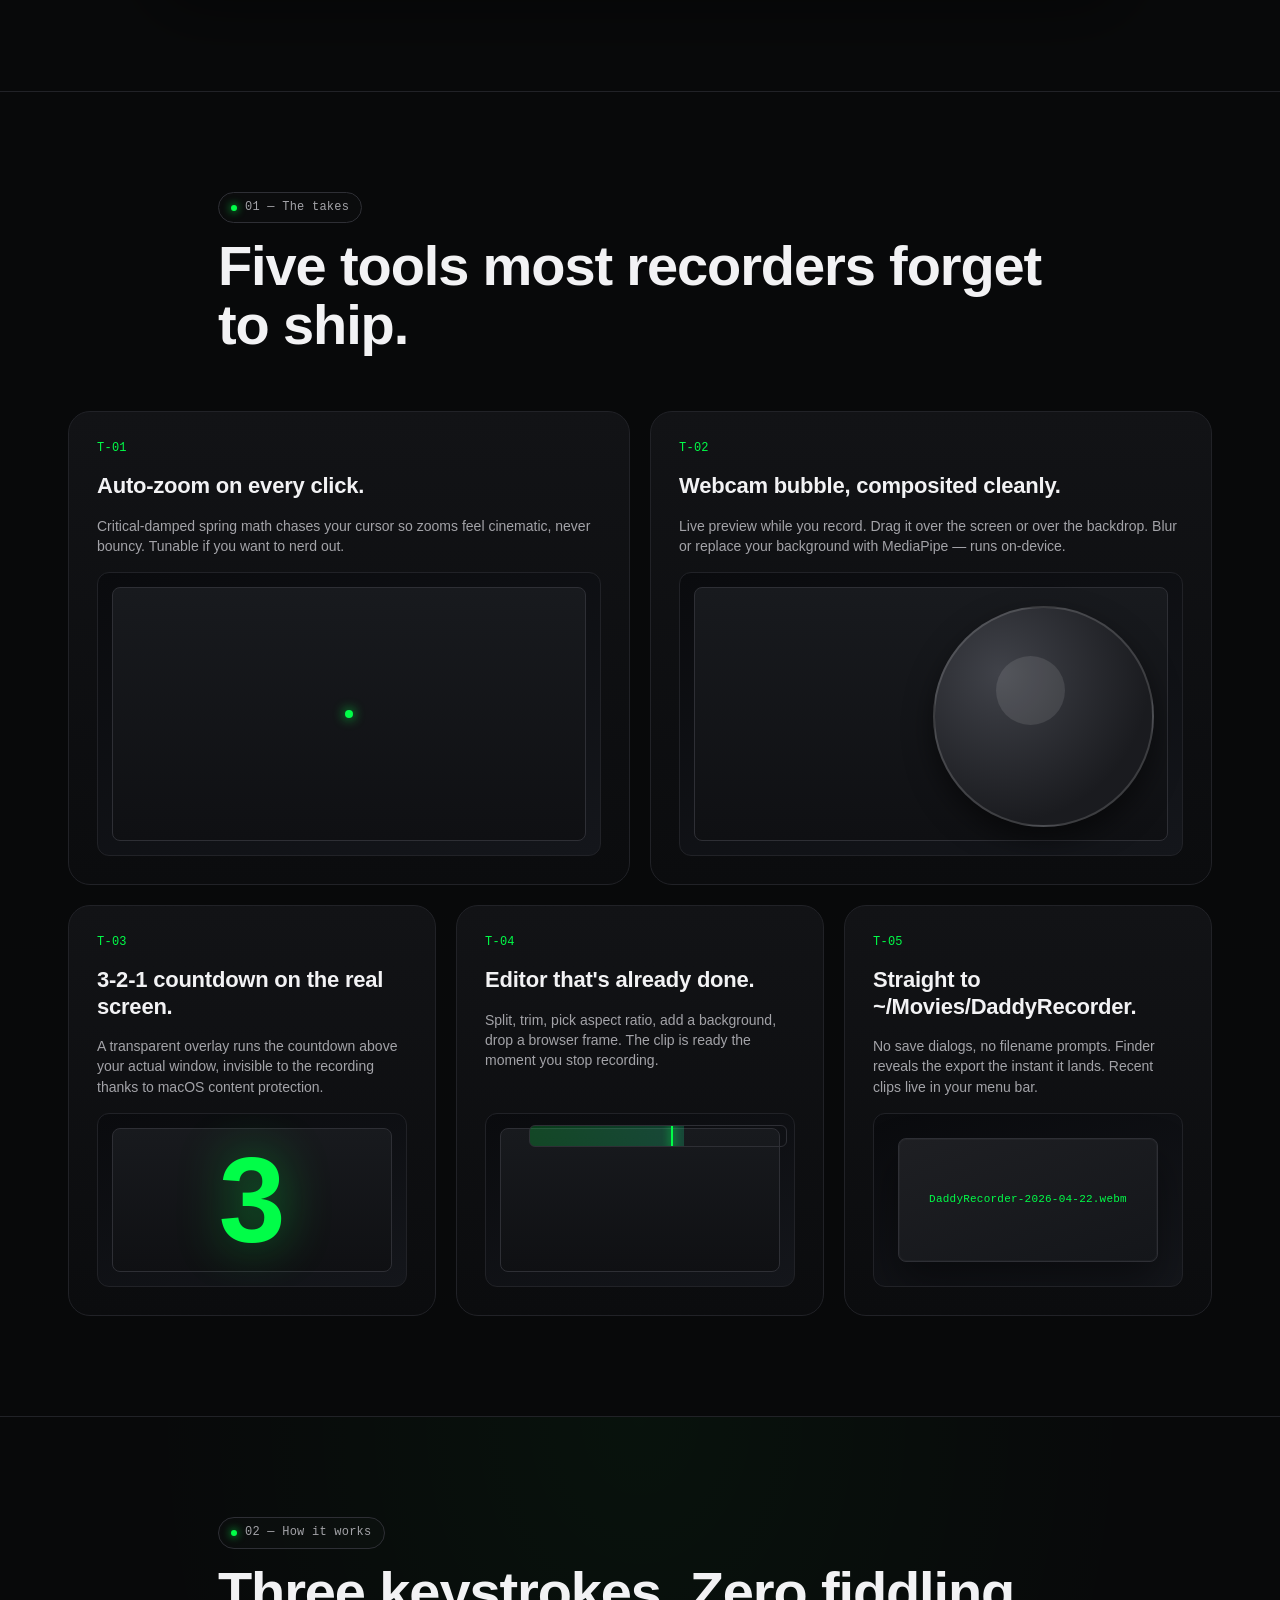
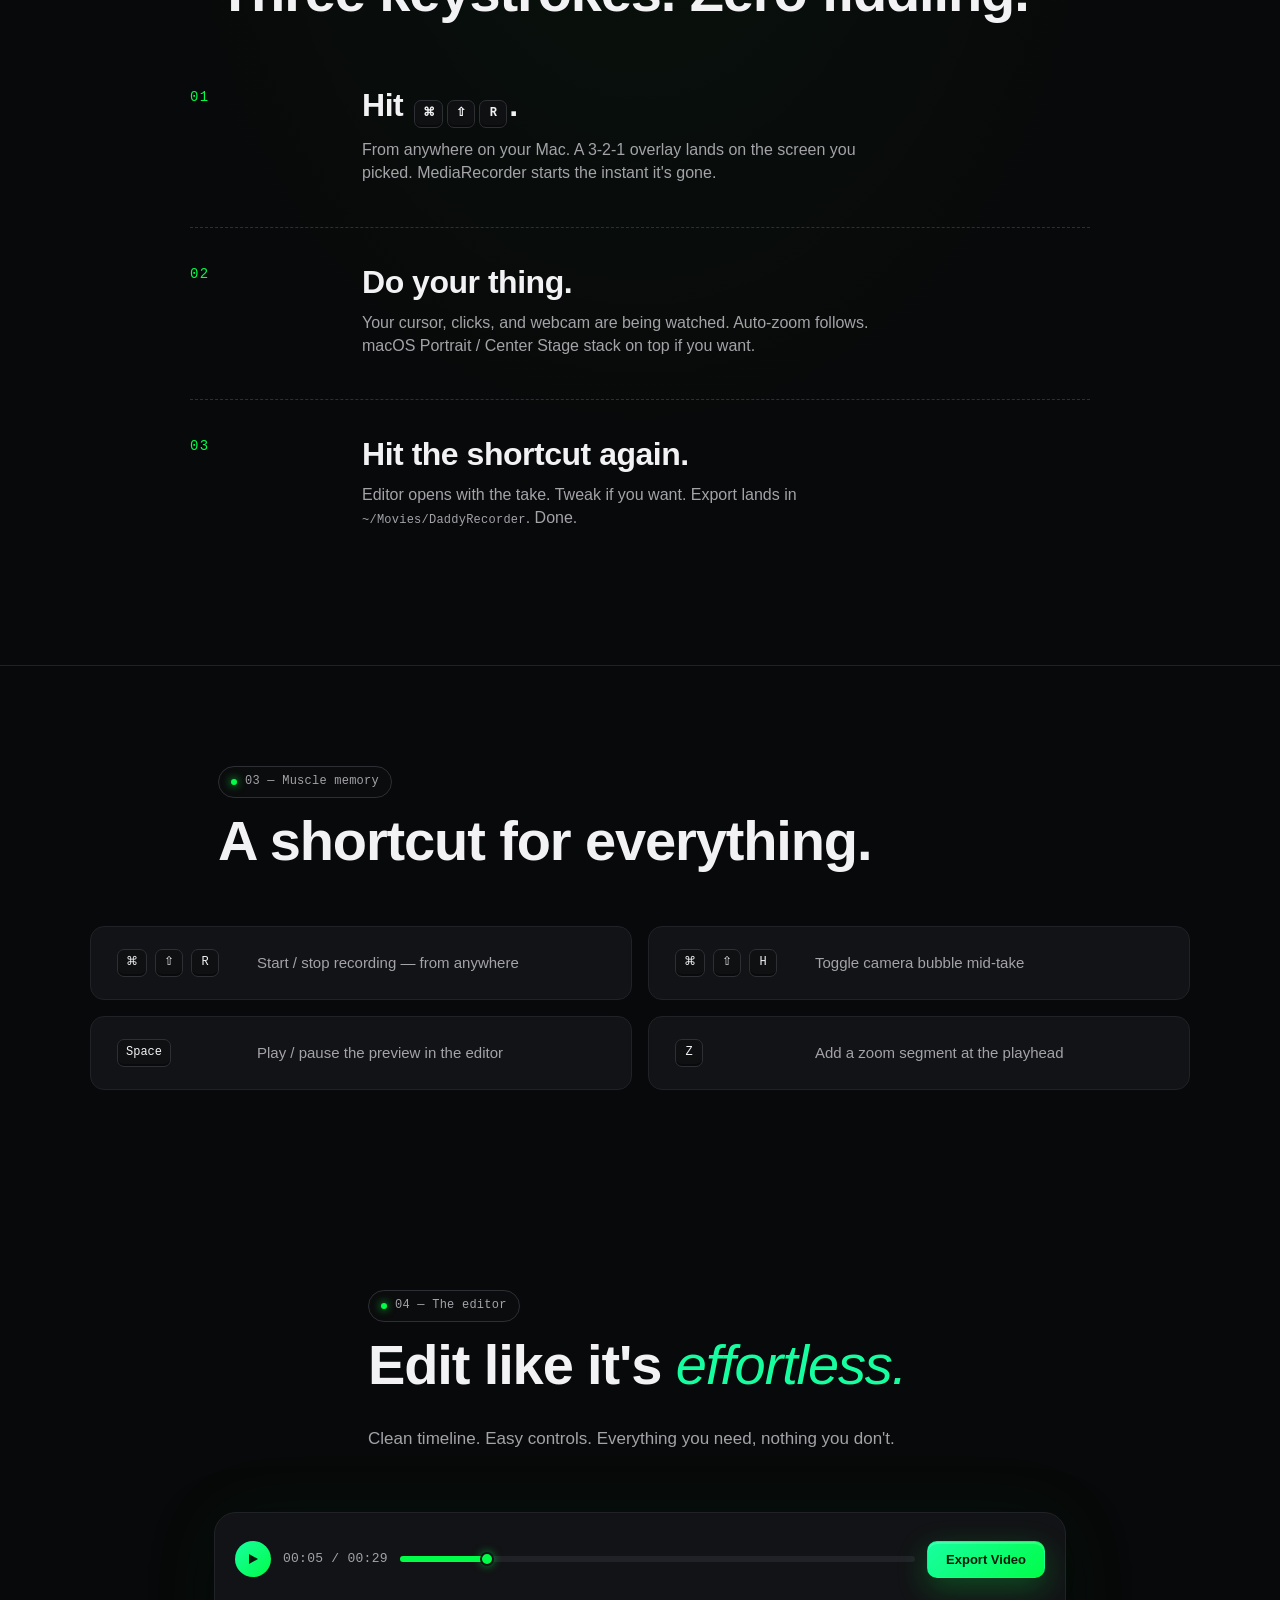
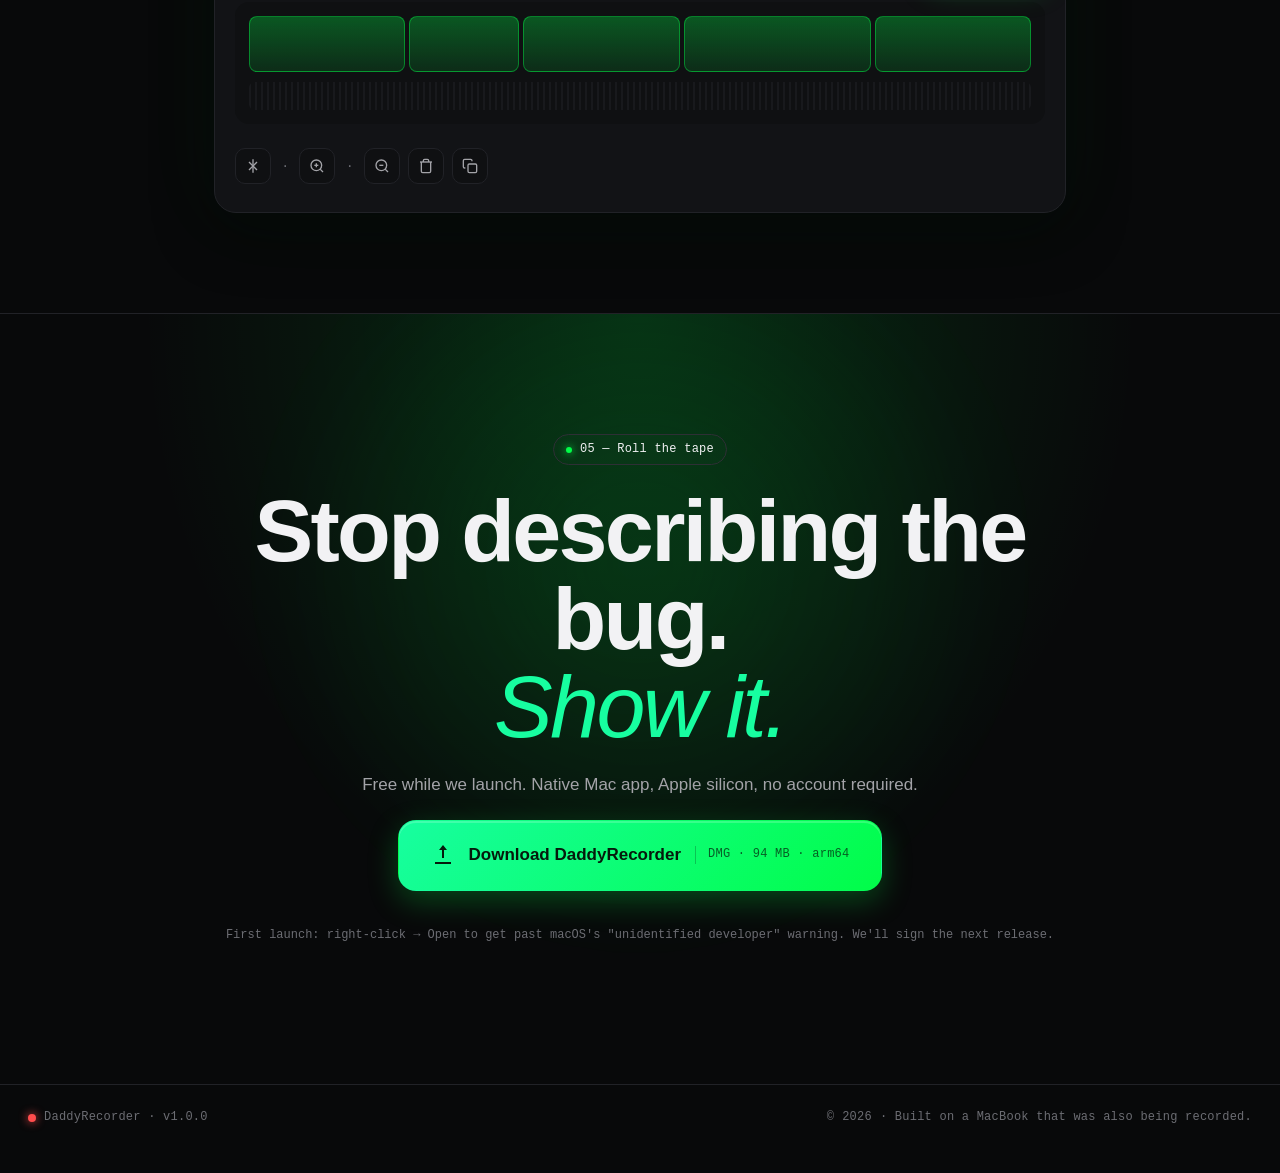
==== commit 069abb88: "Merge pull request #1 from Xaid-vfx/anas/landing-page Add hero badge, editor section, and hero image" ====
--- a/index.html
+++ b/index.html
@@ -85,6 +85,7 @@
       <a href="#what">What it does</a>
       <a href="#how">How it works</a>
       <a href="#shortcuts">Shortcuts</a>
+      <a href="#editor">Editor</a>
     </nav>
     <div class="hud-right">
       <a class="btn btn-ghost" href="#download">Download</a>
@@ -94,6 +95,11 @@
   <!-- ==== HERO ==== -->
   <section class="hero">
     <div class="hero-inner">
+      <div class="hero-badge">
+        <span class="badge-dot"></span>
+        <span>Screen recording, reimagined</span>
+      </div>
+
       <div class="eyebrow mono">
         <span class="green-dot"></span>
         A native Mac app · 94 MB · Apple silicon
@@ -372,12 +378,90 @@
     </div>
   </section>
 
+  <!-- ==== EDITOR SECTION ==== -->
+  <section class="editor-section" id="editor">
+    <header class="section-head">
+      <div class="eyebrow mono">
+        <span class="green-dot"></span>
+        04 — The editor
+      </div>
+      <h2 class="section-title">Edit like it's <em>effortless.</em></h2>
+      <p class="section-sub">Clean timeline. Easy controls. Everything you need, nothing you don't.</p>
+    </header>
+
+    <div class="editor-preview">
+      <div class="editor-mockup">
+        <div class="editor-toolbar">
+          <div class="editor-play">
+            <svg width="16" height="16" viewBox="0 0 16 16" fill="currentColor">
+              <path d="M4 3L13 8L4 13V3Z"/>
+            </svg>
+          </div>
+          <span class="editor-time mono">00:05 / 00:29</span>
+          <div class="editor-progress">
+            <div class="editor-progress-fill"></div>
+            <div class="editor-progress-handle"></div>
+          </div>
+          <button class="btn btn-primary btn-editor">Export Video</button>
+        </div>
+        <div class="editor-timeline">
+          <div class="timeline-track">
+            <div class="timeline-clip"></div>
+            <div class="timeline-clip"></div>
+            <div class="timeline-clip"></div>
+            <div class="timeline-clip"></div>
+            <div class="timeline-clip"></div>
+          </div>
+          <div class="timeline-waveform"></div>
+        </div>
+        <div class="editor-tools">
+          <button class="tool-btn" title="Split">
+            <svg width="16" height="16" viewBox="0 0 24 24" fill="none" stroke="currentColor" stroke-width="2">
+              <line x1="12" y1="2" x2="12" y2="22"/>
+              <polyline points="6 6 12 12 6 18"/>
+              <polyline points="18 6 12 12 18 18"/>
+            </svg>
+          </button>
+          <span class="tool-divider">·</span>
+          <button class="tool-btn" title="Zoom In">
+            <svg width="16" height="16" viewBox="0 0 24 24" fill="none" stroke="currentColor" stroke-width="2">
+              <circle cx="11" cy="11" r="8"/>
+              <line x1="21" y1="21" x2="16.65" y2="16.65"/>
+              <line x1="11" y1="8" x2="11" y2="14"/>
+              <line x1="8" y1="11" x2="14" y2="11"/>
+            </svg>
+          </button>
+          <span class="tool-divider">·</span>
+          <button class="tool-btn" title="Zoom Out">
+            <svg width="16" height="16" viewBox="0 0 24 24" fill="none" stroke="currentColor" stroke-width="2">
+              <circle cx="11" cy="11" r="8"/>
+              <line x1="21" y1="21" x2="16.65" y2="16.65"/>
+              <line x1="8" y1="11" x2="14" y2="11"/>
+            </svg>
+          </button>
+          <button class="tool-btn" title="Delete">
+            <svg width="16" height="16" viewBox="0 0 24 24" fill="none" stroke="currentColor" stroke-width="2">
+              <polyline points="3 6 5 6 21 6"/>
+              <path d="M19 6v14a2 2 0 0 1-2 2H7a2 2 0 0 1-2-2V6m3 0V4a2 2 0 0 1 2-2h4a2 2 0 0 1 2 2v2"/>
+            </svg>
+          </button>
+          <button class="tool-btn" title="Copy">
+            <svg width="16" height="16" viewBox="0 0 24 24" fill="none" stroke="currentColor" stroke-width="2">
+              <rect x="9" y="9" width="13" height="13" rx="2" ry="2"/>
+              <path d="M5 15H4a2 2 0 0 1-2-2V4a2 2 0 0 1 2-2h9a2 2 0 0 1 2 2v1"/>
+            </svg>
+          </button>
+        </div>
+      </div>
+    </div>
+  </section>
+
   <!-- ==== DOWNLOAD ==== -->
   <section class="download" id="download">
     <div class="download-inner">
       <div class="eyebrow mono eyebrow-white">
         <span class="green-dot"></span>
-        04 — Roll the tape
+        05 — Roll the tape
       </div>
       <h2 class="download-title">
         Stop describing the bug.<br />
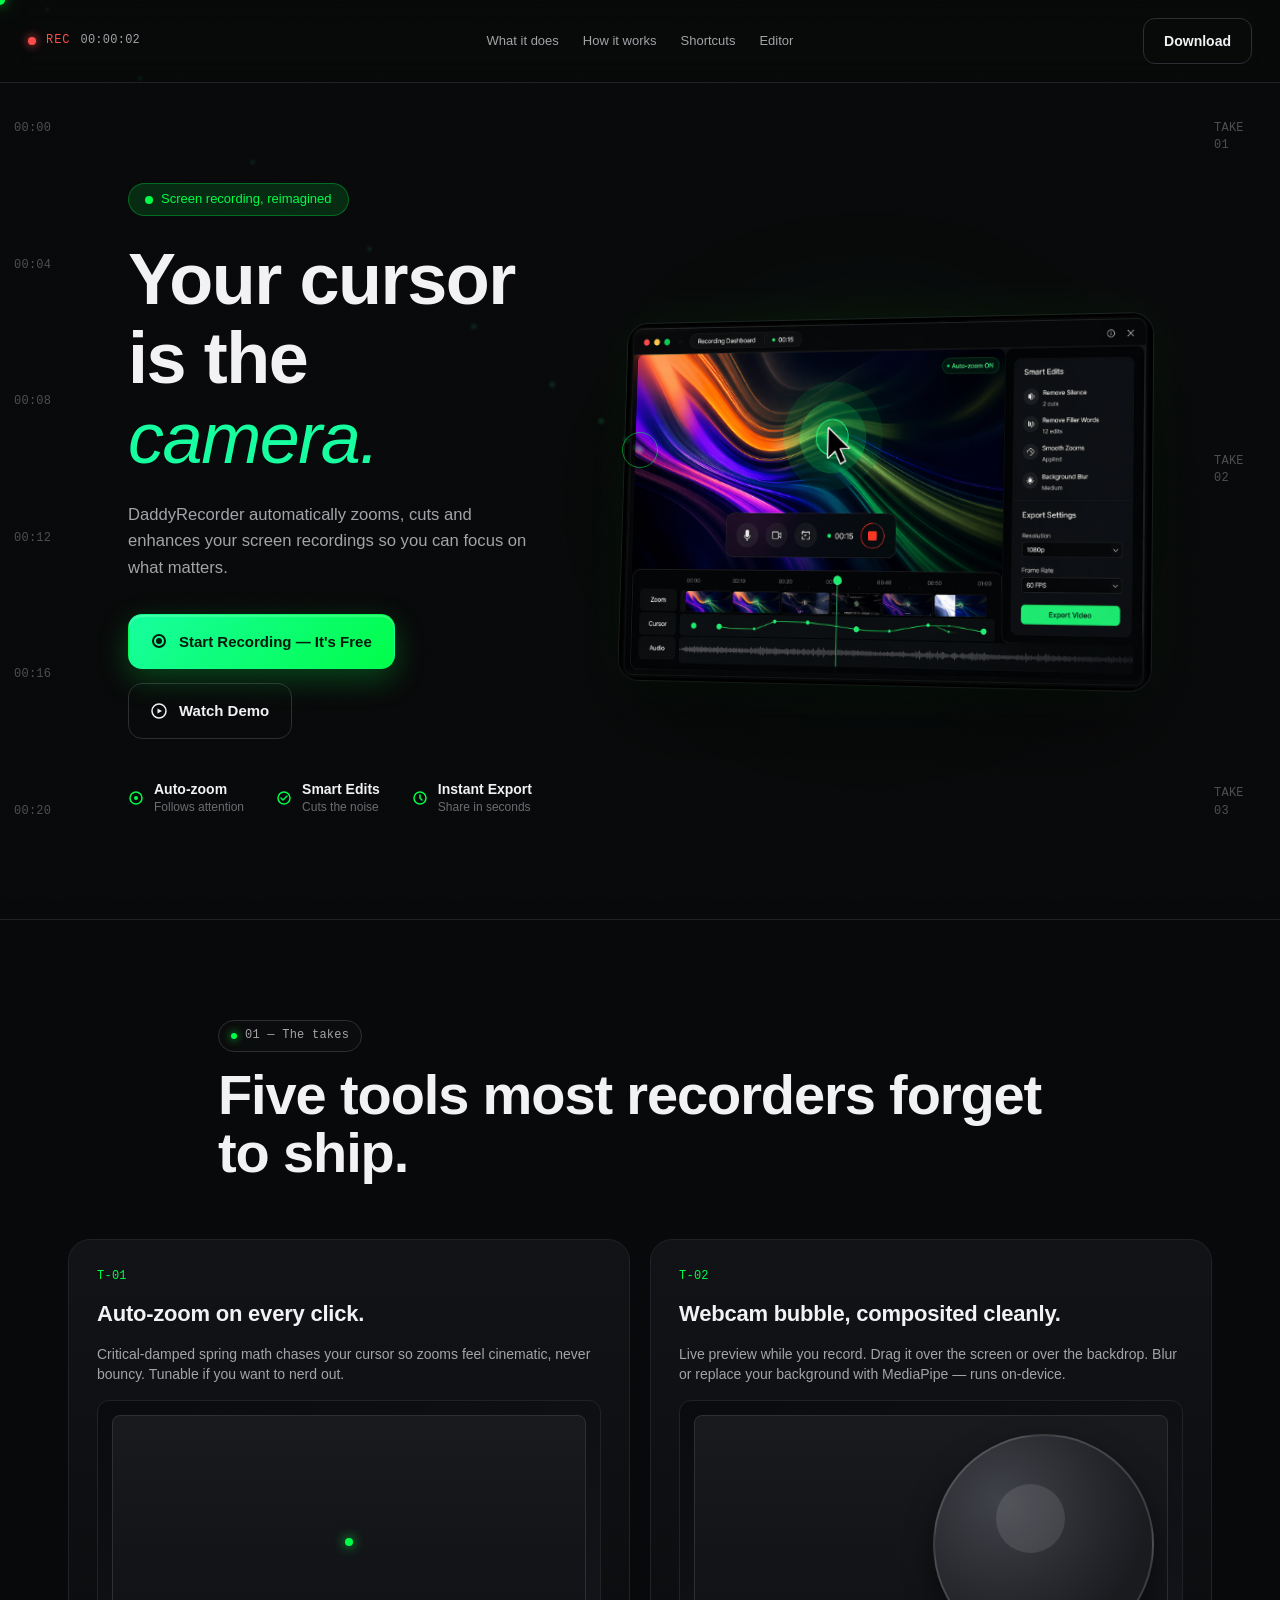
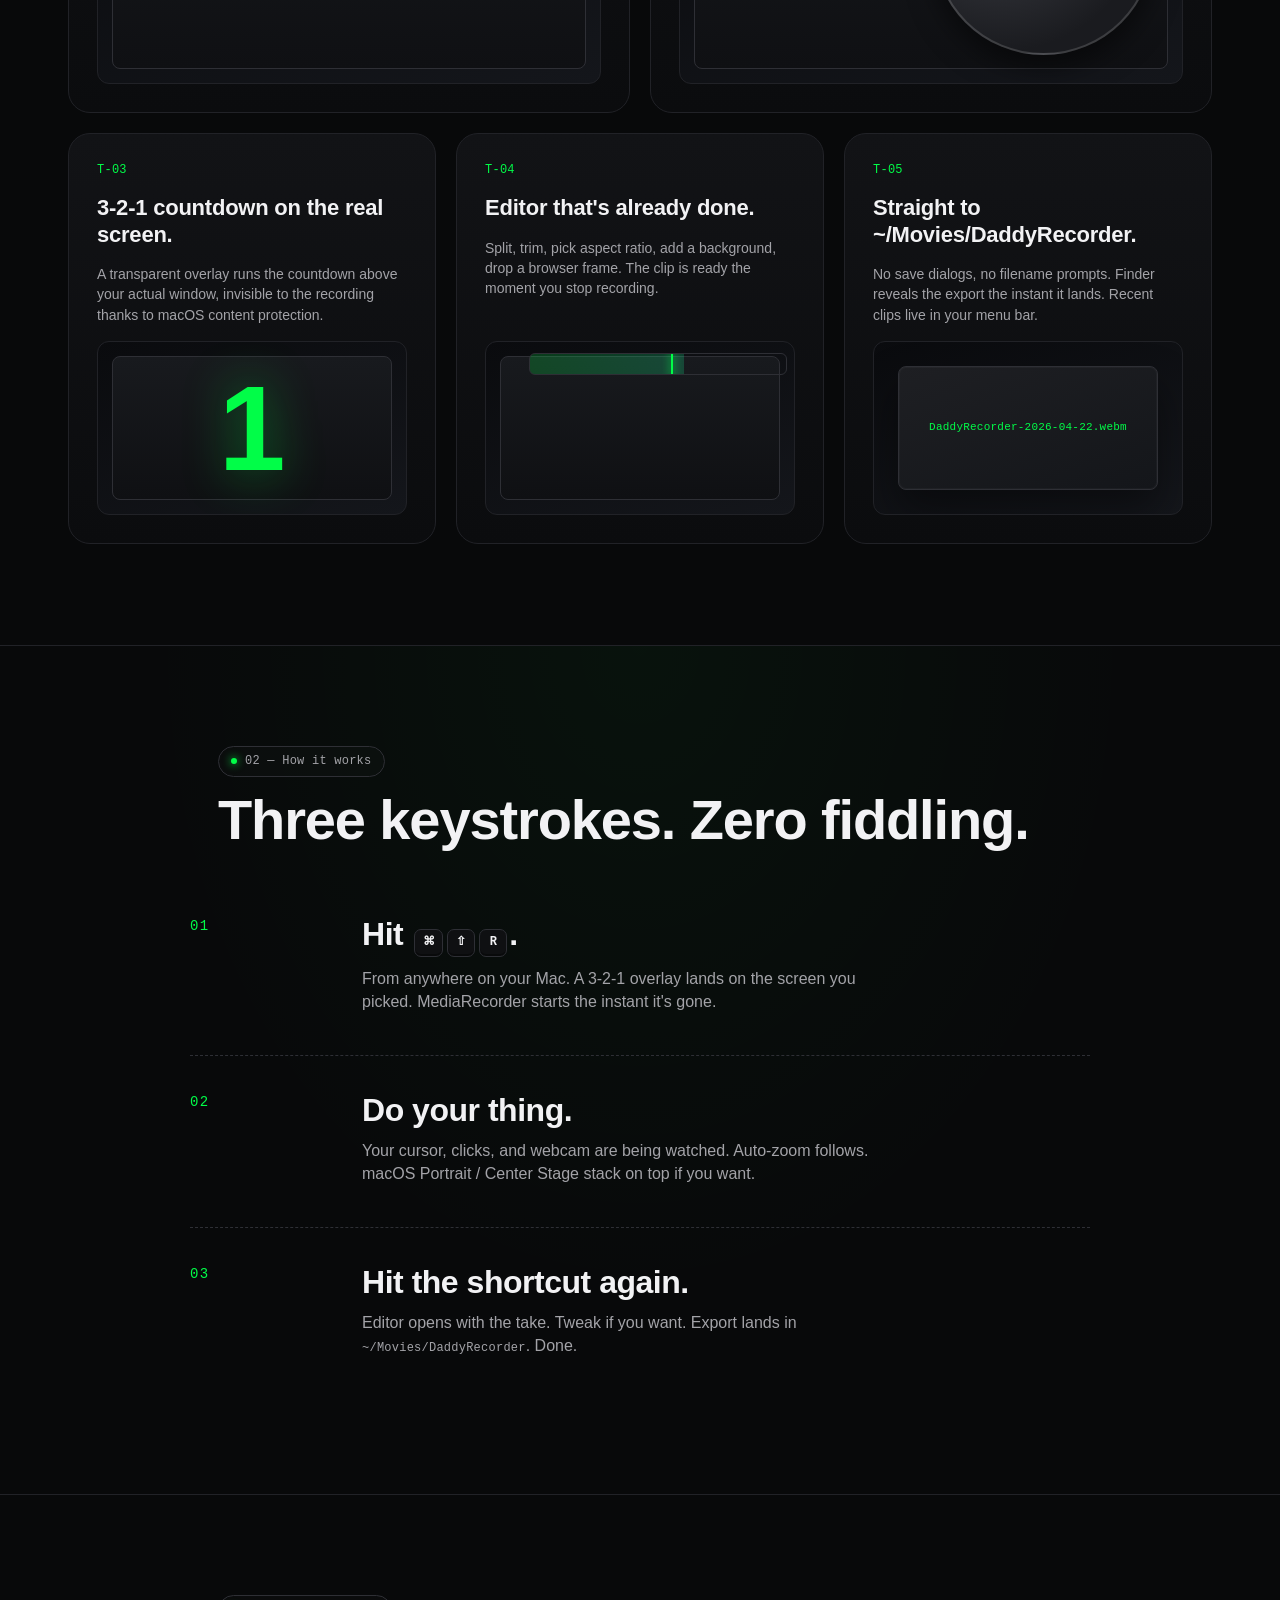
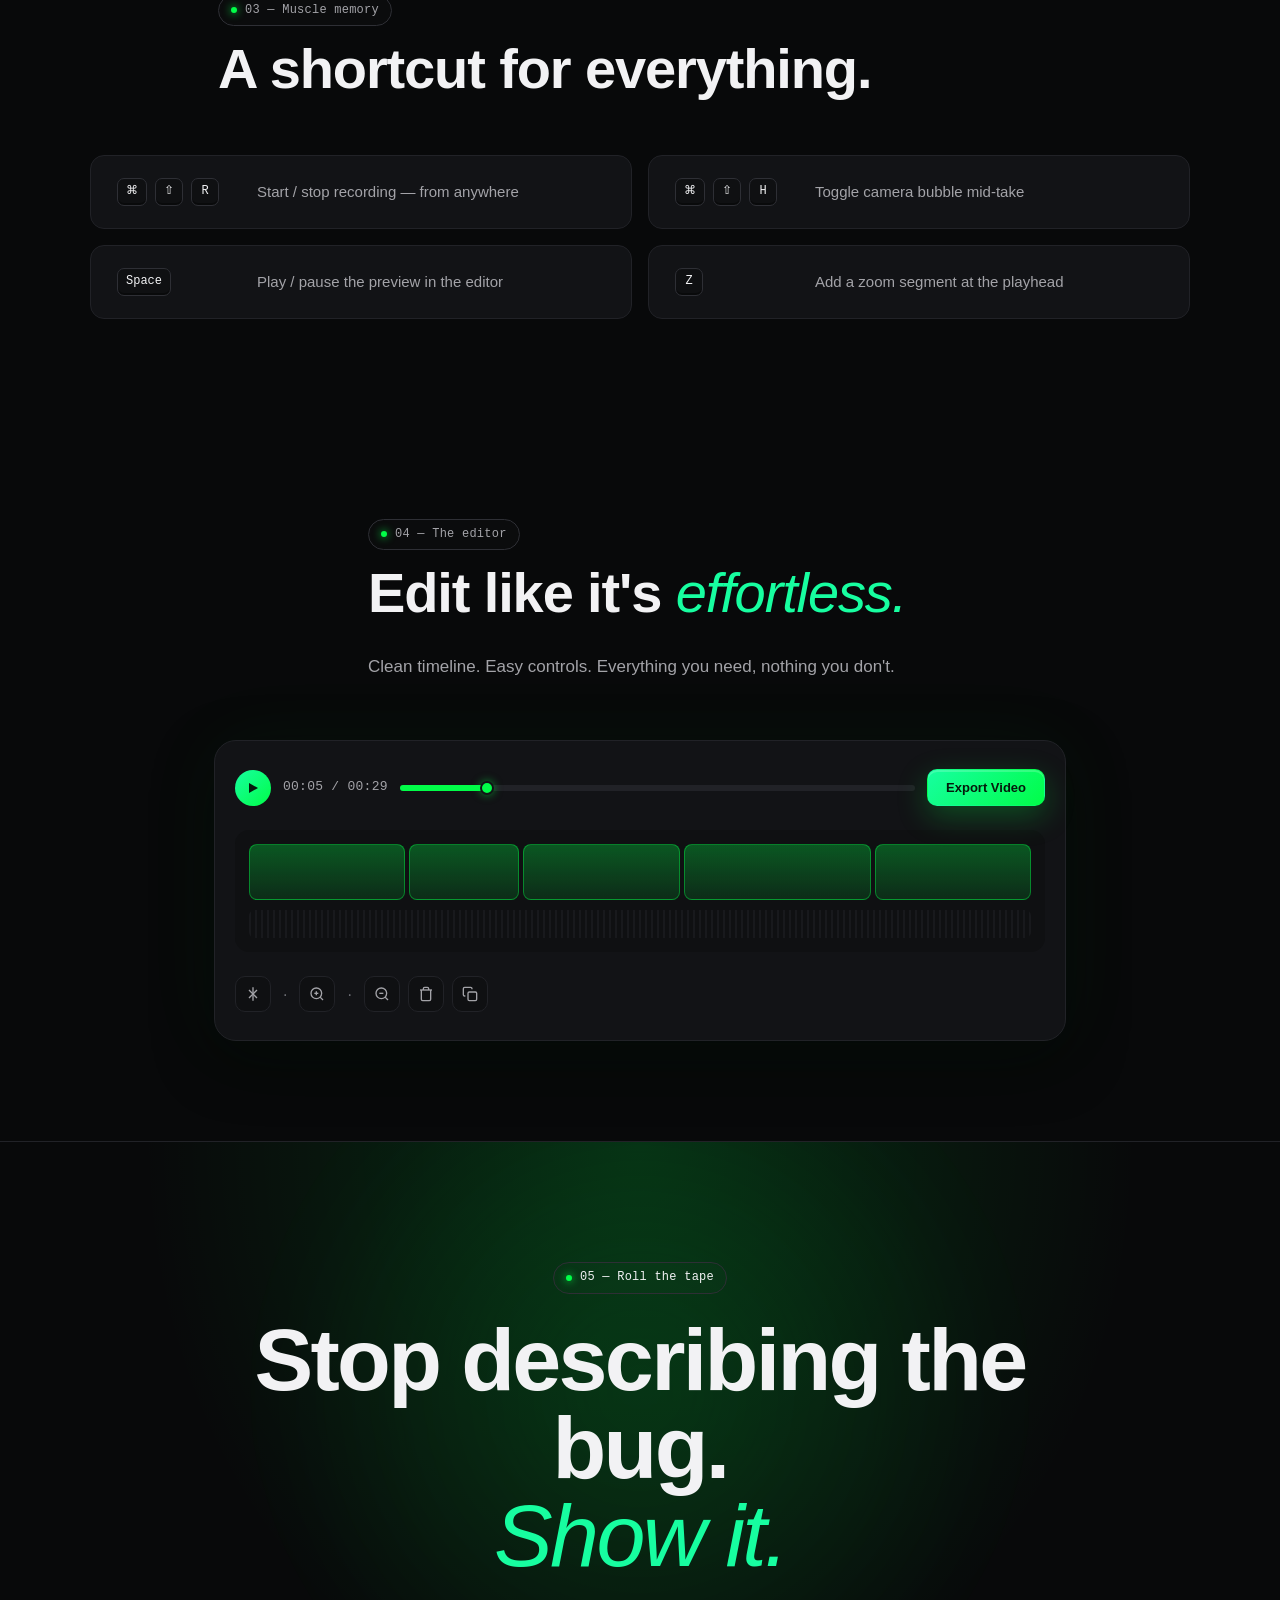
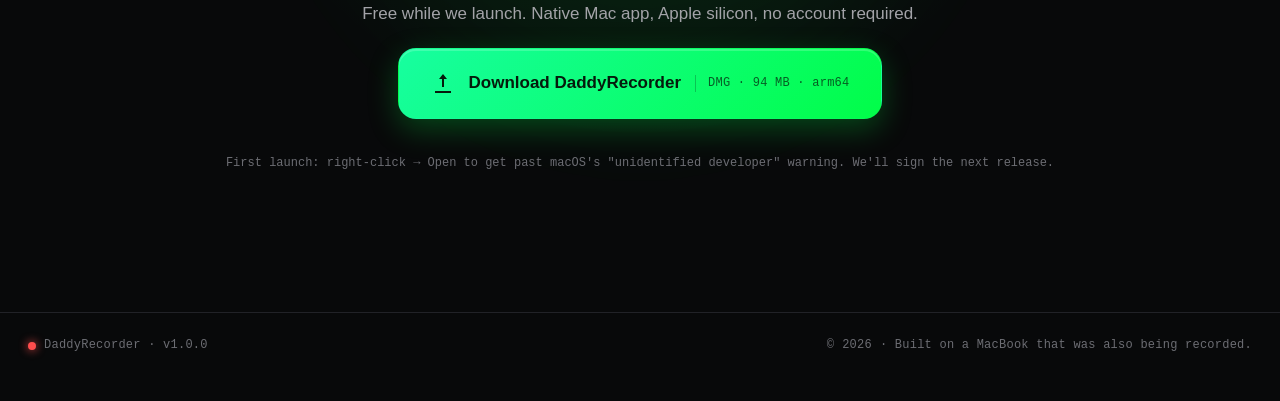
==== commit b57694da: "Restructure hero + fix filmstrip positioning - Two-column hero layout (content left, screenshot righ" ====
--- a/index.html
+++ b/index.html
@@ -2,61 +2,12 @@
 <html lang="en">
 <head>
   <meta charset="UTF-8" />
-  <meta name="viewport" content="width=device-width, initial-scale=1, viewport-fit=cover" />
-
-  <!-- Primary SEO -->
+  <meta name="viewport" content="width=device-width, initial-scale=1" />
   <title>DaddyRecorder — The screen recorder that edits itself</title>
-  <meta name="description" content="A native Mac screen recorder that records, zooms, and polishes your clips automatically. Auto-zoom on every click, webcam effects, instant editor. Free to launch." />
-  <meta name="keywords" content="screen recorder, mac screen recorder, loom alternative, screen studio alternative, auto zoom recorder, webcam recorder, native mac app" />
-  <meta name="author" content="Zaid" />
-  <meta name="robots" content="index, follow" />
-  <meta name="theme-color" content="#08090a" />
-  <meta name="color-scheme" content="dark" />
-  <link rel="canonical" href="https://daddyrecorder.com/" />
-
-  <!-- Open Graph (Facebook, LinkedIn, Discord, etc.) -->
+  <meta name="description" content="A native Mac screen recorder that records, zooms, and polishes your clips automatically. Built for creators, devs, and demo makers." />
+  <meta property="og:title" content="DaddyRecorder" />
+  <meta property="og:description" content="The screen recorder that edits itself." />
   <meta property="og:type" content="website" />
-  <meta property="og:site_name" content="DaddyRecorder" />
-  <meta property="og:title" content="DaddyRecorder — The screen recorder that edits itself" />
-  <meta property="og:description" content="Record. Click anywhere. DaddyRecorder pulls the camera in, smooths the cursor, zooms into what matters, and hands you a clip your viewers will actually watch." />
-  <meta property="og:url" content="https://daddyrecorder.com/" />
-  <meta property="og:image" content="https://daddyrecorder.com/assets/og-image.png" />
-  <meta property="og:image:width" content="1200" />
-  <meta property="og:image:height" content="630" />
-  <meta property="og:image:alt" content="DaddyRecorder — the screen recorder that edits itself" />
-  <meta property="og:locale" content="en_US" />
-
-  <!-- Twitter / X Card -->
-  <meta name="twitter:card" content="summary_large_image" />
-  <meta name="twitter:title" content="DaddyRecorder — the screen recorder that edits itself" />
-  <meta name="twitter:description" content="A native Mac screen recorder with auto-zoom, webcam effects, and an editor that's already done. Free to launch." />
-  <meta name="twitter:image" content="https://daddyrecorder.com/assets/og-image.png" />
-
-  <!-- Favicons + app icons -->
-  <link rel="icon" type="image/svg+xml" href="assets/favicon.svg" />
-  <link rel="apple-touch-icon" sizes="180x180" href="assets/apple-touch-icon.png" />
-  <meta name="apple-mobile-web-app-title" content="DaddyRecorder" />
-  <meta name="application-name" content="DaddyRecorder" />
-
-  <!-- Structured data (Schema.org SoftwareApplication) — helps Google
-       render rich results with platform, price, and description. -->
-  <script type="application/ld+json">
-  {
-    "@context": "https://schema.org",
-    "@type": "SoftwareApplication",
-    "name": "DaddyRecorder",
-    "applicationCategory": "MultimediaApplication",
-    "operatingSystem": "macOS (Apple Silicon)",
-    "offers": {
-      "@type": "Offer",
-      "price": "0",
-      "priceCurrency": "USD"
-    },
-    "downloadUrl": "https://github.com/Xaid-vfx/daddyrecorder-site/releases/latest/download/DaddyRecorder.dmg",
-    "description": "A native Mac screen recorder that records, zooms, and polishes your clips automatically."
-  }
-  </script>
-
   <link rel="stylesheet" href="styles.css" />
 
   <!-- Analytics — Plausible (cookieless, GDPR-friendly). Replace the
@@ -94,160 +45,94 @@
 
   <!-- ==== HERO ==== -->
   <section class="hero">
-    <div class="hero-inner">
-      <div class="hero-badge">
-        <span class="badge-dot"></span>
-        <span>Screen recording, reimagined</span>
-      </div>
-
-      <div class="eyebrow mono">
-        <span class="green-dot"></span>
-        A native Mac app · 94 MB · Apple silicon
-        <span class="eyebrow-sep">·</span>
-        <span id="downloadCount">— downloads</span>
-      </div>
-
-      <h1 class="headline">
-        <span class="line" data-line="1">The screen recorder</span>
-        <span class="line" data-line="2">that <em>edits</em> itself.</span>
-      </h1>
-
-      <p class="hero-sub">
-        Record. Click anywhere. DaddyRecorder pulls the camera in,
-        smooths the cursor, zooms into what matters, and hands you a
-        clip your viewers will actually watch.
-      </p>
-
-      <div class="cta-row">
-        <a class="btn btn-primary btn-xl" href="https://github.com/Xaid-vfx/daddyrecorder-site/releases/latest/download/DaddyRecorder.dmg" download>
-          <span class="btn-icon" aria-hidden="true">
-            <svg width="20" height="20" viewBox="0 0 24 24" fill="currentColor"><circle cx="12" cy="12" r="6"/></svg>
-          </span>
-          <span>Start recording</span>
-          <span class="btn-sub mono">DaddyRecorder.dmg</span>
-        </a>
-        <a class="btn btn-ghost btn-xl" href="#how">
-          See how it works
-          <span class="btn-arrow">→</span>
-        </a>
-      </div>
-
-      <!-- Interactive fake app window.
-           The ghost cursor moves across the window and "clicks" to
-           trigger auto-zoom — a live demo of the feature. -->
-      <div class="demo" id="demo" aria-label="Product demo">
-        <div class="window">
-          <div class="window-chrome">
-            <span class="dot red"></span>
-            <span class="dot yellow"></span>
-            <span class="dot green"></span>
-            <span class="window-title mono">DaddyRecorder — recording</span>
-            <span class="window-timer mono" id="windowTimer">00:07</span>
-          </div>
-          <div class="window-body" id="demoBody">
-            <!-- Stylized DaddyRecorder recorder UI. Matches the real app:
-                 title, three source rows with iOS toggles, gradient Start
-                 button. The ghost cursor flips toggles + clicks Start in
-                 an endless loop to show the product in use. -->
-            <div class="app-ui">
-              <div class="app-header">
-                <div class="app-logo" aria-hidden="true">
-                  <svg width="28" height="28" viewBox="0 0 100 100" fill="none">
-                    <defs>
-                      <linearGradient id="appLogoG1" x1="0%" y1="0%" x2="100%" y2="100%">
-                        <stop offset="0%" stop-color="#17FEA0"/>
-                        <stop offset="100%" stop-color="#01FD48"/>
-                      </linearGradient>
-                      <linearGradient id="appLogoG2" x1="0%" y1="0%" x2="100%" y2="100%">
-                        <stop offset="0%" stop-color="#0AA868"/>
-                        <stop offset="100%" stop-color="#027A26"/>
-                      </linearGradient>
-                    </defs>
-                    <path d="M 88 50 L 82 56 L 36 82 L 36 74 Z" fill="url(#appLogoG2)"/>
-                    <path d="M 30 18 L 82 50 L 30 70 Z" fill="url(#appLogoG1)"/>
-                  </svg>
-                </div>
-                <div class="app-titles">
-                  <h3>Ready to record</h3>
-                  <p>Pick your sources. Hit start.</p>
-                </div>
-              </div>
-
-              <div class="app-sources">
-                <div class="src-row" data-initial="on" data-toggle="screen">
-                  <div class="src-icon">
-                    <svg width="20" height="20" viewBox="0 0 24 24" fill="none" stroke="currentColor" stroke-width="2">
-                      <rect x="2" y="3" width="20" height="14" rx="2"/>
-                      <line x1="8" y1="21" x2="16" y2="21"/>
-                      <line x1="12" y1="17" x2="12" y2="21"/>
-                    </svg>
-                  </div>
-                  <div class="src-body">
-                    <div class="src-title">Screen</div>
-                    <div class="src-status">Picker opens on Start</div>
-                  </div>
-                  <div class="src-toggle on"><span class="knob"></span></div>
-                </div>
-
-                <div class="src-row" data-initial="off" data-toggle="mic">
-                  <div class="src-icon">
-                    <svg width="20" height="20" viewBox="0 0 24 24" fill="none" stroke="currentColor" stroke-width="2">
-                      <path d="M12 1a3 3 0 0 0-3 3v8a3 3 0 0 0 6 0V4a3 3 0 0 0-3-3z"/>
-                      <path d="M19 10v2a7 7 0 0 1-14 0v-2"/>
-                      <line x1="12" y1="19" x2="12" y2="23"/>
-                      <line x1="8" y1="23" x2="16" y2="23"/>
-                    </svg>
-                  </div>
-                  <div class="src-body">
-                    <div class="src-title">Microphone</div>
-                    <div class="src-status">MacBook Pro Microphone</div>
-                  </div>
-                  <div class="src-toggle"><span class="knob"></span></div>
-                </div>
-
-                <div class="src-row" data-initial="off" data-toggle="camera">
-                  <div class="src-icon">
-                    <svg width="20" height="20" viewBox="0 0 24 24" fill="none" stroke="currentColor" stroke-width="2">
-                      <path d="M23 7l-7 5 7 5V7z"/>
-                      <rect x="1" y="5" width="15" height="14" rx="2" ry="2"/>
-                    </svg>
-                  </div>
-                  <div class="src-body">
-                    <div class="src-title">Camera</div>
-                    <div class="src-status">FaceTime HD Camera</div>
-                  </div>
-                  <div class="src-toggle"><span class="knob"></span></div>
-                </div>
-              </div>
-
-              <button class="app-start" id="demoStart" type="button" aria-hidden="true" tabindex="-1">
-                <span class="app-start-dot" aria-hidden="true"></span>
-                <span class="app-start-label">Start recording</span>
-                <span class="app-start-kbd mono">⌘⇧R</span>
-              </button>
+    <div class="hero-grid">
+      <!-- Left Column: Content -->
+      <div class="hero-content">
+        <div class="hero-badge">
+          <span class="badge-dot"></span>
+          <span>Screen recording, reimagined</span>
+        </div>
+
+        <h1 class="headline">
+          <span class="line" data-line="1">Your cursor</span>
+          <span class="line" data-line="2">is the <em>camera.</em></span>
+        </h1>
+
+        <p class="hero-sub">
+          DaddyRecorder automatically zooms, cuts and enhances your screen recordings so you can focus on what matters.
+        </p>
+
+        <div class="cta-row">
+          <a class="btn btn-primary btn-xl" href="https://github.com/Xaid-vfx/daddyrecorder-site/releases/latest/download/DaddyRecorder.dmg" download>
+            <span class="btn-icon" aria-hidden="true">
+              <svg width="16" height="16" viewBox="0 0 16 16" fill="none">
+                <circle cx="8" cy="8" r="6" stroke="currentColor" stroke-width="2"/>
+                <circle cx="8" cy="8" r="3" fill="currentColor"/>
+              </svg>
+            </span>
+            <span>Start Recording — It's Free</span>
+          </a>
+          <a class="btn btn-ghost btn-xl" href="#how">
+            <svg width="16" height="16" viewBox="0 0 16 16" fill="none">
+              <circle cx="8" cy="8" r="7" stroke="currentColor" stroke-width="1.5"/>
+              <path d="M6.5 5.5L11 8L6.5 10.5V5.5Z" fill="currentColor"/>
+            </svg>
+            Watch Demo
+          </a>
+        </div>
+
+        <div class="hero-features">
+          <div class="feature-pill">
+            <svg width="16" height="16" viewBox="0 0 16 16" fill="none">
+              <circle cx="8" cy="8" r="6" stroke="var(--green)" stroke-width="1.5"/>
+              <circle cx="8" cy="8" r="2" fill="var(--green)"/>
+            </svg>
+            <div class="feature-pill-text">
+              <span class="feature-pill-title">Auto-zoom</span>
+              <span class="feature-pill-desc">Follows attention</span>
             </div>
-
-            <div class="demo-overlay" id="demoCursor">
-              <div class="ghost-cursor">
-                <svg width="22" height="22" viewBox="0 0 20 20" fill="#0a0a0b">
-                  <path d="M1 1 L1 15 L5 11 L8 17 L10 16 L7 10 L13 10 Z" fill="#fff" stroke="#0a0a0b" stroke-width="1"/>
-                </svg>
-              </div>
-              <div class="ripple" id="demoRipple"></div>
+          </div>
+
+          <div class="feature-pill">
+            <svg width="16" height="16" viewBox="0 0 16 16" fill="none">
+              <circle cx="8" cy="8" r="6" stroke="var(--green)" stroke-width="1.5"/>
+              <path d="M5 8L7 10L11 6" stroke="var(--green)" stroke-width="1.5" stroke-linecap="round" stroke-linejoin="round"/>
+            </svg>
+            <div class="feature-pill-text">
+              <span class="feature-pill-title">Smart Edits</span>
+              <span class="feature-pill-desc">Cuts the noise</span>
             </div>
           </div>
-        </div>
-      </div>
-    </div>
-
-    <!-- Side marks — pretend film strip -->
-    <aside class="filmstrip left" aria-hidden="true">
-      <span class="mono">00:00</span><span class="mono">00:04</span><span class="mono">00:08</span><span class="mono">00:12</span><span class="mono">00:16</span><span class="mono">00:20</span>
-    </aside>
-    <aside class="filmstrip right" aria-hidden="true">
-      <span class="mono">TAKE 01</span><span class="mono">TAKE 02</span><span class="mono">TAKE 03</span>
-    </aside>
-  </section>
+
+          <div class="feature-pill">
+            <svg width="16" height="16" viewBox="0 0 16 16" fill="none">
+              <circle cx="8" cy="8" r="6" stroke="var(--green)" stroke-width="1.5"/>
+              <path d="M8 5V8L10 10" stroke="var(--green)" stroke-width="1.5" stroke-linecap="round"/>
+            </svg>
+            <div class="feature-pill-text">
+              <span class="feature-pill-title">Instant Export</span>
+              <span class="feature-pill-desc">Share in seconds</span>
+            </div>
+          </div>
+        </div>
+      </div>
+
+      <!-- Right Column: Screenshot -->
+      <div class="hero-image">
+        <div class="hero-image-glow"></div>
+        <img src="assets/hero-app.png" alt="DaddyRecorder Editor Interface" class="hero-screenshot">
+      </div>
+    </div>
+
+  </section>
+
+  <!-- Side marks — pretend film strip (fixed, spans entire page) -->
+  <aside class="filmstrip left" aria-hidden="true">
+    <span class="mono">00:00</span><span class="mono">00:04</span><span class="mono">00:08</span><span class="mono">00:12</span><span class="mono">00:16</span><span class="mono">00:20</span>
+  </aside>
+  <aside class="filmstrip right" aria-hidden="true">
+    <span class="mono">TAKE 01</span><span class="mono">TAKE 02</span><span class="mono">TAKE 03</span>
+  </aside>
 
   <!-- ==== WHAT IT DOES — kinetic feature reel ==== -->
   <section class="reel" id="what">
--- a/styles.css
+++ b/styles.css
@@ -381,34 +381,68 @@
 
 .hero {
   position: relative;
-  padding: 80px 28px 120px;
+  padding: 100px 28px 80px;
   overflow: hidden;
   min-height: calc(100vh - 64px);
-  display: flex;
-  align-items: center;
-  justify-content: center;
   z-index: 1;
 }
 
-.hero-inner {
-  max-width: 1120px;
+.hero-grid {
+  max-width: 1400px;
   width: 100%;
-  display: flex;
-  flex-direction: column;
-  align-items: center;
-  text-align: center;
-  gap: 28px;
+  margin: 0 auto;
+  padding: 0 100px;
+  display: grid;
+  grid-template-columns: 1fr 1.4fr;
+  gap: 48px;
+  align-items: center;
   position: relative;
   z-index: 2;
 }
 
+.hero-content {
+  display: flex;
+  flex-direction: column;
+  gap: 24px;
+}
+
+.hero-features {
+  display: flex;
+  gap: 32px;
+  margin-top: 16px;
+}
+
+.feature-pill {
+  display: flex;
+  align-items: center;
+  gap: 10px;
+}
+
+.feature-pill svg {
+  flex-shrink: 0;
+}
+
+.feature-pill-text {
+  display: flex;
+  flex-direction: column;
+}
+
+.feature-pill-title {
+  font-size: 14px;
+  font-weight: 600;
+  color: var(--text);
+}
+
+.feature-pill-desc {
+  font-size: 12px;
+  color: var(--text-faint);
+}
+
 .headline {
-  font-size: clamp(56px, 10vw, 148px);
-  line-height: 0.95;
-  letter-spacing: -0.03em;
+  font-size: clamp(42px, 6vw, 72px);
+  line-height: 1.1;
+  letter-spacing: -0.02em;
   font-weight: 700;
-  max-width: 14ch;
-  margin: 4px 0 6px;
 }
 
 .headline .line {
@@ -436,7 +470,6 @@
   display: flex;
   gap: 14px;
   flex-wrap: wrap;
-  justify-content: center;
   margin-top: 8px;
 }
 
@@ -806,17 +839,17 @@
 
 /* Filmstrip sidebars */
 .filmstrip {
-  position: absolute;
-  top: 0;
-  bottom: 0;
+  position: fixed;
+  top: 80px;
+  bottom: 40px;
   width: 80px;
   display: flex;
   flex-direction: column;
-  justify-content: space-evenly;
+  justify-content: space-between;
   pointer-events: none;
   color: var(--text-faint);
-  padding: 0 14px;
-  z-index: 1;
+  padding: 40px 14px;
+  z-index: 10;
 }
 
 .filmstrip.left { left: 0; align-items: flex-start; }
@@ -1397,6 +1430,111 @@
   transform: translateY(0);
 }
 
+/* ------- Hero Image (App Screenshot) ------- */
+
+.hero-image {
+  position: relative;
+  display: flex;
+  justify-content: flex-end;
+  align-items: center;
+}
+
+.hero-image-glow {
+  position: absolute;
+  top: 50%;
+  left: 50%;
+  transform: translate(-50%, -50%);
+  width: 90%;
+  height: 90%;
+  background: radial-gradient(circle at center, rgba(1, 253, 72, 0.12) 0%, transparent 70%);
+  filter: blur(80px);
+  pointer-events: none;
+  z-index: 0;
+}
+
+.hero-screenshot {
+  position: relative;
+  z-index: 1;
+  width: 100%;
+  max-width: 800px;
+  border-radius: var(--radius-lg);
+
+  /* Premium 3D perspective - tilted like floating */
+  transform: perspective(1200px) rotateY(-8deg) rotateX(3deg);
+  transform-origin: right center;
+
+  /* Depth & shadow */
+  box-shadow:
+    0 40px 100px rgba(0, 0, 0, 0.5),
+    0 0 60px rgba(1, 253, 72, 0.06),
+    0 0 0 1px var(--border);
+
+  /* Smooth transition for hover */
+  transition: transform 400ms cubic-bezier(0.2, 0.8, 0.2, 1), box-shadow 400ms ease;
+}
+
+.hero-screenshot:hover {
+  transform: perspective(1200px) rotateY(-5deg) rotateX(2deg) scale(1.02);
+  box-shadow:
+    0 50px 120px rgba(0, 0, 0, 0.4),
+    0 0 80px rgba(1, 253, 72, 0.1),
+    0 0 0 1px var(--green);
+}
+
+/* Hero Grid Responsive */
+@media (max-width: 1024px) {
+  .hero-grid {
+    grid-template-columns: 1fr;
+    gap: 48px;
+    text-align: center;
+    padding: 0 28px;
+  }
+
+  .hero-content {
+    align-items: center;
+  }
+
+  .hero-features {
+    justify-content: center;
+  }
+
+  .cta-row {
+    justify-content: center;
+  }
+
+  .hero-image {
+    order: -1;
+    justify-content: center;
+  }
+
+  .hero-screenshot {
+    transform: perspective(1200px) rotateY(-4deg) rotateX(2deg);
+    transform-origin: center center;
+    max-width: 700px;
+  }
+
+  .hero-screenshot:hover {
+    transform: perspective(1200px) rotateY(-2deg) rotateX(1deg) scale(1.02);
+  }
+}
+
+@media (max-width: 640px) {
+  .hero-features {
+    flex-direction: column;
+    gap: 16px;
+    align-items: center;
+  }
+
+  .hero-screenshot {
+    transform: none;
+    box-shadow: 0 20px 60px rgba(0, 0, 0, 0.5);
+  }
+
+  .hero-screenshot:hover {
+    transform: scale(1.01);
+  }
+}
+
 /* ------- Hero Badge (Screen recording, reimagined) ------- */
 
 .hero-badge {
@@ -1410,7 +1548,7 @@
   font-size: 13px;
   font-weight: 500;
   color: var(--green);
-  margin-bottom: 12px;
+  width: fit-content;
   animation: fadeInUp 0.6s ease backwards;
 }
 
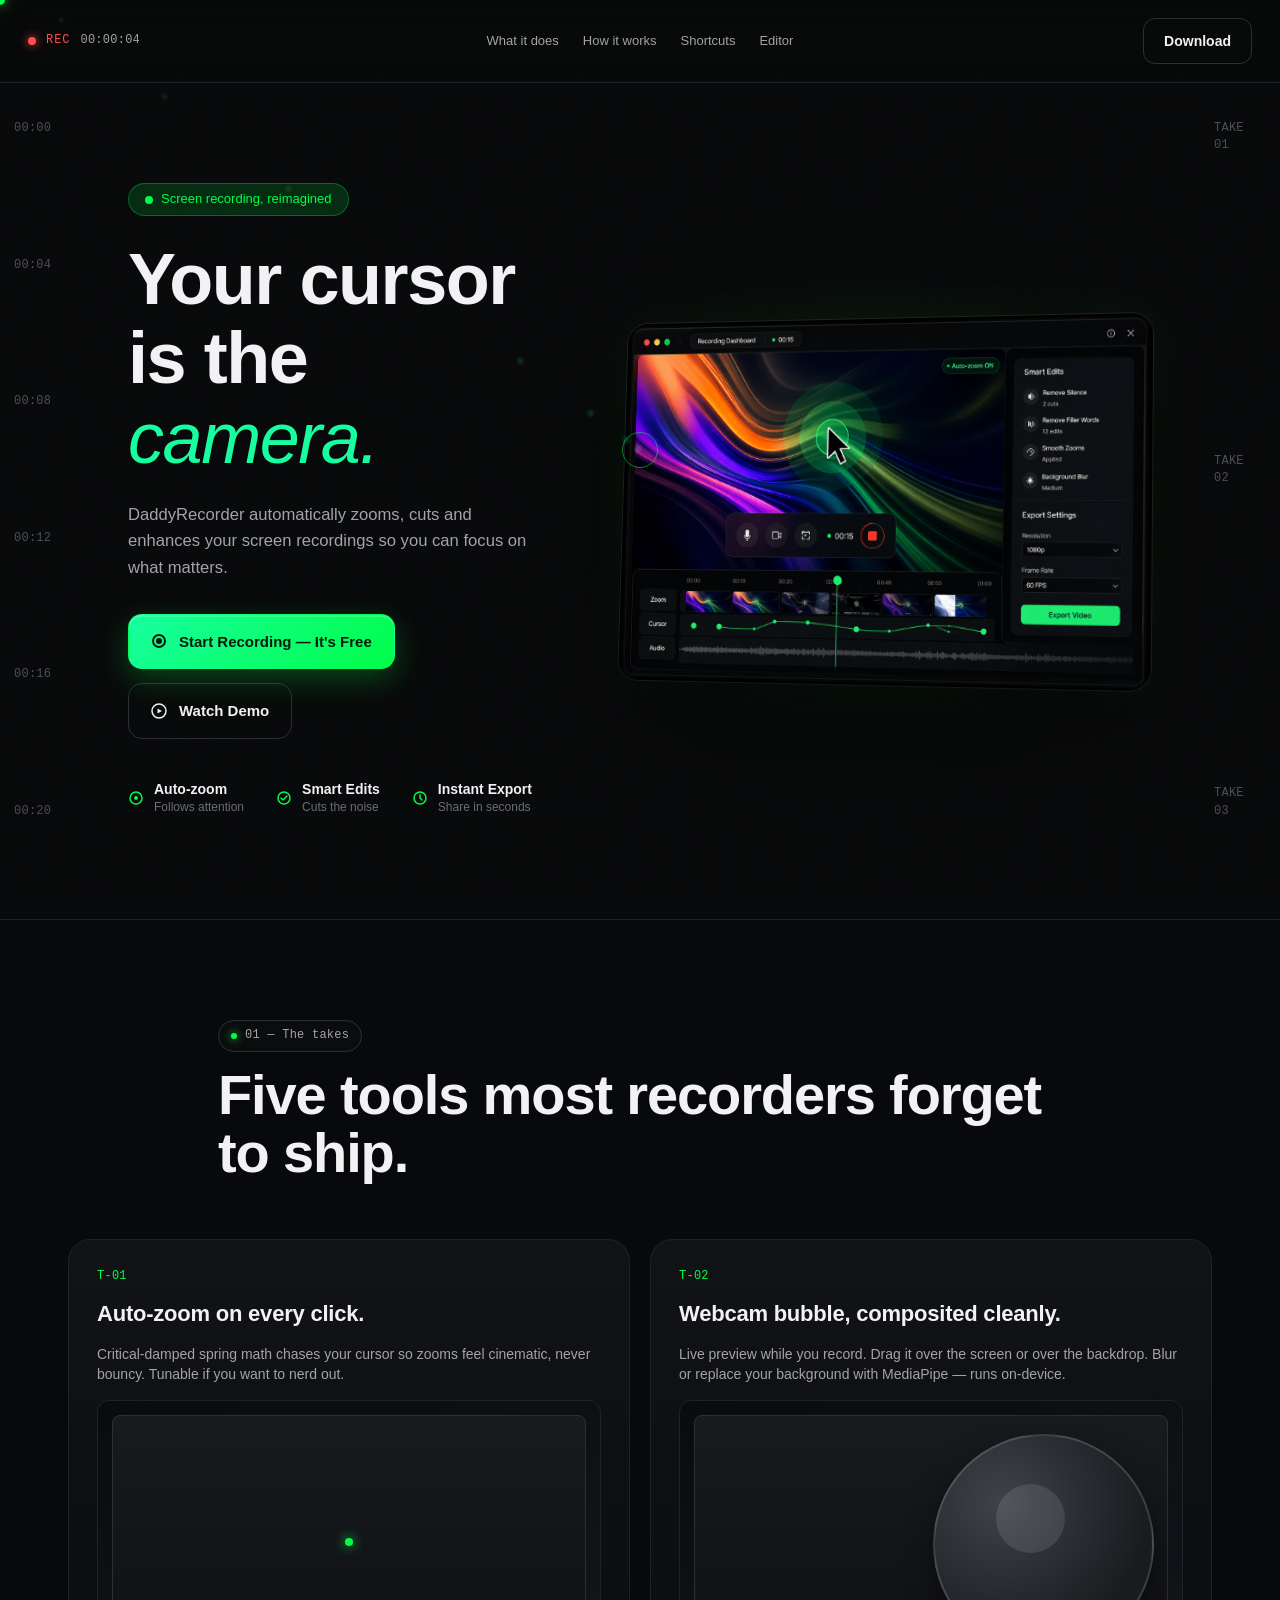
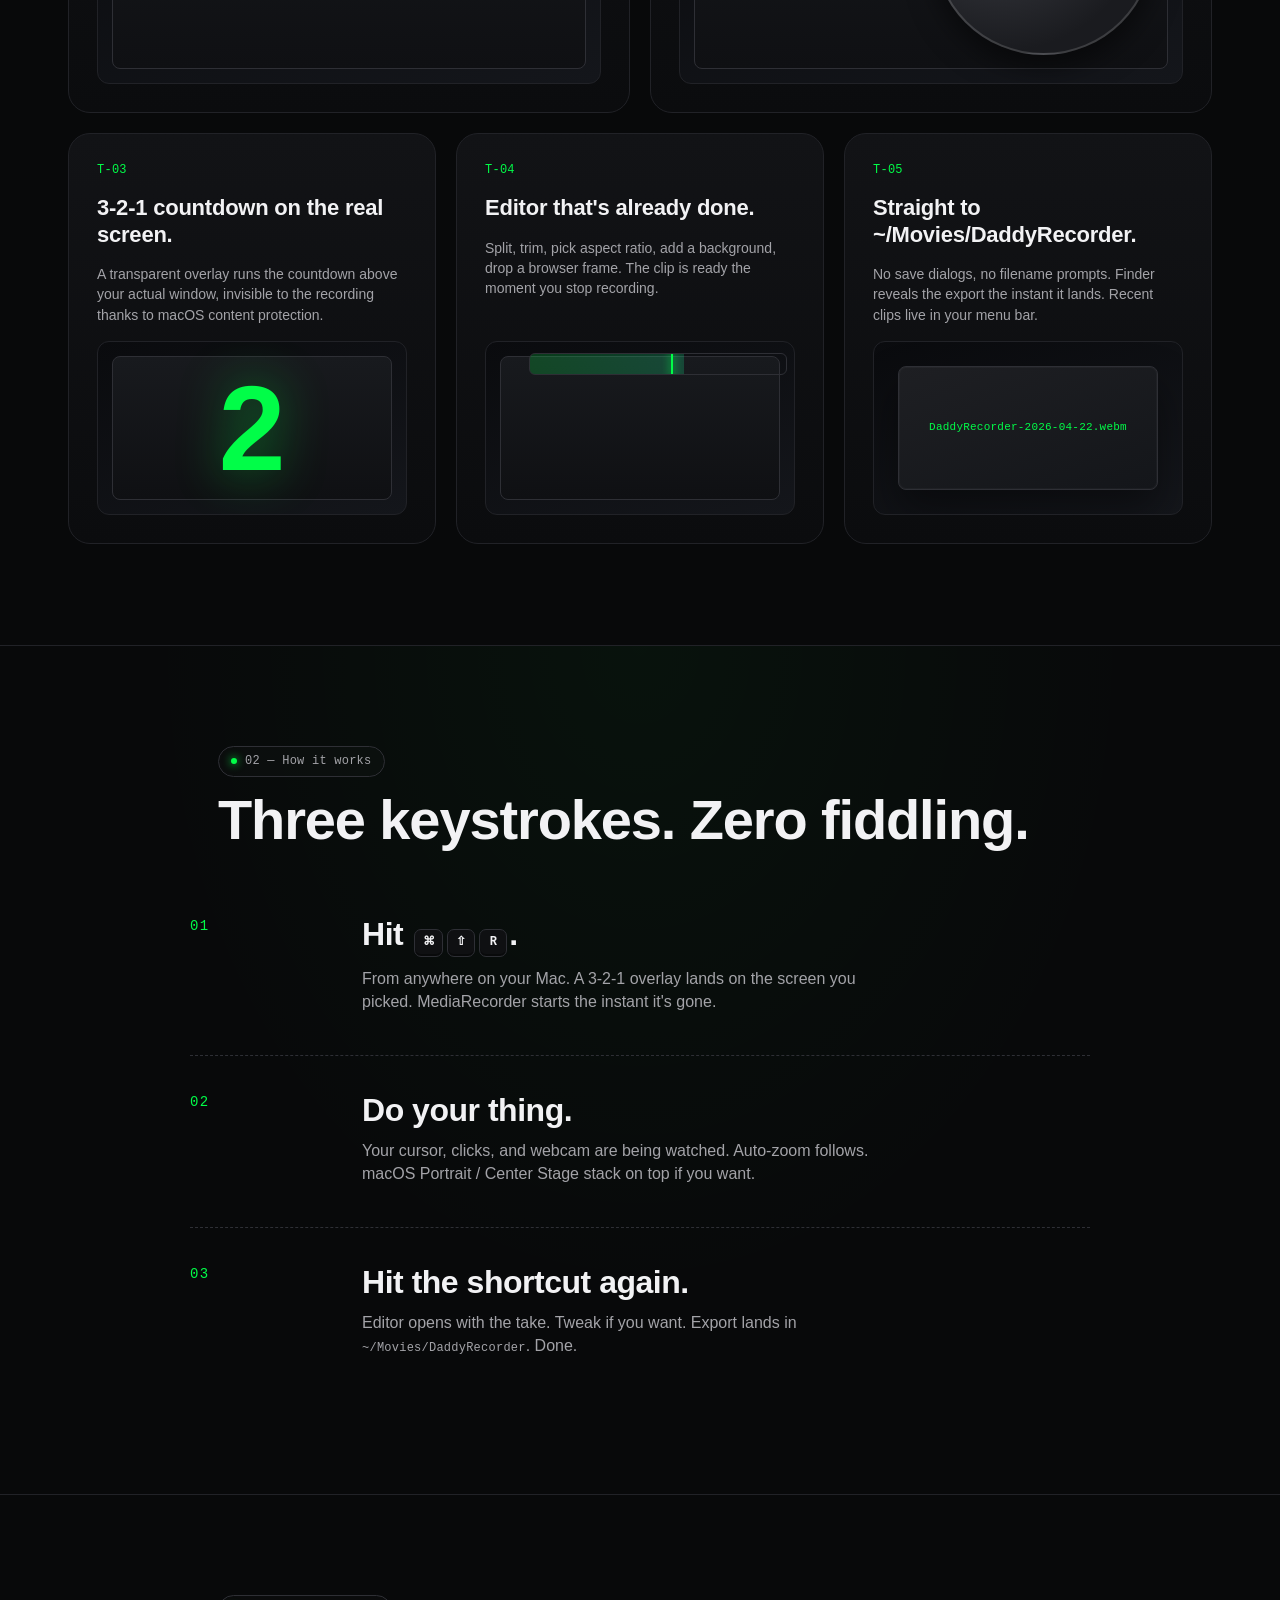
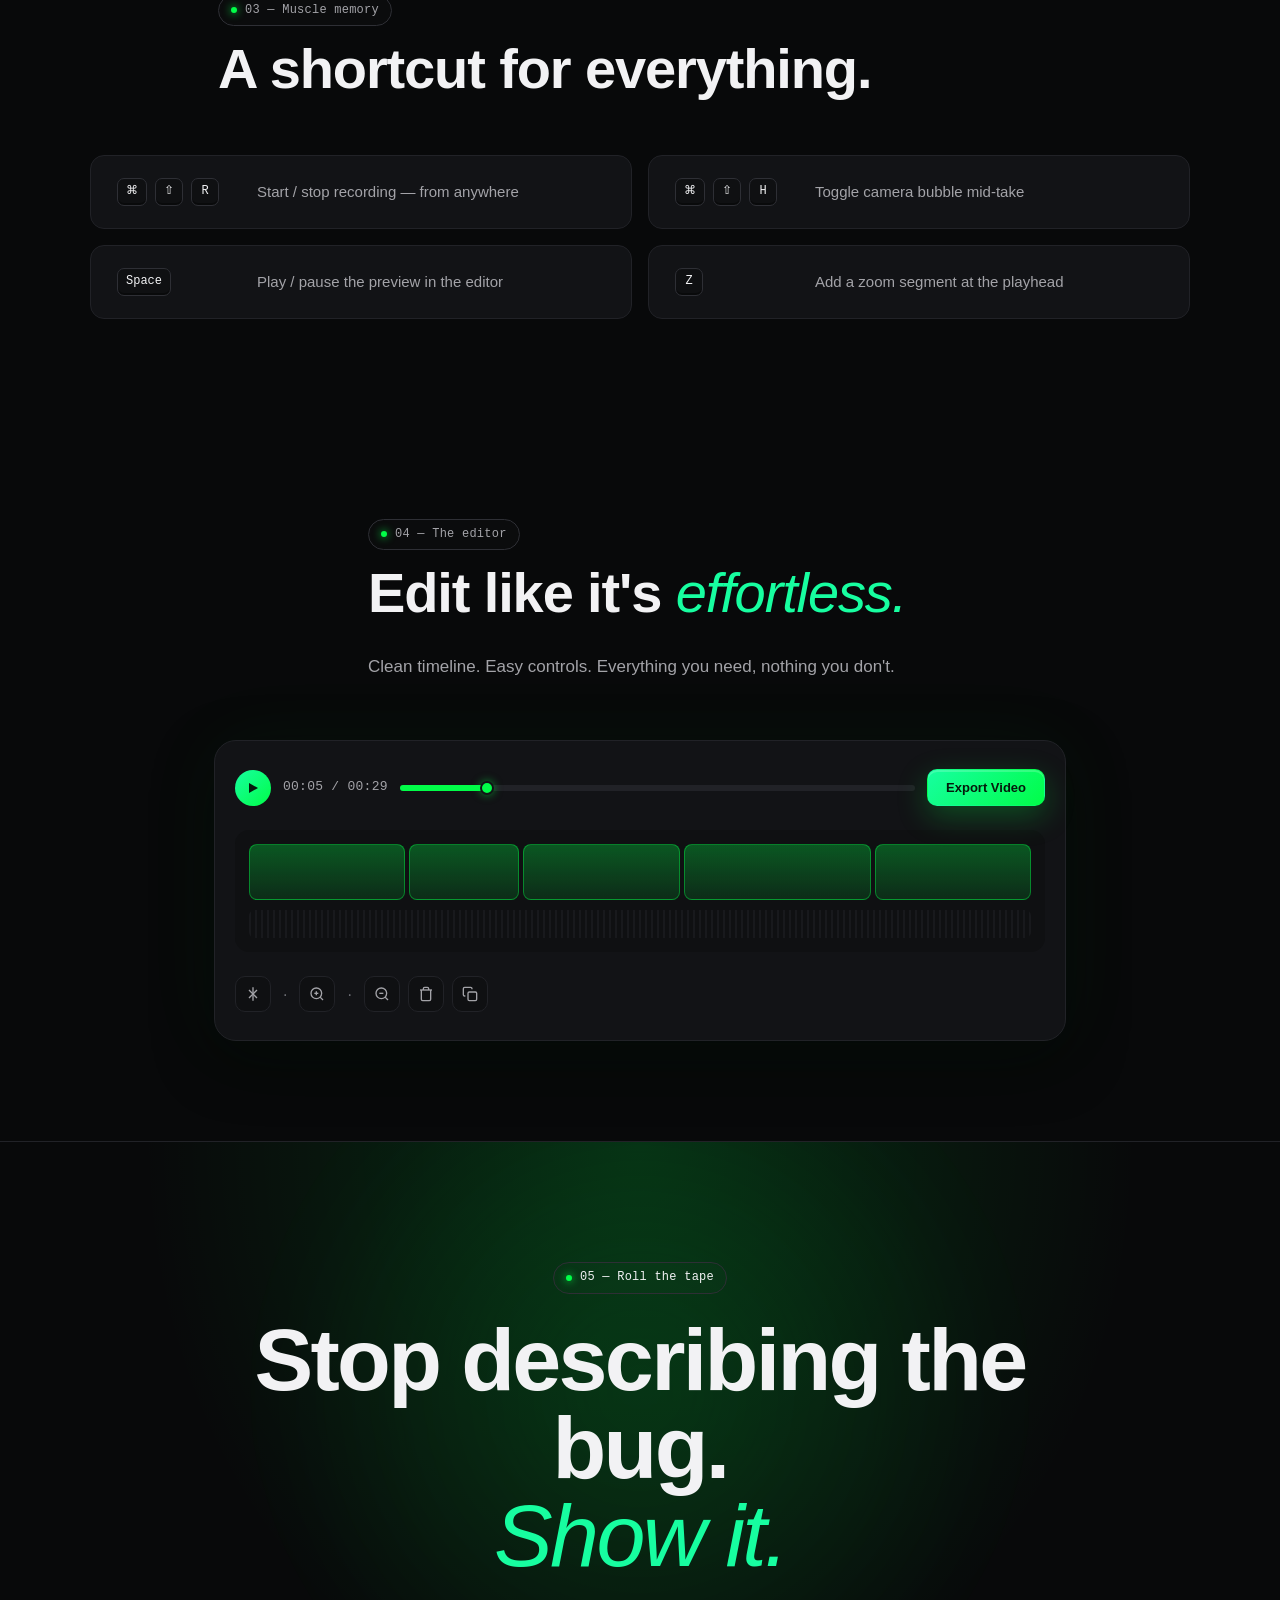
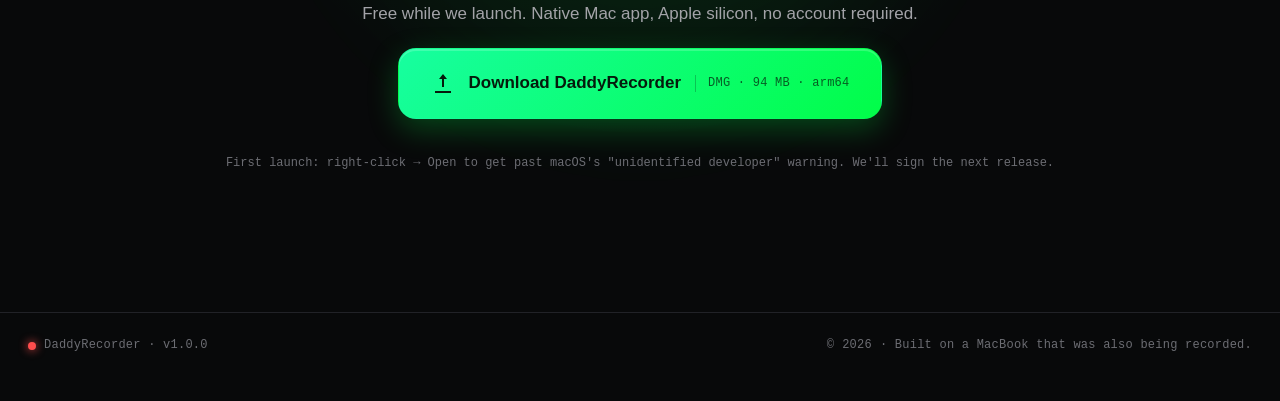
==== commit 4d5e2091: "Merge pull request #2 from Xaid-vfx/anas/landing-page Restructure hero + fix filmstrip positioning" ====
--- a/index.html
+++ b/index.html
@@ -2,12 +2,61 @@
 <html lang="en">
 <head>
   <meta charset="UTF-8" />
-  <meta name="viewport" content="width=device-width, initial-scale=1" />
+  <meta name="viewport" content="width=device-width, initial-scale=1, viewport-fit=cover" />
+
+  <!-- Primary SEO -->
   <title>DaddyRecorder — The screen recorder that edits itself</title>
-  <meta name="description" content="A native Mac screen recorder that records, zooms, and polishes your clips automatically. Built for creators, devs, and demo makers." />
-  <meta property="og:title" content="DaddyRecorder" />
-  <meta property="og:description" content="The screen recorder that edits itself." />
+  <meta name="description" content="A native Mac screen recorder that records, zooms, and polishes your clips automatically. Auto-zoom on every click, webcam effects, instant editor. Free to launch." />
+  <meta name="keywords" content="screen recorder, mac screen recorder, loom alternative, screen studio alternative, auto zoom recorder, webcam recorder, native mac app" />
+  <meta name="author" content="Zaid" />
+  <meta name="robots" content="index, follow" />
+  <meta name="theme-color" content="#08090a" />
+  <meta name="color-scheme" content="dark" />
+  <link rel="canonical" href="https://daddyrecorder.com/" />
+
+  <!-- Open Graph (Facebook, LinkedIn, Discord, etc.) -->
   <meta property="og:type" content="website" />
+  <meta property="og:site_name" content="DaddyRecorder" />
+  <meta property="og:title" content="DaddyRecorder — The screen recorder that edits itself" />
+  <meta property="og:description" content="Record. Click anywhere. DaddyRecorder pulls the camera in, smooths the cursor, zooms into what matters, and hands you a clip your viewers will actually watch." />
+  <meta property="og:url" content="https://daddyrecorder.com/" />
+  <meta property="og:image" content="https://daddyrecorder.com/assets/og-image.png" />
+  <meta property="og:image:width" content="1200" />
+  <meta property="og:image:height" content="630" />
+  <meta property="og:image:alt" content="DaddyRecorder — the screen recorder that edits itself" />
+  <meta property="og:locale" content="en_US" />
+
+  <!-- Twitter / X Card -->
+  <meta name="twitter:card" content="summary_large_image" />
+  <meta name="twitter:title" content="DaddyRecorder — the screen recorder that edits itself" />
+  <meta name="twitter:description" content="A native Mac screen recorder with auto-zoom, webcam effects, and an editor that's already done. Free to launch." />
+  <meta name="twitter:image" content="https://daddyrecorder.com/assets/og-image.png" />
+
+  <!-- Favicons + app icons -->
+  <link rel="icon" type="image/svg+xml" href="assets/favicon.svg" />
+  <link rel="apple-touch-icon" sizes="180x180" href="assets/apple-touch-icon.png" />
+  <meta name="apple-mobile-web-app-title" content="DaddyRecorder" />
+  <meta name="application-name" content="DaddyRecorder" />
+
+  <!-- Structured data (Schema.org SoftwareApplication) — helps Google
+       render rich results with platform, price, and description. -->
+  <script type="application/ld+json">
+  {
+    "@context": "https://schema.org",
+    "@type": "SoftwareApplication",
+    "name": "DaddyRecorder",
+    "applicationCategory": "MultimediaApplication",
+    "operatingSystem": "macOS (Apple Silicon)",
+    "offers": {
+      "@type": "Offer",
+      "price": "0",
+      "priceCurrency": "USD"
+    },
+    "downloadUrl": "https://github.com/Xaid-vfx/daddyrecorder-site/releases/latest/download/DaddyRecorder.dmg",
+    "description": "A native Mac screen recorder that records, zooms, and polishes your clips automatically."
+  }
+  </script>
+
   <link rel="stylesheet" href="styles.css" />
 
   <!-- Analytics — Plausible (cookieless, GDPR-friendly). Replace the
